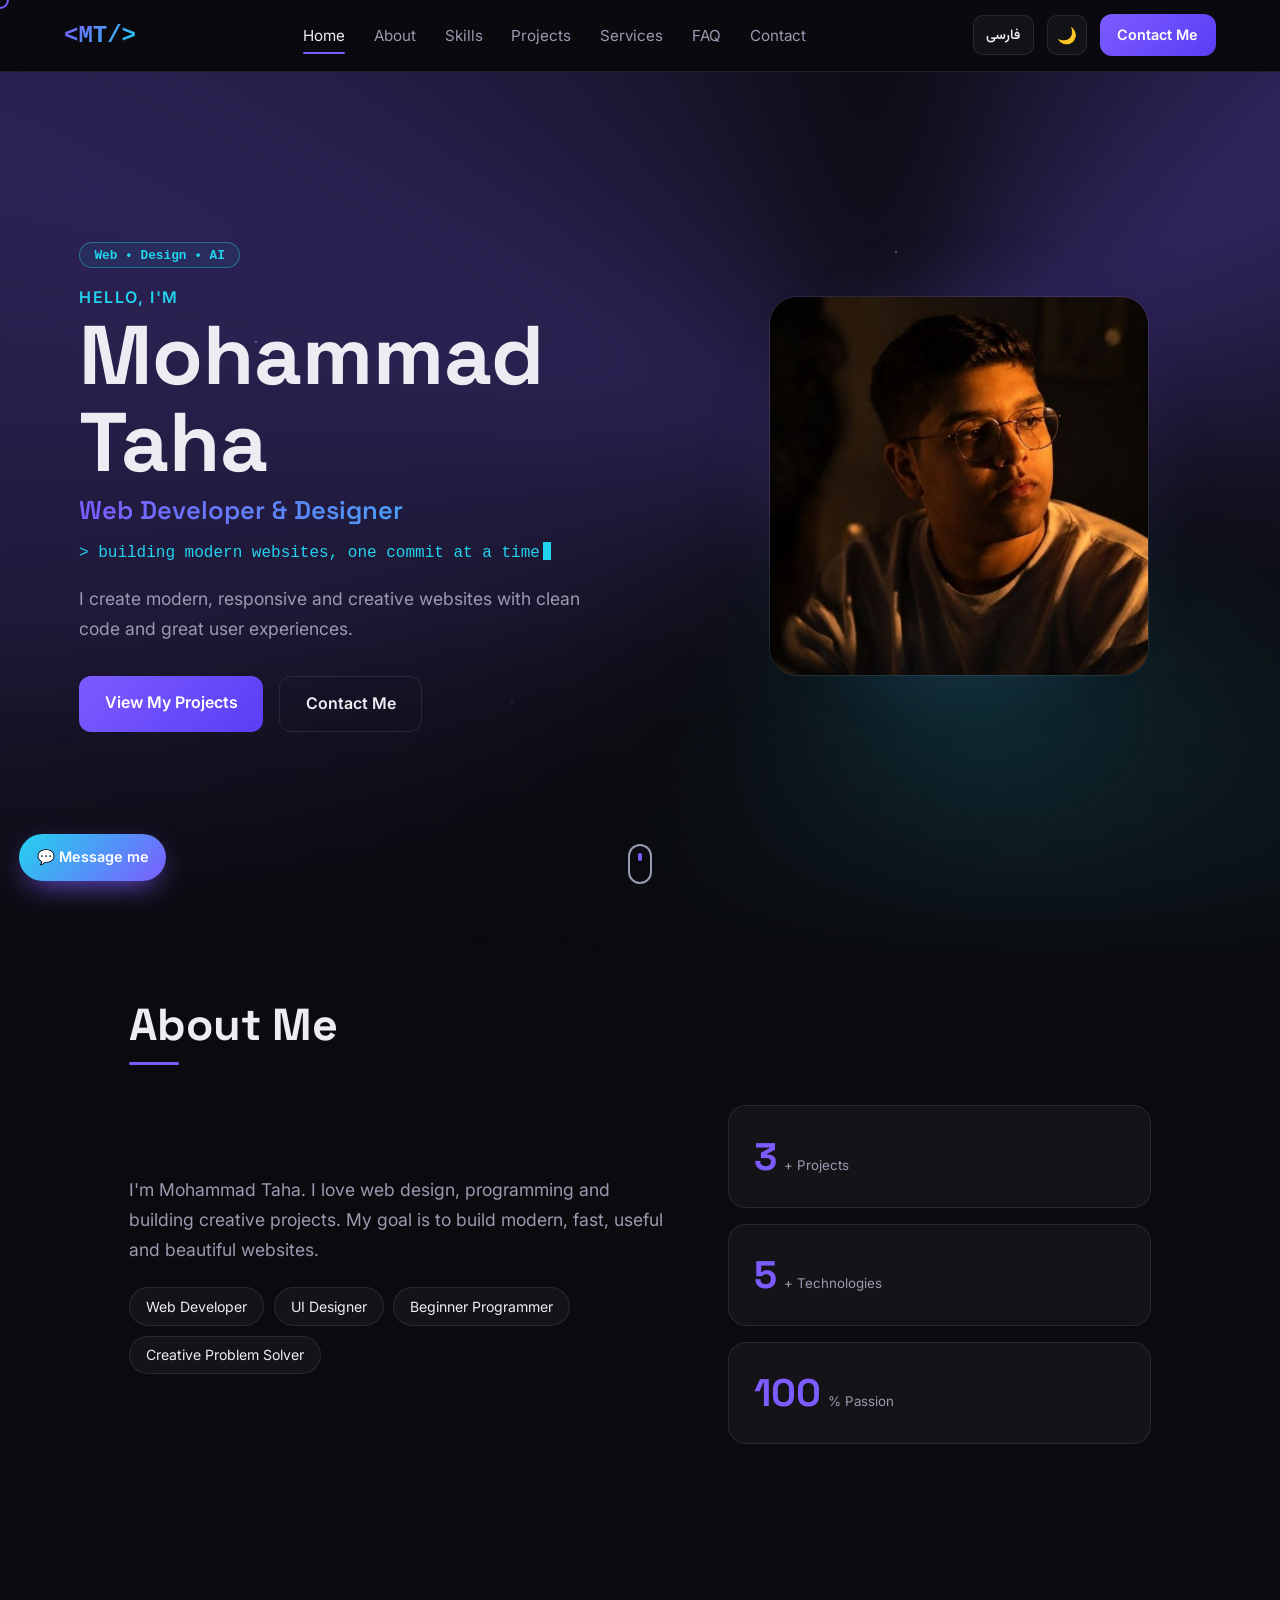
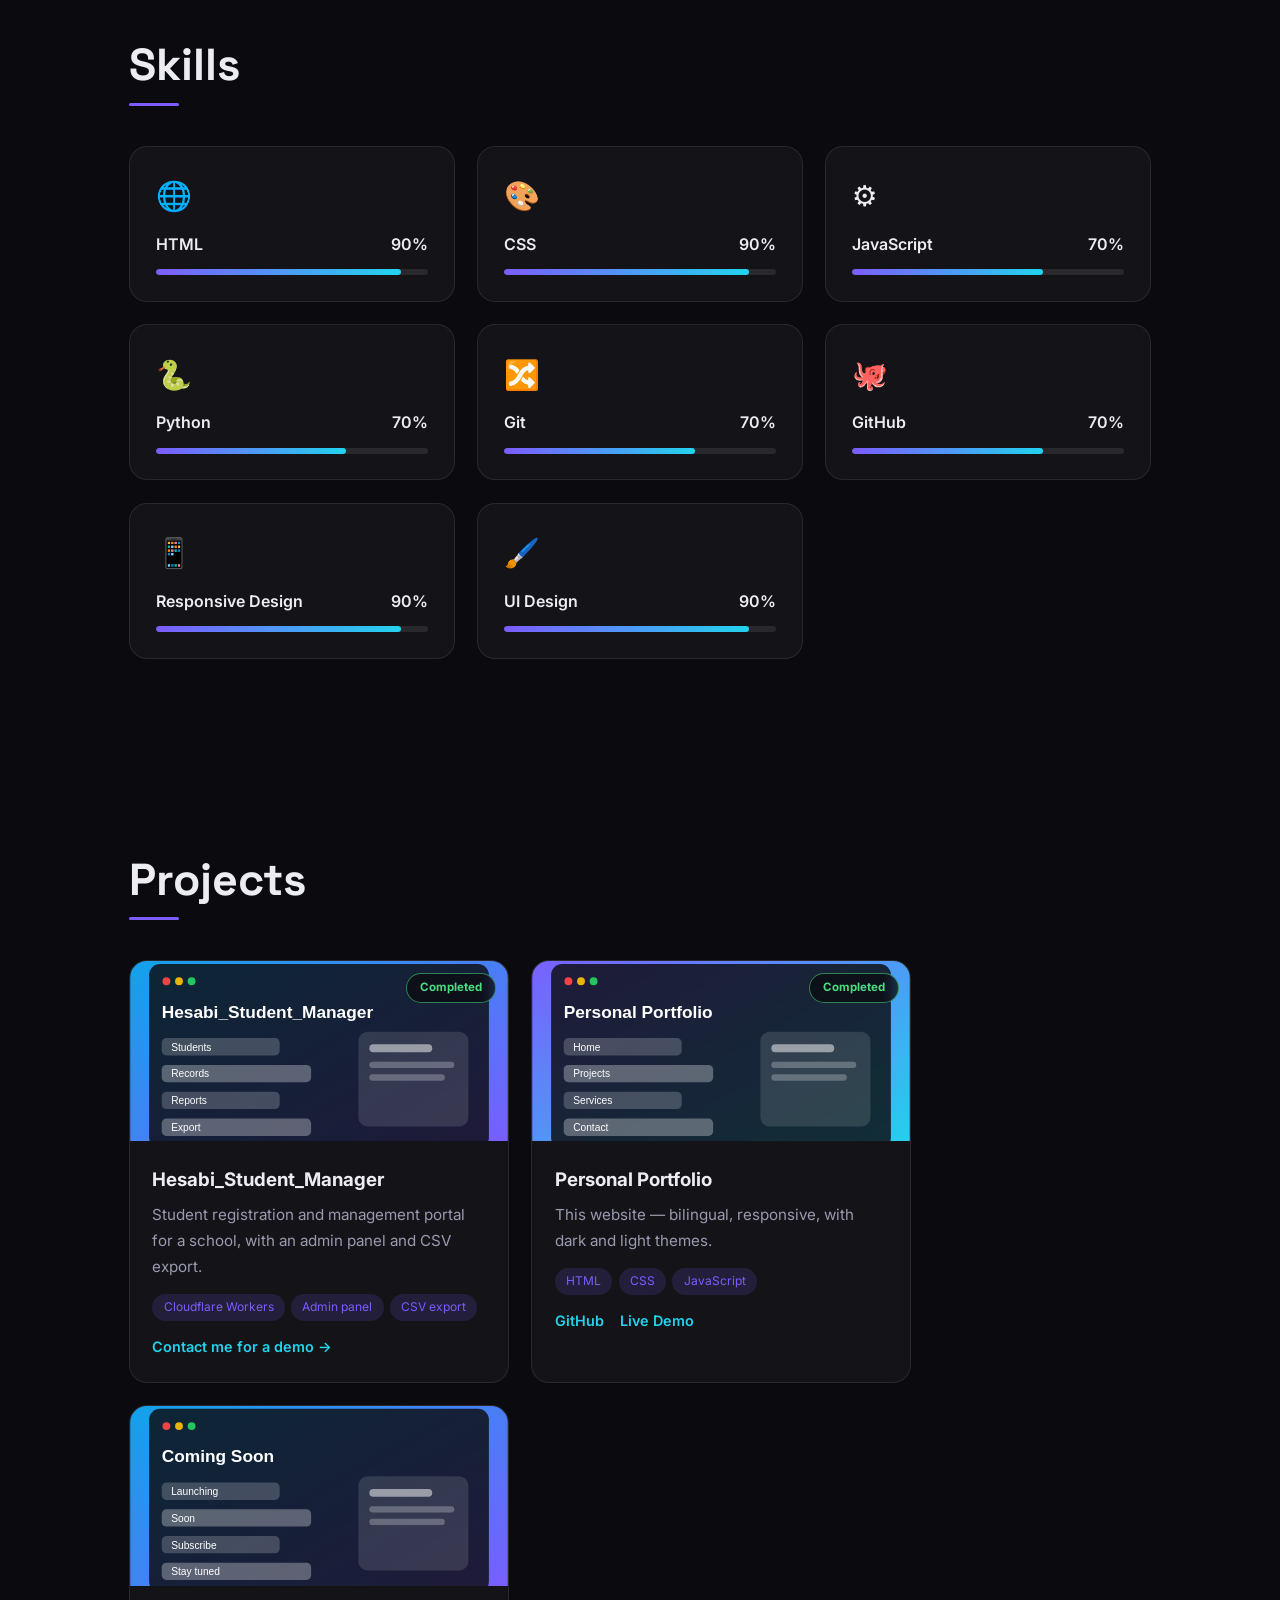
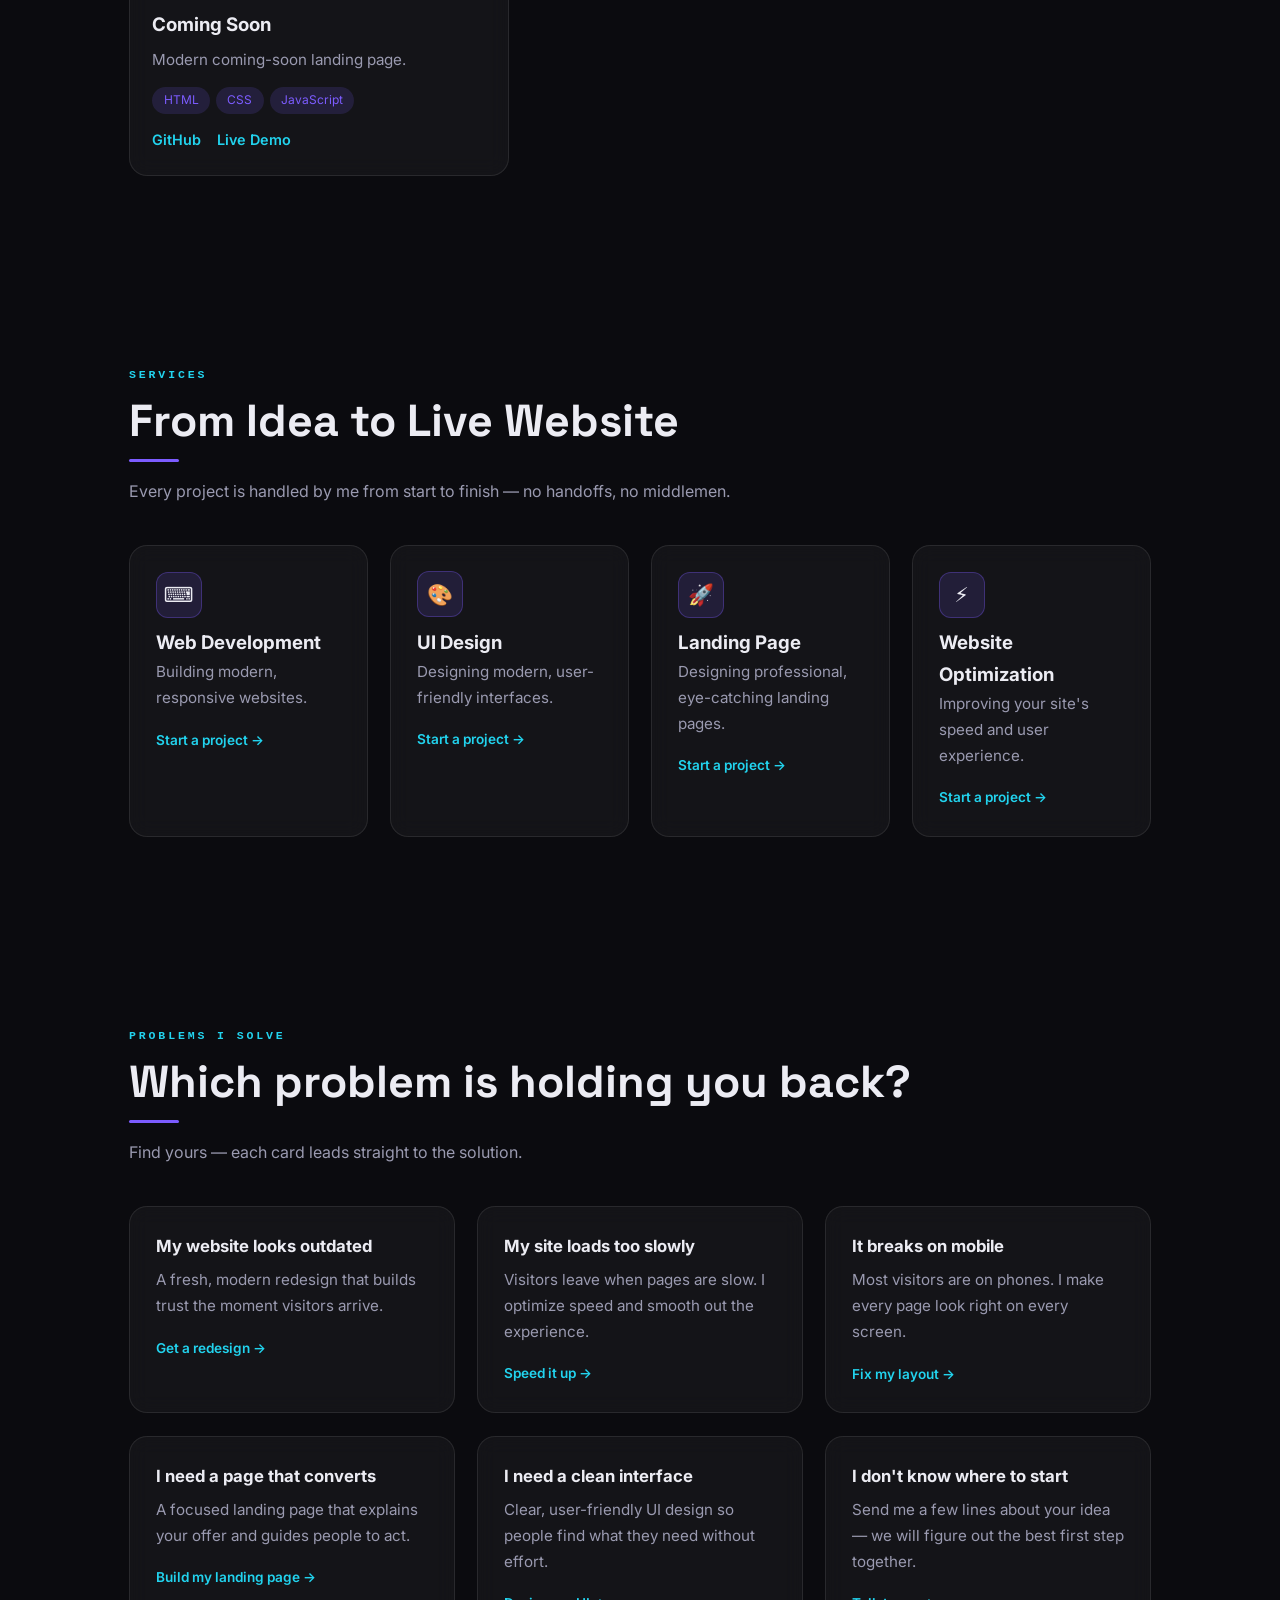
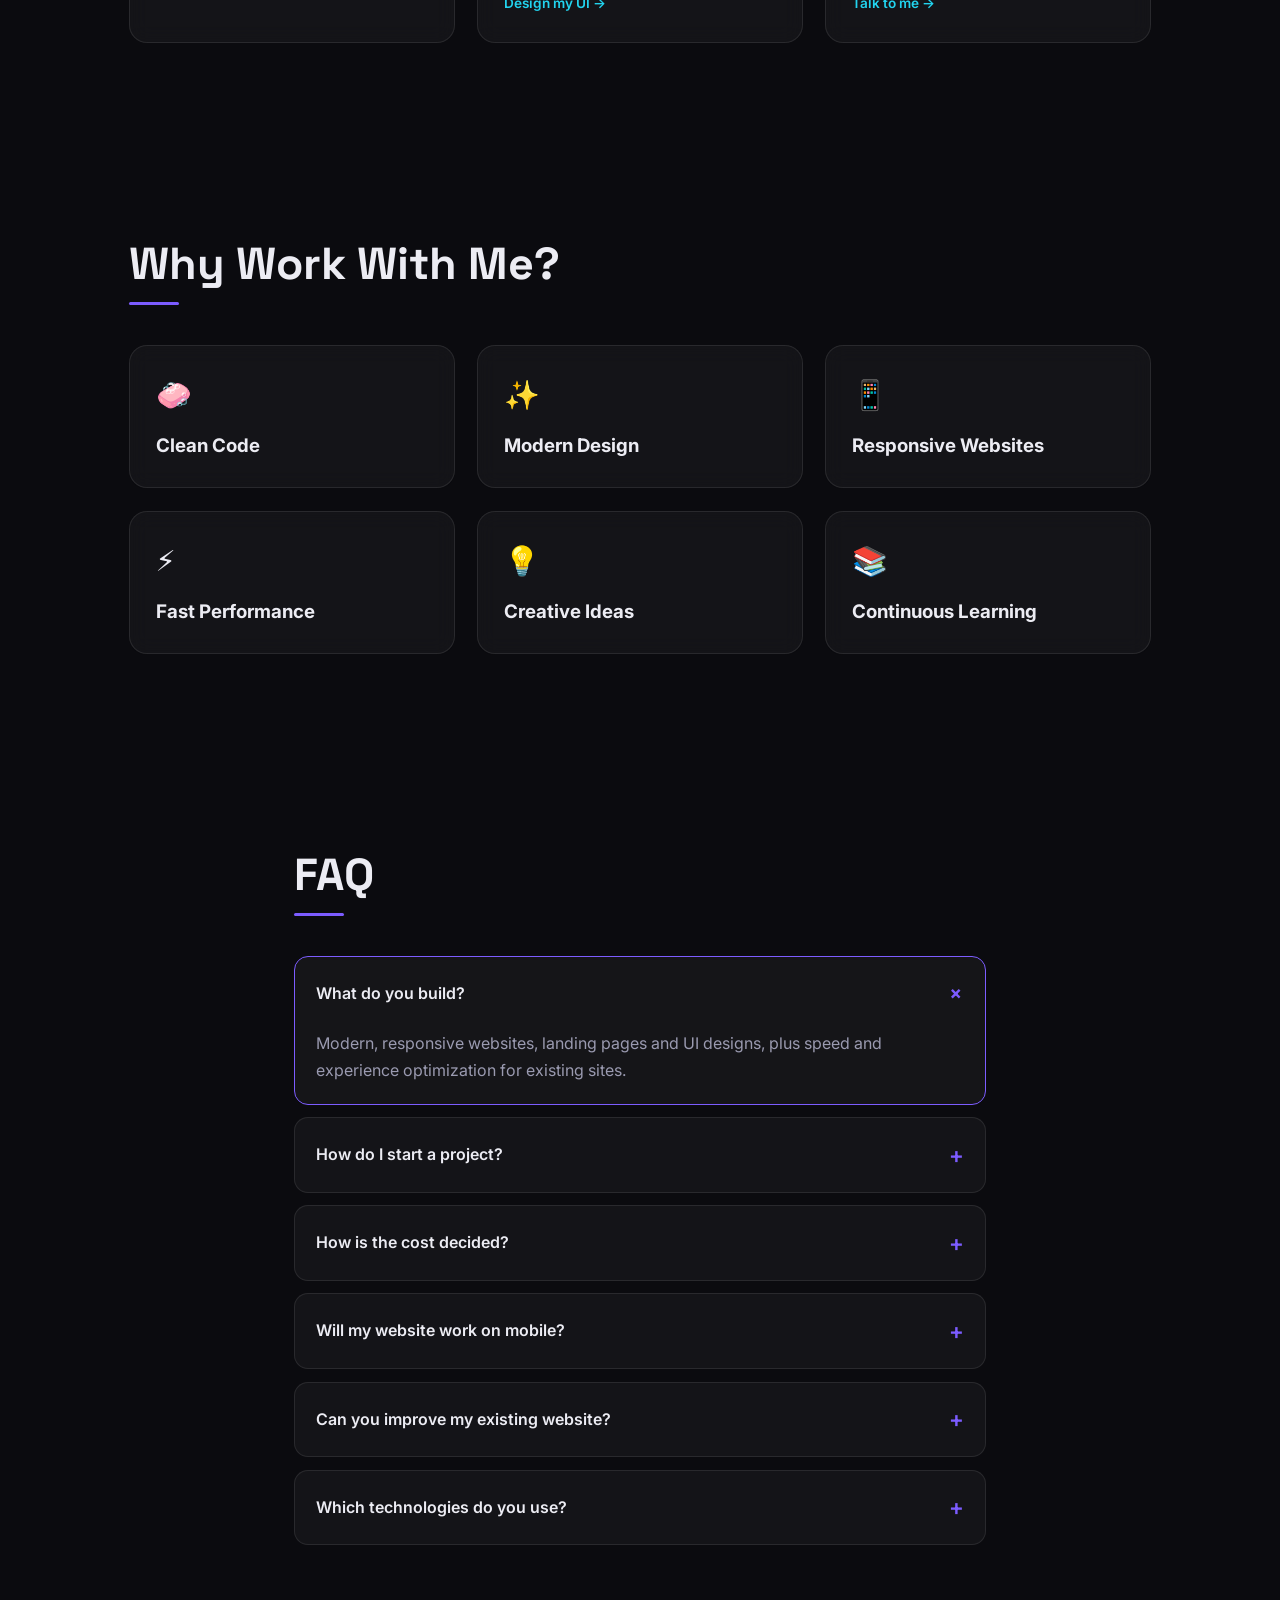
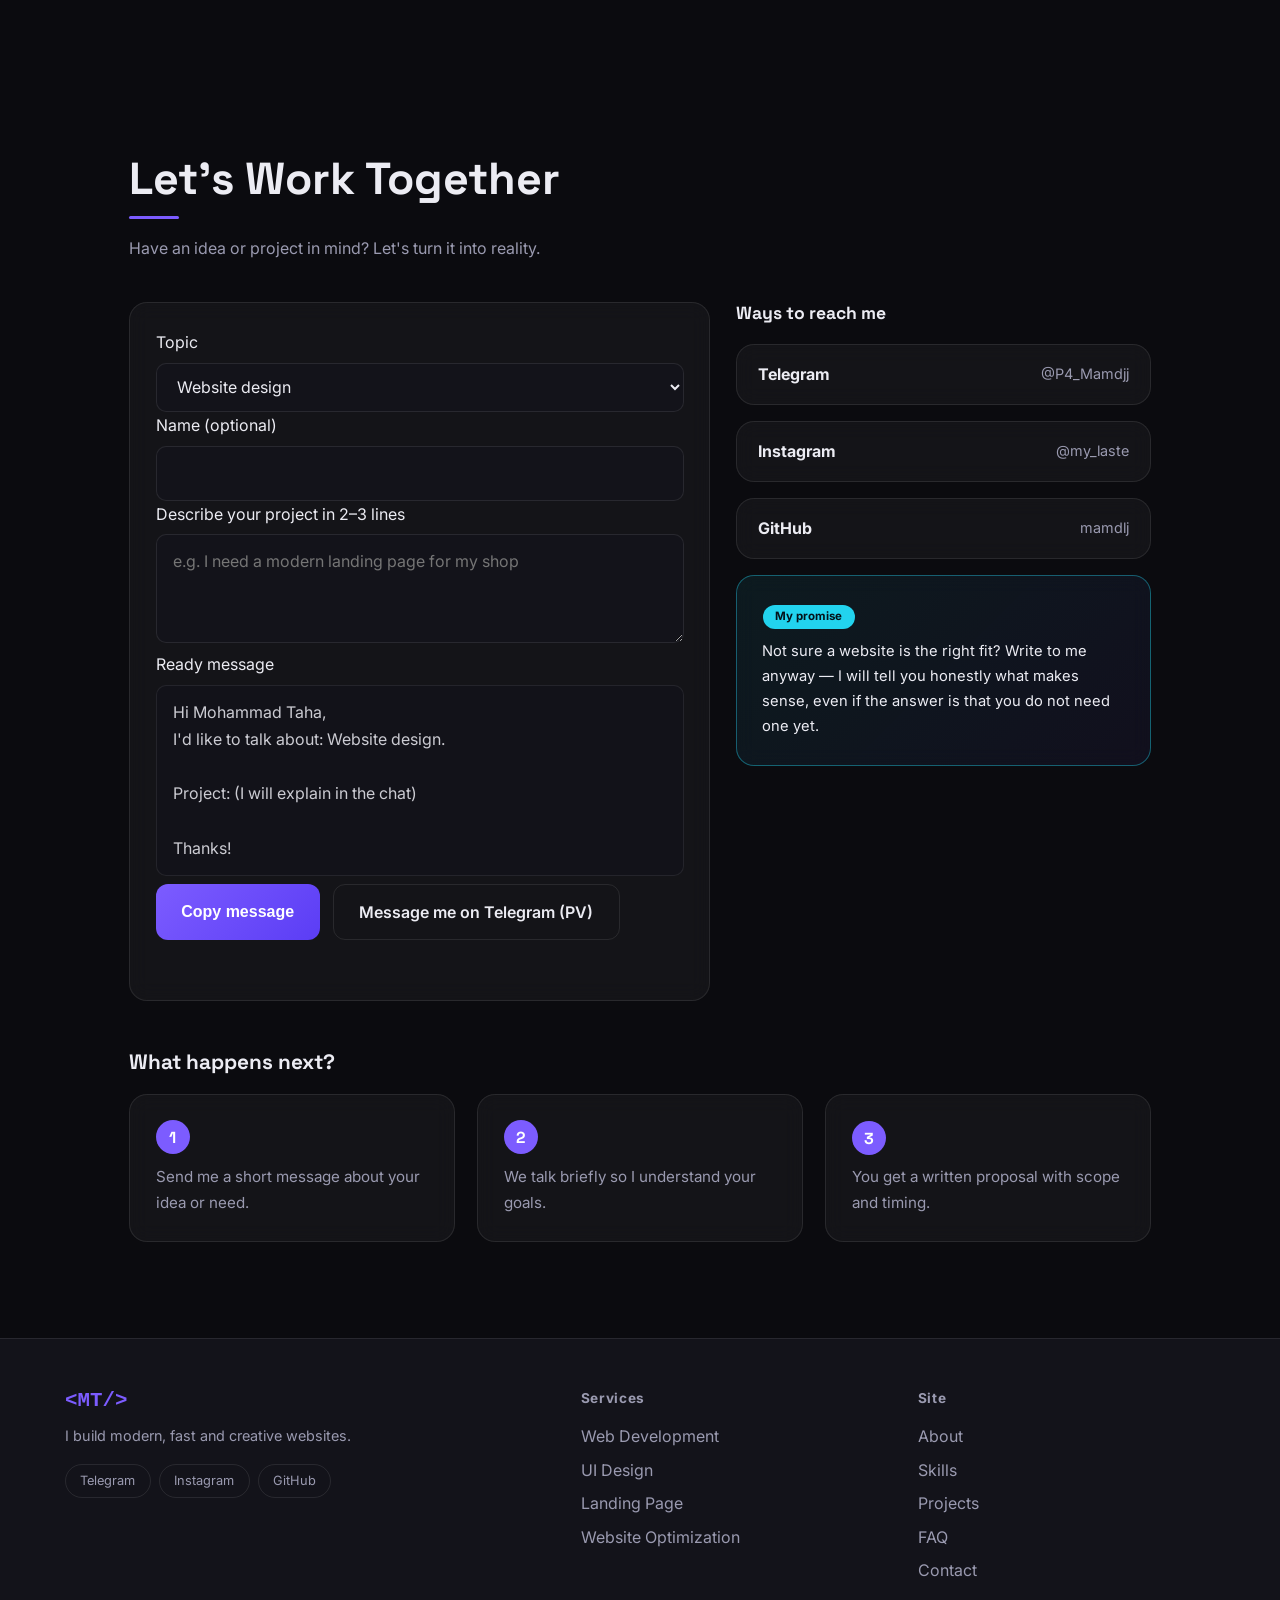
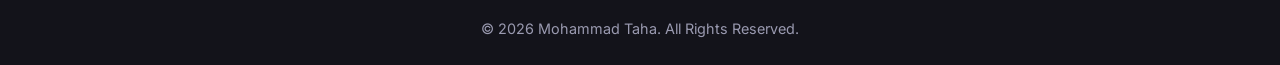
==== index.html @ d70a3066 "Personal Portfolio: Completed" ====
<!DOCTYPE html>
<html lang="en">
<head>
<meta charset="UTF-8">
<meta name="viewport" content="width=device-width, initial-scale=1">
<title>Mohammad Taha — Web Developer & Designer</title>
<meta name="description" content="Mohammad Taha — I build modern, fast and creative websites.">
<meta name="theme-color" content="#0b0b0f">
<meta property="og:type" content="website">
<meta property="og:title" content="Mohammad Taha — Web Developer & Designer">
<meta property="og:description" content="I build modern, fast and creative websites.">
<meta property="og:image" content="https://mamdlj.github.io/mohammad-site/assets/images/profile.jpg">
<link rel="icon" href="data:image/svg+xml,<svg xmlns='http://www.w3.org/2000/svg' viewBox='0 0 100 100'><rect width='100' height='100' rx='24' fill='%230b0b0f'/><text x='50' y='66' font-size='46' font-family='Arial' font-weight='700' text-anchor='middle' fill='%237c5cff'>MT</text></svg>">
<link rel="preconnect" href="https://fonts.googleapis.com">
<link href="https://fonts.googleapis.com/css2?family=Inter:wght@400;500;600;800&family=Space+Grotesk:wght@600;700&family=Vazirmatn:wght@400;500;700;800&display=swap" rel="stylesheet">
<link rel="stylesheet" href="style.css?v=21">
<link rel="canonical" href="https://mamdlj.github.io/mohammad-site/">
<meta name="robots" content="index, follow">
<meta property="og:url" content="https://mamdlj.github.io/mohammad-site/">
<meta name="twitter:card" content="summary">
<script type="application/ld+json">{"@context":"https://schema.org","@type":"Person","name":"Mohammad Taha","jobTitle":"Web Developer & Designer","url":"https://mamdlj.github.io/mohammad-site/","image":"https://mamdlj.github.io/mohammad-site/assets/images/profile.jpg","sameAs":["https://github.com/mamdlj","https://t.me/P4_Mamdjj","https://www.instagram.com/my_laste"]}</script>
<noscript><style>.reveal{opacity:1!important;transform:none!important}#lock{display:none!important}#loader{display:none!important}</style></noscript>
</head>
<body>
<a class="skip" href="#main">Skip to content</a>
<div id="lock" role="dialog" aria-modal="true" aria-label="Grand opening countdown">
  <svg width="0" height="0" style="position:absolute" aria-hidden="true"><defs><linearGradient id="lkgrad" x1="0" y1="0" x2="1" y2="1"><stop offset="0" stop-color="#7c5cff"/><stop offset="1" stop-color="#22d3ee"/></linearGradient></defs></svg>
  <div class="lk-bg" aria-hidden="true"><i></i><i></i><i></i></div>
  <div class="lk-card">
    <div class="lk-logo">&lt;MT/&gt;</div>
    <span class="lk-badge"><i></i>Grand Opening · افتتاحیه</span>
    <h1 class="lk-title" id="lk-title">Something great is coming</h1>
    <p class="lk-sub" id="lk-sub">The website opens automatically when the timer ends.<br><span dir="rtl">وب‌سایت با پایان تایمر به‌صورت خودکار باز می‌شود.</span></p>
    <div class="lk-rings"><div class="ring"><svg viewBox="0 0 100 100" aria-hidden="true"><circle class="bg" cx="50" cy="50" r="44"/><circle class="fg" id="r-h" cx="50" cy="50" r="44"/></svg><div class="num"><b id="lk-h">00</b><small>Hours<br>ساعت</small></div></div><div class="ring"><svg viewBox="0 0 100 100" aria-hidden="true"><circle class="bg" cx="50" cy="50" r="44"/><circle class="fg" id="r-m" cx="50" cy="50" r="44"/></svg><div class="num"><b id="lk-m">00</b><small>Minutes<br>دقیقه</small></div></div><div class="ring"><svg viewBox="0 0 100 100" aria-hidden="true"><circle class="bg" cx="50" cy="50" r="44"/><circle class="fg" id="r-s" cx="50" cy="50" r="44"/></svg><div class="num"><b id="lk-s">00</b><small>Seconds<br>ثانیه</small></div></div></div>
    <div class="lk-bar" aria-hidden="true"><span id="lk-bar"></span></div>
    <p class="lk-date" id="lk-date"></p>
  </div>
  <canvas id="lk-fx" aria-hidden="true"></canvas>
</div>
<div id="loader"><span>MT</span></div>
<div id="progress"></div>
<div class="cursor" aria-hidden="true"></div>

<header class="nav" id="nav">
  <a href="#home" class="logo">&lt;MT/&gt;</a>
  <nav id="menu" aria-label="Main">
    <a href="#home">Home</a><a href="#about">About</a><a href="#skills">Skills</a>
    <a href="#projects">Projects</a><a href="#services">Services</a><a href="#faq">FAQ</a><a href="#contact">Contact</a>
  </nav>
  <div class="nav-right">
    <button id="lang" aria-label="Language">فارسی</button>
    <button id="theme" aria-label="Toggle theme">🌙</button>
    <a href="#contact" class="btn btn-sm">Contact Me</a>
    <button id="burger" aria-label="Menu" aria-controls="menu" aria-expanded="false"><span></span><span></span></button>
  </div>
</header>

<main id="main">
<div class="hero-bg" aria-hidden="true"></div>
<section id="home" class="hero">
  <div class="hero-text">
    <span class="badge reveal">Web • Design • AI</span>
    <p class="eyebrow reveal">Hello, I'm</p>
    <h1 class="reveal">Mohammad Taha</h1>
    <h2 class="reveal">Web Developer &amp; Designer</h2>
    <p class="term reveal">&gt; <span id="typed"></span><i class="caret"></i></p>
    <p class="lead reveal">I create modern, responsive and creative websites with clean code and great user experiences.</p>
    <div class="cta reveal">
      <a href="#projects" class="btn">View My Projects</a>
      <a href="#contact" class="btn btn-ghost">Contact Me</a>
    </div>
  </div>
  <div class="hero-img reveal">
    <div class="glow"></div>
    <img src="assets/images/profile.jpg" alt="Mohammad Taha" width="380" height="380" decoding="async" fetchpriority="high" onerror="this.src='data:image/svg+xml,%3Csvg xmlns=%27http://www.w3.org/2000/svg%27 viewBox=%270 0 400 400%27%3E%3Crect width=%27400%27 height=%27400%27 fill=%27%2316161d%27/%3E%3Ctext x=%27200%27 y=%27240%27 font-size=%27140%27 font-family=%27Arial%27 font-weight=%27700%27 text-anchor=%27middle%27 fill=%27%237c5cff%27%3EMT%3C/text%3E%3C/svg%3E';this.onerror=null">
  </div>
  <a href="#about" class="scroll" aria-label="Scroll down"><i></i></a>
</section>

<section id="about" class="wrap">
  <h2 class="title reveal">About Me</h2>
  <div class="about">
    <div class="reveal">
      <p>I'm Mohammad Taha. I love web design, programming and building creative projects. My goal is to build modern, fast, useful and beautiful websites.</p>
      <div class="chips"><span>Web Developer</span><span>UI Designer</span><span>Beginner Programmer</span><span>Creative Problem Solver</span></div>
    </div>
    <div class="stats reveal">
      <div class="card"><b data-count="3">0</b><small>+ Projects</small></div>
      <div class="card"><b data-count="5">0</b><small>+ Technologies</small></div>
      <div class="card"><b data-count="100">0</b><small>% Passion</small></div>
    </div>
  </div>
</section>

<section id="skills" class="wrap">
  <h2 class="title reveal">Skills</h2>
  <div class="grid skills" id="skillGrid"></div>
</section>

<section id="projects" class="wrap">
  <h2 class="title reveal">Projects</h2>
  <div class="grid projects" id="projectGrid"></div>
</section>

<section id="services" class="wrap">
  <span class="tag reveal">SERVICES</span>
  <h2 class="title reveal">From Idea to Live Website</h2>
  <p class="sub reveal">Every project is handled by me from start to finish — no handoffs, no middlemen.</p>
  <div class="grid four">
    <div class="card reveal"><i>⌨️</i><h3>Web Development</h3><p>Building modern, responsive websites.</p><a class="more" href="#contact" data-topic="0">Start a project →</a></div>
    <div class="card reveal"><i>🎨</i><h3>UI Design</h3><p>Designing modern, user-friendly interfaces.</p><a class="more" href="#contact" data-topic="2">Start a project →</a></div>
    <div class="card reveal"><i>🚀</i><h3>Landing Page</h3><p>Designing professional, eye-catching landing pages.</p><a class="more" href="#contact" data-topic="1">Start a project →</a></div>
    <div class="card reveal"><i>⚡</i><h3>Website Optimization</h3><p>Improving your site's speed and user experience.</p><a class="more" href="#contact" data-topic="3">Start a project →</a></div>
  </div>
</section>

<section id="problems" class="wrap prob">
  <span class="tag reveal">PROBLEMS I SOLVE</span>
  <h2 class="title reveal">Which problem is holding you back?</h2>
  <p class="sub reveal">Find yours — each card leads straight to the solution.</p>
  <div class="grid three">
    <div class="card reveal"><h3>My website looks outdated</h3><p>A fresh, modern redesign that builds trust the moment visitors arrive.</p><a class="more" href="#contact" data-topic="0">Get a redesign →</a></div>
    <div class="card reveal"><h3>My site loads too slowly</h3><p>Visitors leave when pages are slow. I optimize speed and smooth out the experience.</p><a class="more" href="#contact" data-topic="3">Speed it up →</a></div>
    <div class="card reveal"><h3>It breaks on mobile</h3><p>Most visitors are on phones. I make every page look right on every screen.</p><a class="more" href="#contact" data-topic="0">Fix my layout →</a></div>
    <div class="card reveal"><h3>I need a page that converts</h3><p>A focused landing page that explains your offer and guides people to act.</p><a class="more" href="#contact" data-topic="1">Build my landing page →</a></div>
    <div class="card reveal"><h3>I need a clean interface</h3><p>Clear, user-friendly UI design so people find what they need without effort.</p><a class="more" href="#contact" data-topic="2">Design my UI →</a></div>
    <div class="card reveal"><h3>I don't know where to start</h3><p>Send me a few lines about your idea — we will figure out the best first step together.</p><a class="more" href="#contact" data-topic="4">Talk to me →</a></div>
  </div>
</section>

<section id="why" class="wrap">
  <h2 class="title reveal">Why Work With Me?</h2>
  <div class="grid three">
    <div class="card reveal"><i>🧼</i><h3>Clean Code</h3></div>
    <div class="card reveal"><i>✨</i><h3>Modern Design</h3></div>
    <div class="card reveal"><i>📱</i><h3>Responsive Websites</h3></div>
    <div class="card reveal"><i>⚡</i><h3>Fast Performance</h3></div>
    <div class="card reveal"><i>💡</i><h3>Creative Ideas</h3></div>
    <div class="card reveal"><i>📚</i><h3>Continuous Learning</h3></div>
  </div>
</section>

<section id="faq" class="wrap narrow">
  <h2 class="title reveal">FAQ</h2>
  <div class="faq reveal">
    <details open><summary>What do you build?</summary><p>Modern, responsive websites, landing pages and UI designs, plus speed and experience optimization for existing sites.</p></details>
    <details><summary>How do I start a project?</summary><p>Use the message builder below: pick a topic, describe your idea in a few lines and send it to me on Telegram.</p></details>
    <details><summary>How is the cost decided?</summary><p>It depends on the pages, features and design you need. Send me your idea and I'll reply with a clear quote.</p></details>
    <details><summary>Will my website work on mobile?</summary><p>Yes. Every site I build is responsive and tested on phones, tablets and desktops.</p></details>
    <details><summary>Can you improve my existing website?</summary><p>Yes. I can redesign it or optimize its speed and user experience without starting from zero.</p></details>
    <details><summary>Which technologies do you use?</summary><p>HTML, CSS, JavaScript and Python, with Git and GitHub for version control.</p></details>
  </div>
</section>

<section id="contact" class="wrap">
  <h2 class="title reveal">Let's Work Together</h2>
  <p class="sub reveal">Have an idea or project in mind? Let's turn it into reality.</p>
  <div class="contact">
    <div class="card gen reveal">
      <label>Topic
        <select id="topic">
          <option>Website design</option><option>Landing page</option><option>UI design</option>
          <option>Website optimization</option><option>Something else</option>
        </select></label>
      <label>Name (optional)<input id="gname" autocomplete="name"></label>
      <label>Describe your project in 2–3 lines<textarea id="gdesc" rows="3" placeholder="e.g. I need a modern landing page for my shop"></textarea></label>
      <label>Ready message<textarea id="gmsg" rows="6" readonly></textarea></label>
      <div class="row"><button class="btn" id="copy" type="button">Copy message</button><a class="btn btn-ghost" id="tg" href="https://t.me/P4_Mamdjj" target="_blank" rel="noopener">Message me on Telegram (PV)</a></div>
      <p id="status" role="status"></p>
    </div>
    <div class="social reveal">
      <h3>Ways to reach me</h3>
      <a class="card rowl" href="https://t.me/P4_Mamdjj" target="_blank" rel="noopener"><b>Telegram</b><span>@P4_Mamdjj</span></a>
      <a class="card rowl" href="https://www.instagram.com/my_laste" target="_blank" rel="noopener"><b>Instagram</b><span>@my_laste</span></a>
      <a class="card rowl" href="https://github.com/mamdlj" target="_blank" rel="noopener"><b>GitHub</b><span>mamdlj</span></a>
      <div class="card note"><span class="pill">My promise</span><p>Not sure a website is the right fit? Write to me anyway — I will tell you honestly what makes sense, even if the answer is that you do not need one yet.</p></div>
    </div>
  </div>
  <h3 class="sub2 reveal">What happens next?</h3>
  <div class="grid three steps">
    <div class="card reveal"><i>1</i><p>Send me a short message about your idea or need.</p></div>
    <div class="card reveal"><i>2</i><p>We talk briefly so I understand your goals.</p></div>
    <div class="card reveal"><i>3</i><p>You get a written proposal with scope and timing.</p></div>
  </div>
</section>
</main>
<noscript><p style="text-align:center;padding:2rem">Projects: <a href="https://github.com/mamdlj/Coming-soon-">Coming Soon</a> · <a href="https://github.com/mamdlj/mohammad-site">Portfolio</a> · <a href="https://t.me/P4_Mamdjj">Telegram</a></p></noscript>

<footer>
  <div class="foot">
    <div class="f-brand"><b>&lt;MT/&gt;</b><p>I build modern, fast and creative websites.</p>
      <div class="f-chips"><a href="https://t.me/P4_Mamdjj" target="_blank" rel="noopener">Telegram</a><a href="https://www.instagram.com/my_laste" target="_blank" rel="noopener">Instagram</a><a href="https://github.com/mamdlj" target="_blank" rel="noopener">GitHub</a></div></div>
    <nav><h4>Services</h4><a href="#services">Web Development</a><a href="#services">UI Design</a><a href="#services">Landing Page</a><a href="#services">Website Optimization</a></nav>
    <nav><h4>Site</h4><a href="#about">About</a><a href="#skills">Skills</a><a href="#projects">Projects</a><a href="#faq">FAQ</a><a href="#contact">Contact</a></nav>
  </div>
  <p class="copy">© 2026 Mohammad Taha. All Rights Reserved.</p>
</footer>
<a class="chat" href="https://t.me/P4_Mamdjj" target="_blank" rel="noopener">💬 Message me</a>
<button id="top" aria-label="Back to top">↑</button>
<script src="script.js?v=21" defer></script>
</body>
</html>
---- style.css ----
:root{--bg:#0b0b0f;--bg2:#13131a;--card:rgba(255,255,255,.04);--line:rgba(255,255,255,.09);--text:#ececf3;--muted:#9a9ab0;--acc:#7c5cff;--acc2:#22d3ee}
[data-theme=light]{--bg:#f6f6fa;--bg2:#fff;--card:rgba(0,0,0,.035);--line:rgba(0,0,0,.1);--text:#15151c;--muted:#5d5d73}
*{box-sizing:border-box;margin:0;padding:0}
html{scroll-behavior:smooth}
body{font-family:Inter,system-ui,sans-serif;background:var(--bg);color:var(--text);line-height:1.7;overflow-x:hidden;transition:background .3s,color .3s}
a{color:inherit;text-decoration:none}
img{max-width:100%;display:block}
#loader{position:fixed;inset:0;background:var(--bg);display:grid;place-items:center;z-index:999;transition:opacity .5s,visibility .5s}
#loader span{font:700 3rem 'Space Grotesk';color:var(--acc);animation:pulse 1s infinite}
#loader.done{opacity:0;visibility:hidden}
@keyframes pulse{50%{transform:scale(1.15);opacity:.6}}
#progress{position:fixed;top:0;left:0;height:3px;width:0;background:linear-gradient(90deg,var(--acc),var(--acc2));z-index:200}
.cursor{position:fixed;width:18px;height:18px;border:2px solid var(--acc);border-radius:50%;pointer-events:none;z-index:300;transform:translate(-50%,-50%);transition:width .2s,height .2s,background .2s;display:none}
.cursor.big{width:44px;height:44px;background:rgba(124,92,255,.15)}
@media(hover:hover) and (pointer:fine){.cursor{display:block}}
.nav{position:sticky;top:0;z-index:100;display:flex;align-items:center;justify-content:space-between;padding:.9rem 5%;background:color-mix(in srgb,var(--bg) 70%,transparent);backdrop-filter:blur(14px);border-bottom:1px solid var(--line)}
.logo{font:700 1.5rem 'Space Grotesk';background:linear-gradient(135deg,var(--acc),var(--acc2));-webkit-background-clip:text;color:transparent}
#menu{display:flex;gap:1.8rem}
#menu a{color:var(--muted);font-size:.95rem;position:relative;transition:color .2s}
#menu a:hover,#menu a.active{color:var(--text)}
#menu a.active::after{content:"";position:absolute;left:0;right:0;bottom:-6px;height:2px;background:var(--acc);border-radius:2px}
.nav-right{display:flex;gap:.8rem;align-items:center}
#theme,#burger{background:var(--card);border:1px solid var(--line);color:var(--text);border-radius:10px;width:40px;height:40px;cursor:pointer;font-size:1rem}
#burger{display:none;flex-direction:column;justify-content:center;align-items:center;gap:5px}
#burger span{width:18px;height:2px;background:var(--text)}
.btn{display:inline-block;padding:.85rem 1.6rem;border-radius:12px;background:linear-gradient(135deg,var(--acc),#5b3df5);color:#fff;font-weight:600;border:0;cursor:pointer;font-size:1rem;transition:transform .2s,box-shadow .2s}
.btn:hover{transform:translateY(-3px);box-shadow:0 10px 30px -8px var(--acc)}
.btn-sm{padding:.55rem 1.1rem;font-size:.9rem}
.btn-ghost{background:transparent;border:1px solid var(--line);color:var(--text)}
.hero{min-height:92vh;display:grid;grid-template-columns:1.1fr .9fr;align-items:center;gap:3rem;padding:4rem 5%;position:relative;max-width:1250px;margin:auto}
.eyebrow{color:var(--acc2);font-weight:600;letter-spacing:.1em;text-transform:uppercase}
h1{font:700 clamp(2.8rem,7vw,5.2rem)/1.05 'Space Grotesk'}
.hero h2{font:600 1.6rem 'Space Grotesk';background:linear-gradient(90deg,var(--acc),var(--acc2),var(--acc));background-size:200%;-webkit-background-clip:text;color:transparent;animation:grad 5s linear infinite;margin:.5rem 0 1rem}
@keyframes grad{to{background-position:200%}}
.lead{color:var(--muted);max-width:520px;font-size:1.1rem}
.cta{display:flex;gap:1rem;margin-top:2rem;flex-wrap:wrap}
.hero-img{position:relative;justify-self:center;width:min(380px,80%);animation:float 6s ease-in-out infinite}
.hero-img img{border-radius:28px;border:1px solid var(--line);position:relative;aspect-ratio:1;object-fit:cover;width:100%}
.glow{position:absolute;inset:-10%;background:radial-gradient(circle,rgba(124,92,255,.35),transparent 65%);filter:blur(40px)}
@keyframes float{50%{transform:translateY(-14px)}}
.scroll{position:absolute;bottom:1rem;left:50%;width:24px;height:40px;border:2px solid var(--muted);border-radius:14px;transform:translateX(-50%)}
.scroll i{position:absolute;left:50%;top:7px;width:4px;height:8px;margin-left:-2px;background:var(--acc);border-radius:2px;animation:wheel 1.6s infinite}
@keyframes wheel{to{transform:translateY(14px);opacity:0}}
.wrap{max-width:1150px;margin:auto;padding:6rem 5%}
.title{font:700 clamp(1.9rem,4vw,2.8rem) 'Space Grotesk';margin-bottom:2.5rem}
.title::after{content:"";display:block;width:50px;height:3px;background:var(--acc);margin-top:.6rem;border-radius:2px}
.sub{color:var(--muted);margin:-1.5rem 0 2.5rem}
.card{background:var(--card);border:1px solid var(--line);border-radius:18px;padding:1.6rem;backdrop-filter:blur(10px);transition:transform .3s,border-color .3s}
.card:hover{transform:translateY(-6px);border-color:var(--acc)}
.about{display:grid;grid-template-columns:1.3fr 1fr;gap:3rem;align-items:center}
.about p{color:var(--muted);font-size:1.1rem;direction:rtl;text-align:right}
.chips{display:flex;flex-wrap:wrap;gap:.6rem;margin-top:1.4rem}
.chips span{padding:.4rem 1rem;border:1px solid var(--line);border-radius:99px;font-size:.88rem;background:var(--card)}
.stats{display:grid;gap:1rem}
.stats .card{display:flex;align-items:baseline;gap:.4rem}
.stats b{font:700 2.4rem 'Space Grotesk';color:var(--acc)}
.stats small{color:var(--muted)}
.grid{display:grid;gap:1.4rem}
.skills{grid-template-columns:repeat(auto-fit,minmax(240px,1fr))}
.four{grid-template-columns:repeat(auto-fit,minmax(230px,1fr))}
.three{grid-template-columns:repeat(auto-fit,minmax(260px,1fr))}
.card i{font-style:normal;font-size:1.8rem;display:block;margin-bottom:.6rem}
.card p{color:var(--muted);font-size:.95rem}
.skill .row{display:flex;justify-content:space-between;font-weight:600;margin-bottom:.7rem}
.bar{height:6px;background:var(--line);border-radius:6px;overflow:hidden}
.bar span{display:block;height:100%;width:0;background:linear-gradient(90deg,var(--acc),var(--acc2));border-radius:6px;transition:width 1.4s cubic-bezier(.2,.8,.2,1)}
.projects{grid-template-columns:repeat(auto-fit,minmax(300px,380px))}
.proj{padding:0;overflow:hidden}
.thumb{height:180px;overflow:hidden;position:relative}
.thumb div{height:100%;display:grid;place-items:center;font-size:3.4rem;transition:transform .6s}
.proj:hover .thumb div{transform:scale(1.12)}
.proj .body{padding:1.4rem}
.proj h3{margin-bottom:.4rem}
.tags{display:flex;flex-wrap:wrap;gap:.4rem;margin:.9rem 0}
.tags span{font-size:.75rem;padding:.2rem .7rem;border-radius:99px;background:rgba(124,92,255,.15);color:var(--acc)}
.links{display:flex;gap:1rem;font-weight:600;font-size:.9rem}
.links a{color:var(--acc2)}
.links a:hover{text-decoration:underline}
.contact{display:grid;grid-template-columns:1.4fr 1fr;gap:1.6rem}
form label{display:block;font-size:.9rem;color:var(--muted);margin-bottom:1rem}
input,textarea{width:100%;margin-top:.4rem;padding:.8rem 1rem;background:var(--bg2);border:1px solid var(--line);border-radius:10px;color:var(--text);font:inherit;outline:0;transition:border .2s}
input:focus,textarea:focus{border-color:var(--acc)}
input.bad,textarea.bad{border-color:#ef4444}
#status{min-height:1.5rem;font-size:.9rem;margin-bottom:.6rem;color:var(--acc2)}
.social{display:grid;gap:1rem;align-content:start}
footer{border-top:1px solid var(--line);padding:3rem 5% 1.5rem;background:var(--bg2)}
.foot{max-width:1150px;margin:auto;display:flex;justify-content:space-between;flex-wrap:wrap;gap:2rem}
.foot p,.copy{color:var(--muted);font-size:.9rem}
.foot nav{display:flex;flex-direction:column;gap:.4rem;color:var(--muted)}
.foot nav a:hover{color:var(--acc)}
.copy{text-align:center;margin-top:2rem}
#top{position:fixed;right:1.4rem;bottom:1.4rem;width:46px;height:46px;border-radius:50%;border:1px solid var(--line);background:var(--acc);color:#fff;cursor:pointer;opacity:0;pointer-events:none;transition:.3s;z-index:90}
#top.show{opacity:1;pointer-events:auto}
.reveal{opacity:0;transform:translateY(30px);transition:opacity .8s,transform .8s}
.reveal.in{opacity:1;transform:none}
@media(max-width:860px){
 #menu{position:fixed;top:64px;left:0;right:0;flex-direction:column;gap:0;background:var(--bg2);border-bottom:1px solid var(--line);max-height:0;overflow:hidden;transition:max-height .4s}
 #menu.open{max-height:360px}
 #menu a{padding:1rem 5%}
 #burger{display:flex}.nav-right .btn{display:none}
 .hero,.about,.contact{grid-template-columns:1fr}
 .hero{text-align:center}.hero-text .lead{margin:auto}.cta{justify-content:center}.hero-img{order:-1;width:60%}
}
@media(min-width:1600px){html{font-size:18px}}
@media(prefers-reduced-motion:reduce){*{animation:none!important;transition:none!important}}

.thumb img{width:100%;height:100%;object-fit:cover;transition:transform .6s}.proj:hover .thumb img{transform:scale(1.12)}

main{position:relative}
.hero-bg{position:absolute;top:0;left:0;right:0;height:100vh;z-index:-1;overflow:hidden;pointer-events:none;mask-image:linear-gradient(#000 60%,transparent)}
.hero-bg::before{content:"";position:absolute;inset:-30%;background:conic-gradient(from 0deg at 62% 45%,transparent,rgba(124,92,255,.35),transparent 30%,rgba(34,211,238,.25),transparent 60%,rgba(124,92,255,.3),transparent);filter:blur(60px);animation:spin 40s linear infinite}
.hero-bg::after{content:"";position:absolute;inset:0;background-image:radial-gradient(1.5px 1.5px at 20% 30%,#fff,transparent),radial-gradient(1.5px 1.5px at 70% 20%,#fff,transparent),radial-gradient(1px 1px at 40% 70%,#fff,transparent),radial-gradient(1px 1px at 85% 60%,#fff,transparent),radial-gradient(1px 1px at 10% 80%,#fff,transparent);opacity:.5}
[data-theme=light] .hero-bg{opacity:.35}
@keyframes spin{to{transform:rotate(360deg)}}
.badge{display:inline-block;margin-bottom:1rem;padding:.3rem .9rem;border:1px solid rgba(34,211,238,.4);border-radius:99px;font:600 .8rem 'Courier New',monospace;color:var(--acc2);background:rgba(34,211,238,.07)}
.term{font:500 1rem 'Courier New',monospace;color:var(--acc2);margin-bottom:1rem;min-height:1.6em}
.caret{display:inline-block;width:8px;height:1.1em;background:var(--acc2);margin-left:3px;vertical-align:-3px;animation:blink 1s steps(1) infinite}
@keyframes blink{50%{opacity:0}}
.logo{font-family:'Courier New',monospace;font-weight:700}
.narrow{max-width:820px}
.faq details{background:var(--card);border:1px solid var(--line);border-radius:14px;margin-bottom:.8rem;transition:border-color .3s}
.faq details[open]{border-color:var(--acc)}
.faq summary{cursor:pointer;list-style:none;padding:1.1rem 1.3rem;font-weight:600;display:flex;justify-content:space-between;align-items:center}
.faq summary::-webkit-details-marker{display:none}
.faq summary::after{content:"+";color:var(--acc);font-size:1.4rem;transition:transform .3s}
.faq details[open] summary::after{transform:rotate(45deg)}
.faq details p{padding:0 1.3rem 1.2rem;color:var(--muted)}
.gen select{width:100%;margin-top:.4rem;padding:.8rem 1rem;background:var(--bg2);border:1px solid var(--line);border-radius:10px;color:var(--text);font:inherit}
.gen textarea[readonly]{opacity:.85;resize:none}
.row{display:flex;gap:.8rem;flex-wrap:wrap}
.sub2{margin:3rem 0 1.2rem;font:700 1.3rem 'Space Grotesk'}
.steps .card i{width:34px;height:34px;display:grid;place-items:center;border-radius:50%;background:var(--acc);color:#fff;font:700 1rem 'Space Grotesk'}
.chat{position:fixed;left:1.2rem;bottom:1.2rem;z-index:90;padding:.7rem 1.1rem;border-radius:99px;background:linear-gradient(135deg,var(--acc2),var(--acc));color:#fff;font-weight:600;font-size:.9rem;box-shadow:0 10px 30px -10px var(--acc);transition:transform .2s}
.chat:hover{transform:translateY(-3px)}

.about p{direction:inherit;text-align:start}
#lang{width:auto;padding:0 .8rem;font:600 .85rem Vazirmatn,Inter,sans-serif}
.thumb{position:relative}
.status{position:absolute;top:12px;right:12px;padding:.25rem .8rem;border-radius:99px;background:rgba(11,11,15,.75);border:1px solid rgba(250,204,21,.5);color:#facc15;font-size:.72rem;font-weight:700;backdrop-filter:blur(6px)}
html[dir=rtl] .status{right:auto;left:12px}
html[dir=rtl] body,html[dir=rtl] input,html[dir=rtl] textarea,html[dir=rtl] select,html[dir=rtl] button{font-family:Vazirmatn,Inter,system-ui,sans-serif}
html[dir=rtl] :is(h1,h2,h3,.title,.sub2,.stats b,.card b,.hero h2){font-family:Vazirmatn,sans-serif}
html[dir=rtl] h1{line-height:1.3}
html[dir=rtl] .eyebrow{letter-spacing:0;text-transform:none}
html[dir=rtl] .term{font-family:Vazirmatn,monospace}
html[dir=rtl] .chat{left:auto;right:1.2rem}
html[dir=rtl] #top{right:auto;left:1.4rem}
html[dir=rtl] .scroll{left:50%}

.launch{position:relative;z-index:101;display:flex;justify-content:center;align-items:center;gap:.6rem;flex-wrap:wrap;padding:.6rem 3rem;background:linear-gradient(90deg,#5b3df5,var(--acc) 50%,var(--acc2));color:#fff;font-size:.9rem;font-weight:600;text-align:center}
.launch b{font:700 1rem 'Courier New',monospace;font-variant-numeric:tabular-nums;background:rgba(0,0,0,.28);padding:.1rem .7rem;border-radius:8px}
.launch.done{background:linear-gradient(90deg,#16a34a,var(--acc2))}
.launch.done b{display:none}
.launch.hide{display:none}
#lclose{position:absolute;right:14px;top:50%;transform:translateY(-50%);background:transparent;border:0;color:#fff;font-size:1.4rem;cursor:pointer;line-height:1}
html[dir=rtl] #lclose{right:auto;left:14px}

.tag{display:block;font:600 .72rem 'Courier New',monospace;letter-spacing:.25em;color:var(--acc2);margin-bottom:.7rem}
html[dir=rtl] .tag{letter-spacing:0;font-family:Vazirmatn,monospace}
#services .card i{width:46px;height:46px;display:grid;place-items:center;font-size:1.3rem;border-radius:12px;background:rgba(124,92,255,.14);border:1px solid rgba(124,92,255,.32)}
.more{display:inline-block;margin-top:1.1rem;color:var(--acc2);font-weight:600;font-size:.85rem;transition:transform .25s}
.card:hover .more{transform:translateX(5px)}
html[dir=rtl] .card:hover .more{transform:translateX(-5px)}
.prob .card h3{font-size:1.05rem;margin-bottom:.4rem}

.social h3{font:700 1.1rem 'Space Grotesk';margin-bottom:.2rem}
html[dir=rtl] .social h3{font-family:Vazirmatn,sans-serif}
.rowl{display:flex;justify-content:space-between;align-items:center;gap:1rem;padding:1rem 1.3rem}
.rowl span{color:var(--muted);font-size:.9rem;direction:ltr}
.note{border-color:rgba(34,211,238,.4);background:linear-gradient(135deg,rgba(34,211,238,.08),rgba(124,92,255,.06))}
.pill{display:inline-block;margin-bottom:.6rem;padding:.15rem .8rem;border-radius:99px;background:var(--acc2);color:#04121a;font-size:.72rem;font-weight:700}
.note p{color:var(--text);font-size:.92rem}
.foot{display:grid!important;grid-template-columns:1.6fr 1fr 1fr;gap:2.5rem}
.f-brand b{font:700 1.3rem 'Courier New',monospace;color:var(--acc)}
.f-brand p{margin:.6rem 0 1rem;max-width:320px}
.f-chips{display:flex;flex-wrap:wrap;gap:.5rem}
.f-chips a{padding:.3rem .9rem;border:1px solid var(--line);border-radius:99px;font-size:.8rem;color:var(--muted);transition:.25s}
.f-chips a:hover{color:var(--text);border-color:var(--acc)}
.foot h4{font-size:.85rem;margin-bottom:.4rem;letter-spacing:.05em}
@media(max-width:700px){.foot{grid-template-columns:1fr}}

.skip{position:fixed;top:-60px;left:12px;z-index:1000;padding:.6rem 1rem;border-radius:10px;background:var(--acc);color:#fff;font-weight:600;transition:top .2s}
.skip:focus{top:12px}
:focus-visible{outline:2px solid var(--acc2);outline-offset:3px;border-radius:6px}
section[id]{scroll-margin-top:72px}

.status.done{border-color:rgba(74,222,128,.55);color:#4ade80}

/* ---- mobile & RTL fixes ---- */
#lang{background:var(--card);border:1px solid var(--line);color:var(--text);border-radius:10px;height:40px;cursor:pointer}
.logo{direction:ltr;unicode-bidi:isolate}
@media(pointer:coarse){.cursor{display:none!important}}
@media(max-width:1100px){
 #menu{position:absolute;top:100%;left:0;right:0;flex-direction:column;gap:0;background:var(--bg2);border-bottom:1px solid var(--line);max-height:0;overflow:hidden;transition:max-height .4s}
 #menu.open{max-height:420px}
 #menu a{padding:1rem 5%}
 #burger{display:flex}
 .nav-right .btn{display:none}
}
@media(max-width:600px){
 .wrap{padding:3.5rem 5%}
 .title{margin-bottom:1.6rem}
 .hero{padding:2rem 5% 3rem;min-height:auto;gap:1.5rem}
 .scroll{display:none}
 .chat{padding:.5rem .9rem;font-size:.8rem;bottom:.8rem;left:.8rem}
 html[dir=rtl] .chat{left:auto;right:.8rem}
 #top{width:40px;height:40px;bottom:.8rem}
 .skills{grid-template-columns:1fr 1fr;gap:.8rem}
 .skill{padding:1rem}
 .skill .row{font-size:.85rem;gap:.4rem}
 .skills .card i{font-size:1.4rem;margin-bottom:.4rem}
 .stats{grid-template-columns:repeat(3,1fr)}
 .stats .card{flex-direction:column;align-items:center;text-align:center;padding:1rem .4rem;gap:0}
 .stats b{font-size:1.8rem}
 .launch{padding:.5rem 2.8rem;font-size:.8rem}
 .row .btn{flex:1;text-align:center}
}
@media(max-width:600px){
 .chat{width:46px;height:46px;padding:0;font-size:0;display:grid;place-items:center;border-radius:50%}
 .chat::before{content:"💬";font-size:1.25rem}
}

/* ---- release lock ---- */
html.locked,html.locked body{overflow:hidden;height:100%}
#lock{position:fixed;inset:0;z-index:900;display:grid;place-items:center;padding:20px;background:#05060a;color:#f4f6ff;overflow:auto;font-family:Inter,Vazirmatn,system-ui,sans-serif;transition:opacity .9s,transform .9s,visibility .9s}
#lock.opening{opacity:0;visibility:hidden;transform:scale(1.05)}
.lk-bg{position:fixed;inset:0;overflow:hidden;z-index:-1}
.lk-bg i{position:absolute;width:55vmax;height:55vmax;border-radius:50%;filter:blur(110px);opacity:.3;animation:lkdrift 16s ease-in-out infinite alternate}
.lk-bg i:nth-child(1){background:#5b3df5;top:-22vmax;left:-14vmax}
.lk-bg i:nth-child(2){background:#06b6d4;bottom:-26vmax;right:-12vmax;opacity:.2;animation-delay:-5s}
.lk-bg i:nth-child(3){background:#c04cff;top:35%;left:48%;width:28vmax;height:28vmax;opacity:.14;animation-delay:-9s}
@keyframes lkdrift{to{transform:translate(7vmax,5vmax) scale(1.15)}}
.lk-card{position:relative;width:min(740px,100%);text-align:center;padding:clamp(28px,5vw,58px) clamp(18px,4vw,52px);border-radius:32px;border:1px solid rgba(255,255,255,.1);background:linear-gradient(180deg,rgba(255,255,255,.06),rgba(255,255,255,.02));backdrop-filter:blur(24px);-webkit-backdrop-filter:blur(24px);box-shadow:0 40px 120px -20px rgba(0,0,0,.7),inset 0 1px rgba(255,255,255,.08);animation:lkrise .9s cubic-bezier(.2,.8,.2,1) both}
@keyframes lkrise{from{opacity:0;transform:translateY(26px) scale(.97)}}
.lk-logo{font:700 1.5rem 'Courier New',monospace;color:#8f85ff;margin-bottom:16px;direction:ltr}
.lk-badge{display:inline-flex;align-items:center;gap:10px;padding:7px 16px;border:1px solid rgba(255,255,255,.12);border-radius:99px;font-size:.75rem;font-weight:600;letter-spacing:.1em;text-transform:uppercase;color:#b9c0d4;background:rgba(255,255,255,.03)}
.lk-badge i{width:8px;height:8px;border-radius:50%;background:#4ade80;animation:lkping 2s infinite}
@keyframes lkping{0%{box-shadow:0 0 0 0 rgba(74,222,128,.6)}70%,100%{box-shadow:0 0 0 10px transparent}}
.lk-title{margin:22px 0 12px;font:700 clamp(2rem,7vw,3.5rem)/1.1 'Space Grotesk',Inter,sans-serif;letter-spacing:-.03em;background:linear-gradient(90deg,#8f85ff,#4ddcff,#8f85ff);background-size:200%;-webkit-background-clip:text;background-clip:text;color:transparent;animation:lkshine 4s linear infinite}
@keyframes lkshine{to{background-position:200%}}
.lk-sub{color:#8d95aa;line-height:1.8;font-size:.95rem;max-width:480px;margin:0 auto}
.lk-rings{display:flex;justify-content:center;gap:clamp(8px,3vw,28px);margin:32px 0 26px}
.ring{position:relative;width:clamp(86px,25vw,150px);aspect-ratio:1}
.ring svg{width:100%;height:100%;transform:rotate(-90deg)}
.ring circle{fill:none;stroke-width:6;stroke-linecap:round}
.ring .bg{stroke:rgba(255,255,255,.08)}
.ring .fg{stroke:url(#lkgrad);stroke-dasharray:276.46;stroke-dashoffset:276.46;transition:stroke-dashoffset .3s linear;filter:drop-shadow(0 0 6px rgba(124,92,255,.65))}
.ring .num{position:absolute;inset:0;display:grid;place-content:center;text-align:center}
.ring b{font:700 clamp(1.5rem,6.5vw,2.8rem)/1 'Space Grotesk',Inter,sans-serif;font-variant-numeric:tabular-nums}
.ring small{margin-top:6px;font-size:.62rem;line-height:1.4;color:#8d95aa;letter-spacing:.08em;text-transform:uppercase}
.lk-bar{height:5px;border-radius:5px;background:rgba(255,255,255,.07);overflow:hidden;max-width:420px;margin:0 auto}
.lk-bar span{display:block;height:100%;width:0;border-radius:5px;background:linear-gradient(90deg,#7c5cff,#22d3ee);transition:width 1s linear}
.lk-date{margin-top:16px;font-size:.78rem;color:#6b7390}
#lk-fx{position:fixed;inset:0;pointer-events:none}
#lock.live .lk-title{animation:none;-webkit-text-fill-color:#4ade80}
@media(prefers-reduced-motion:reduce){.lk-bg i,.lk-title,.lk-badge i{animation:none}}
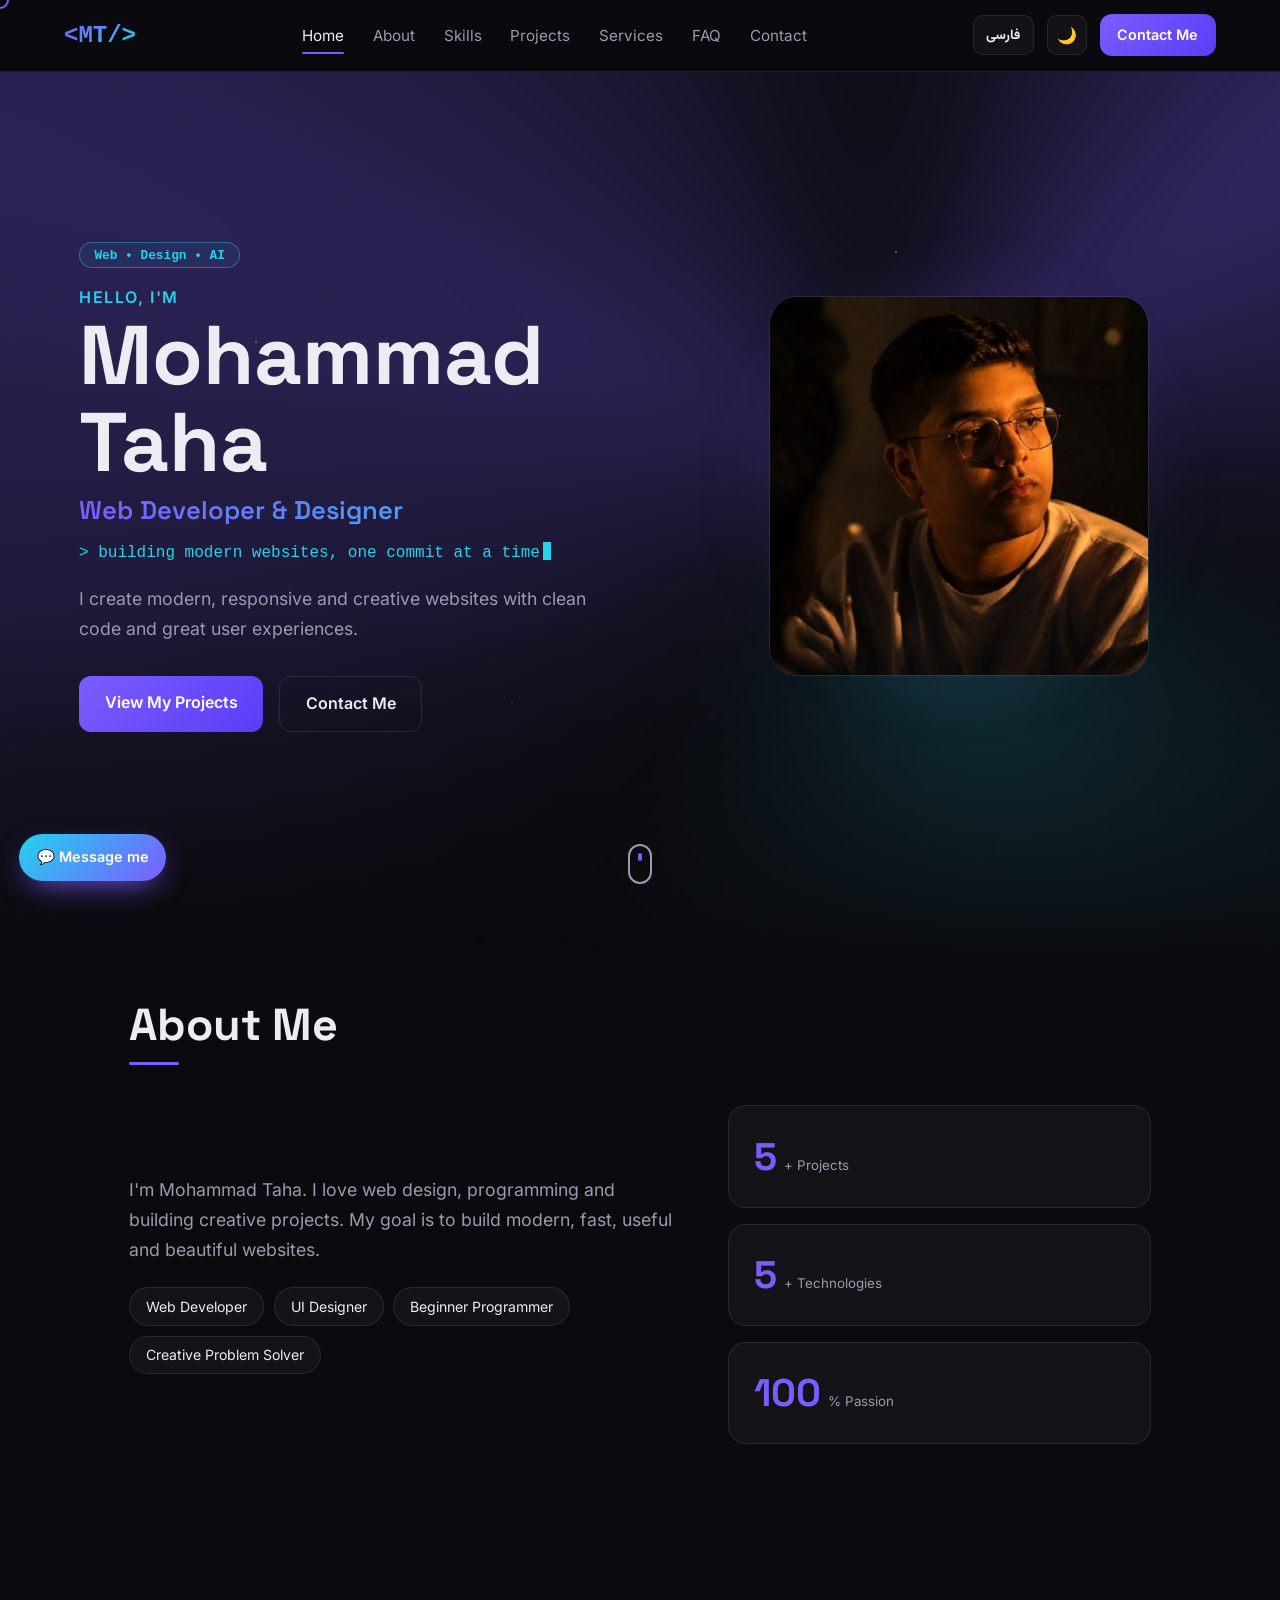
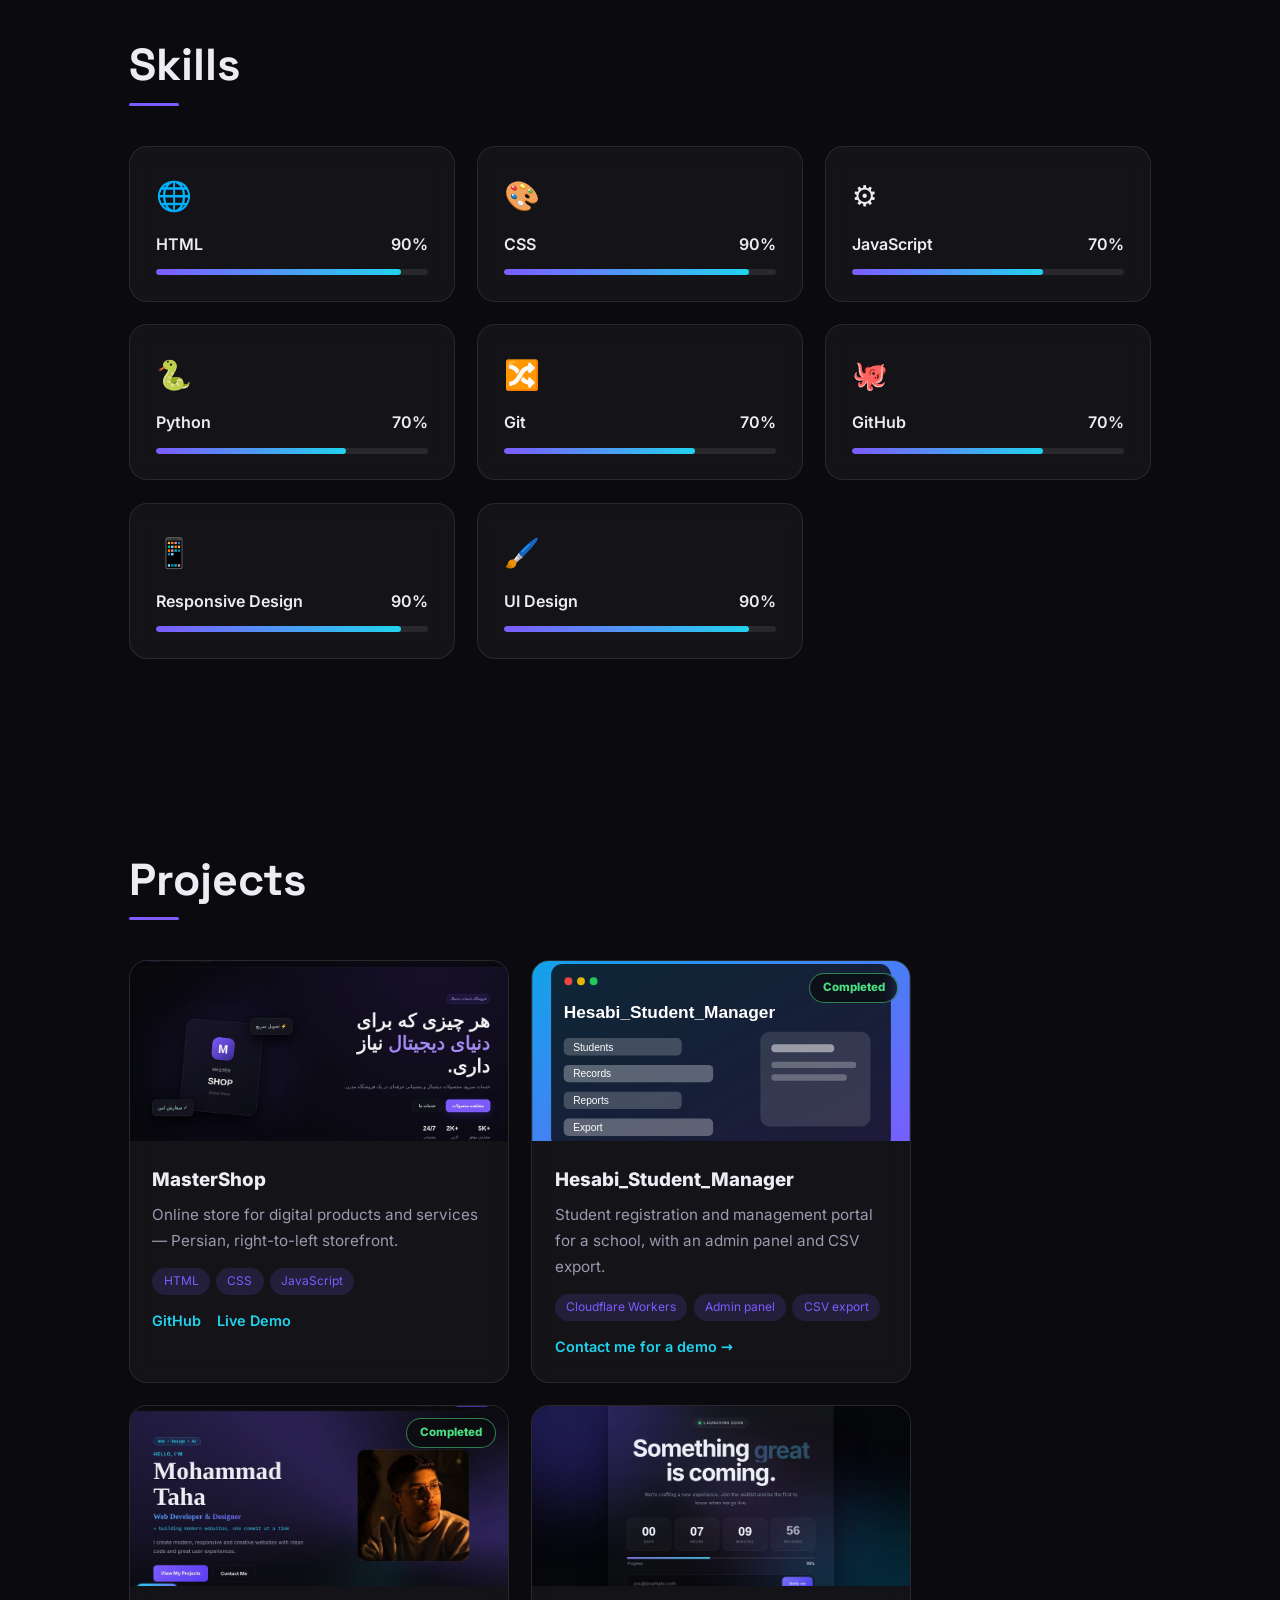
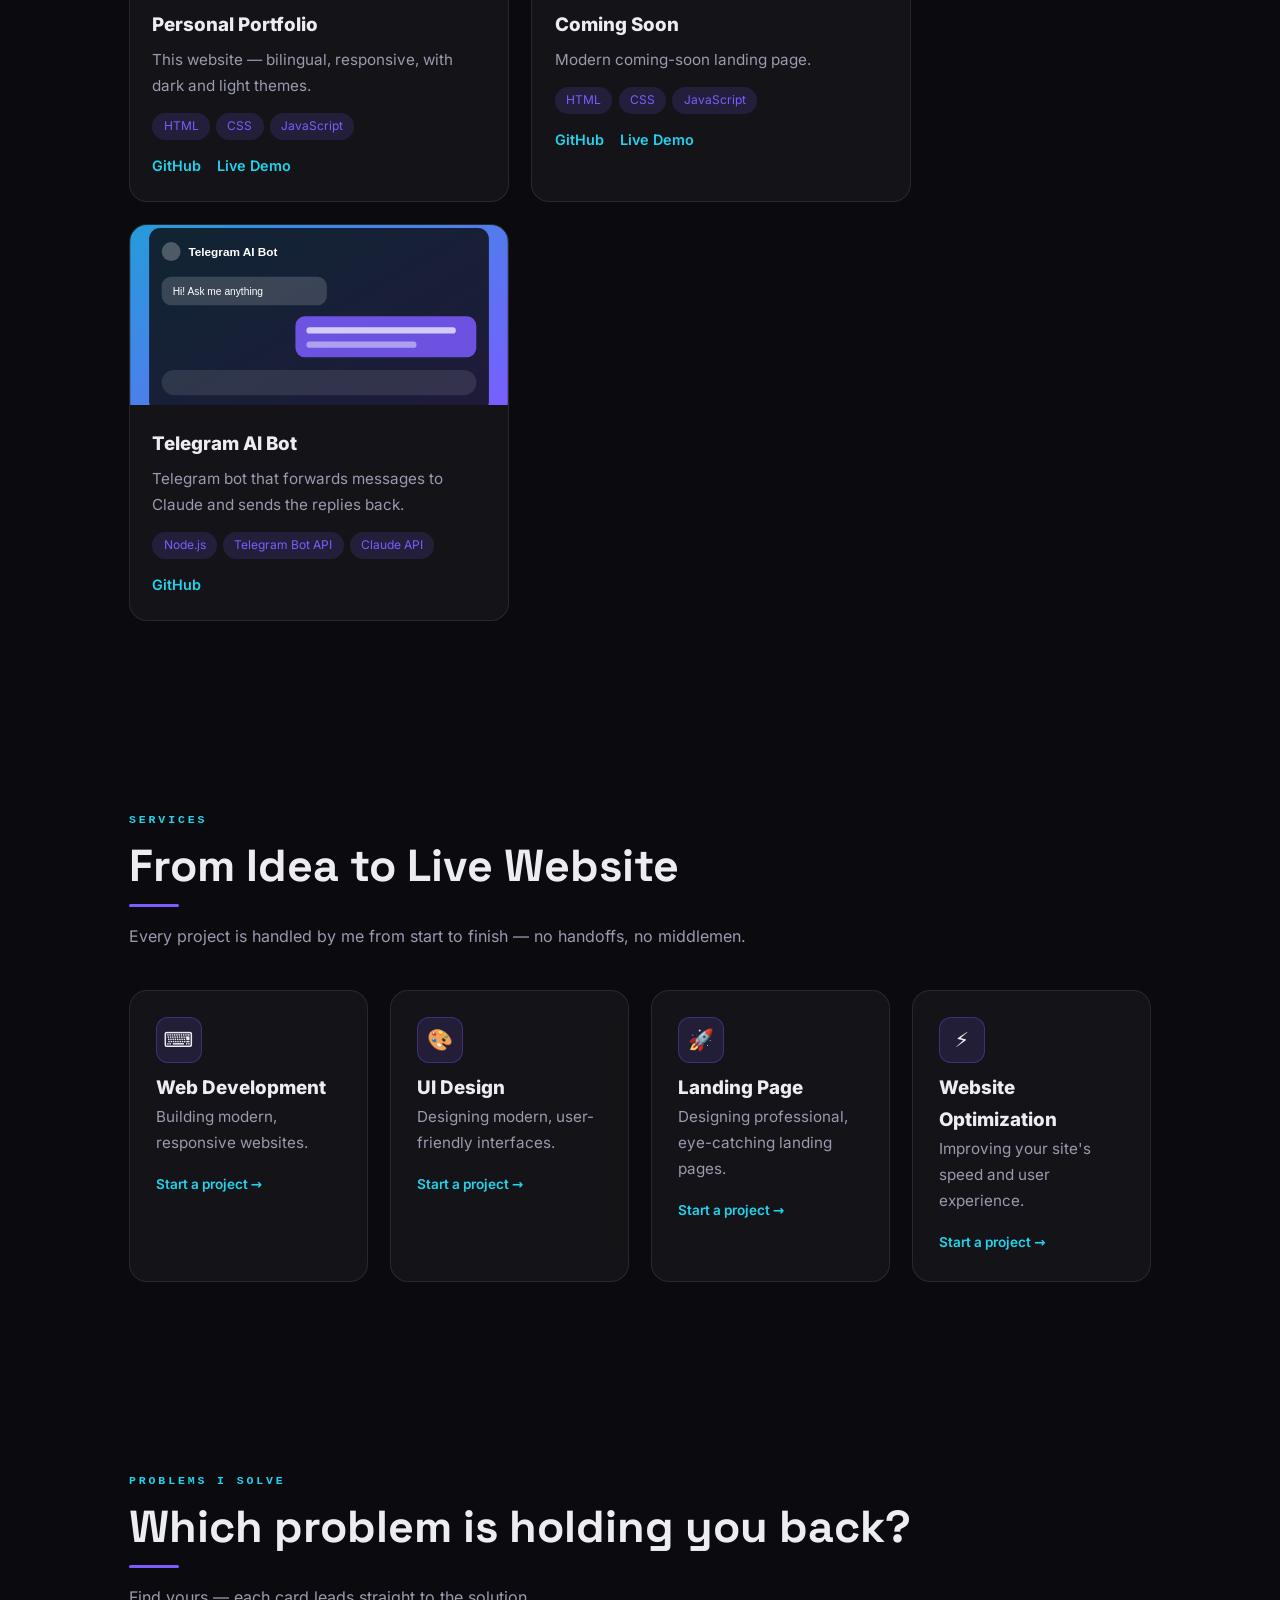
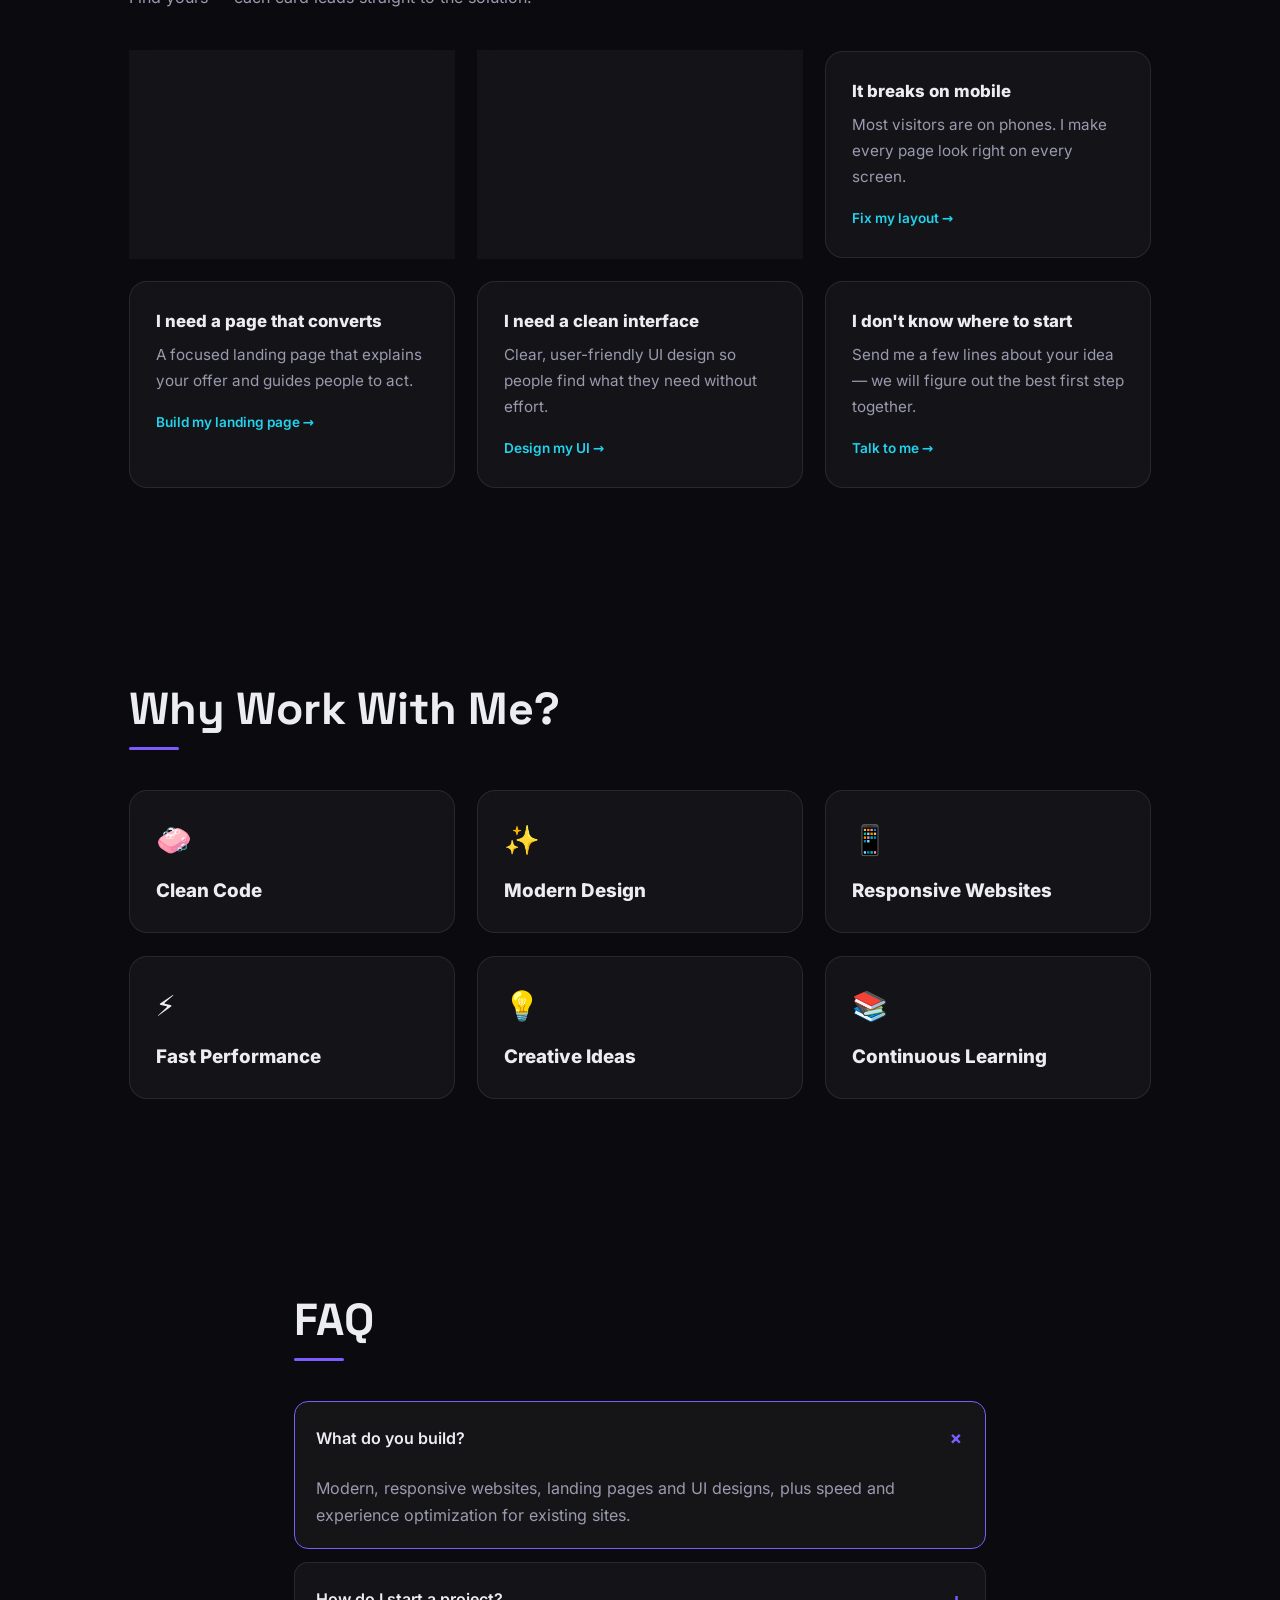
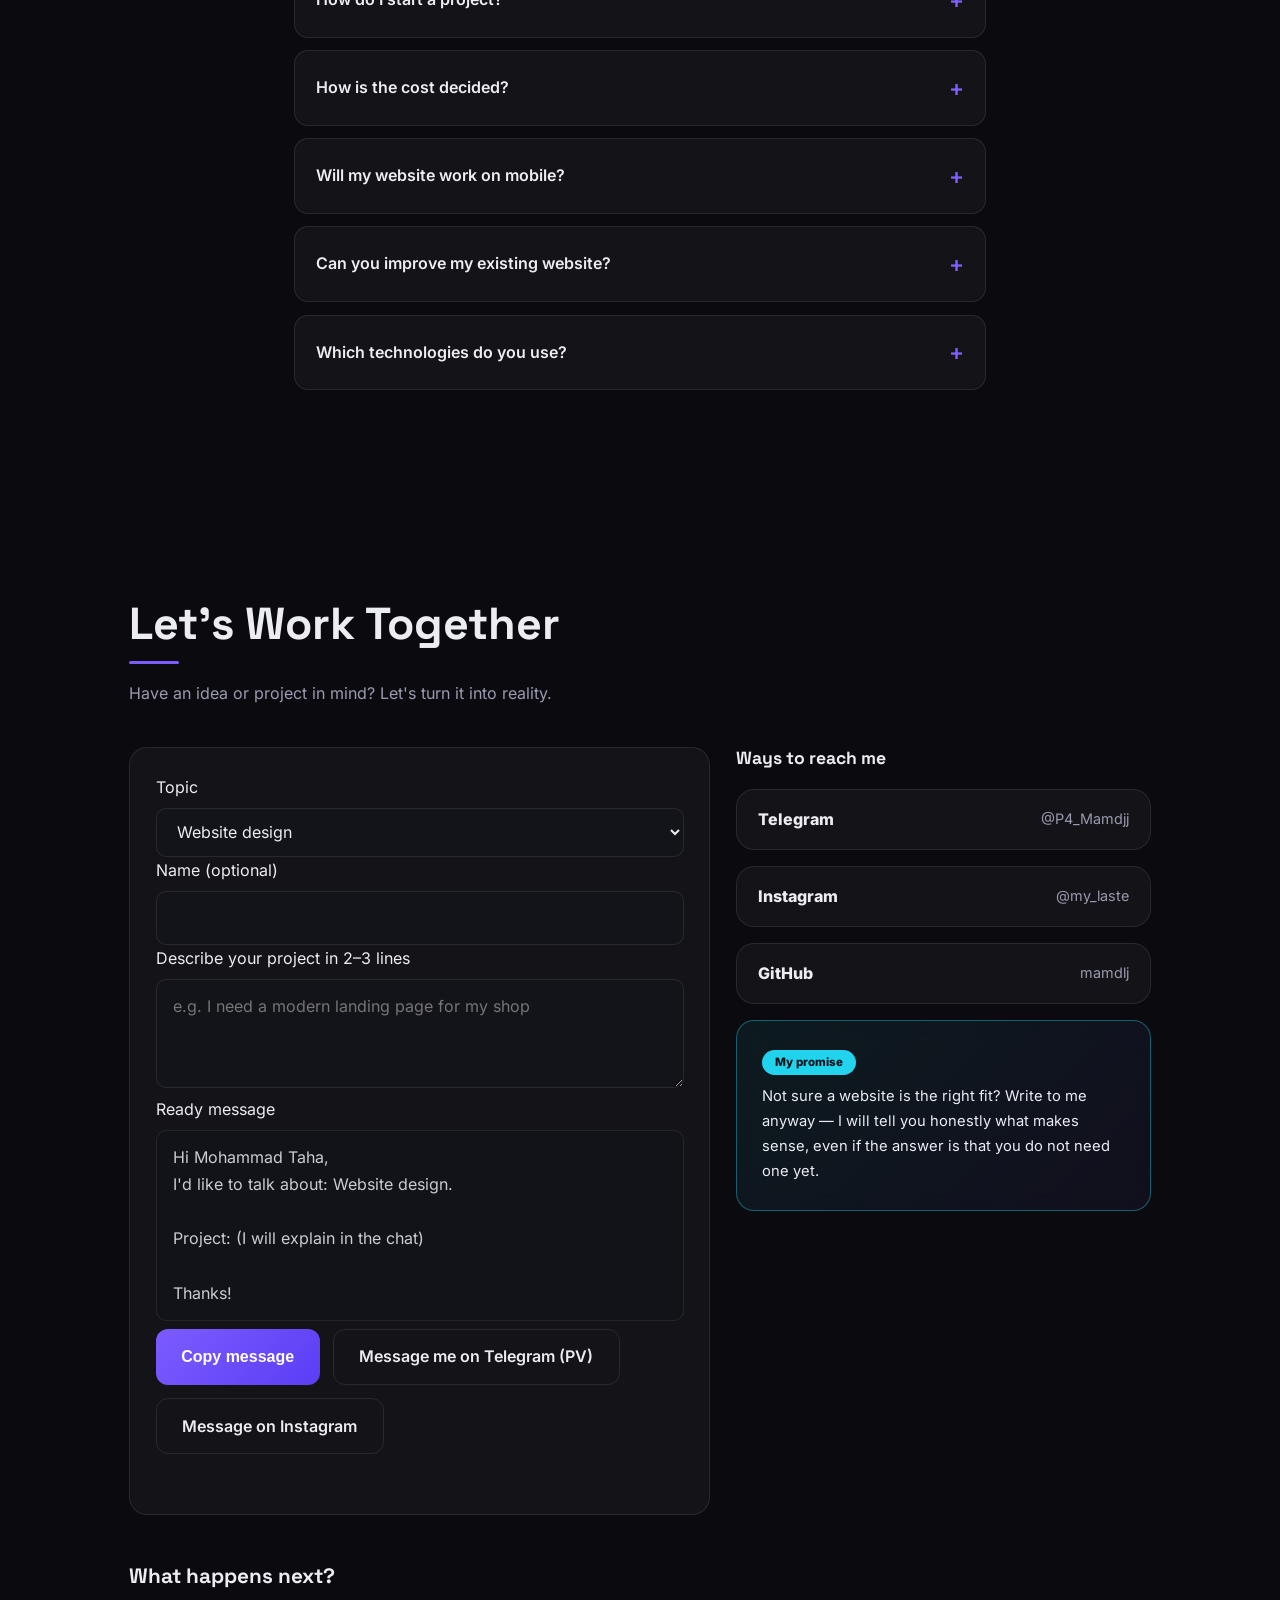
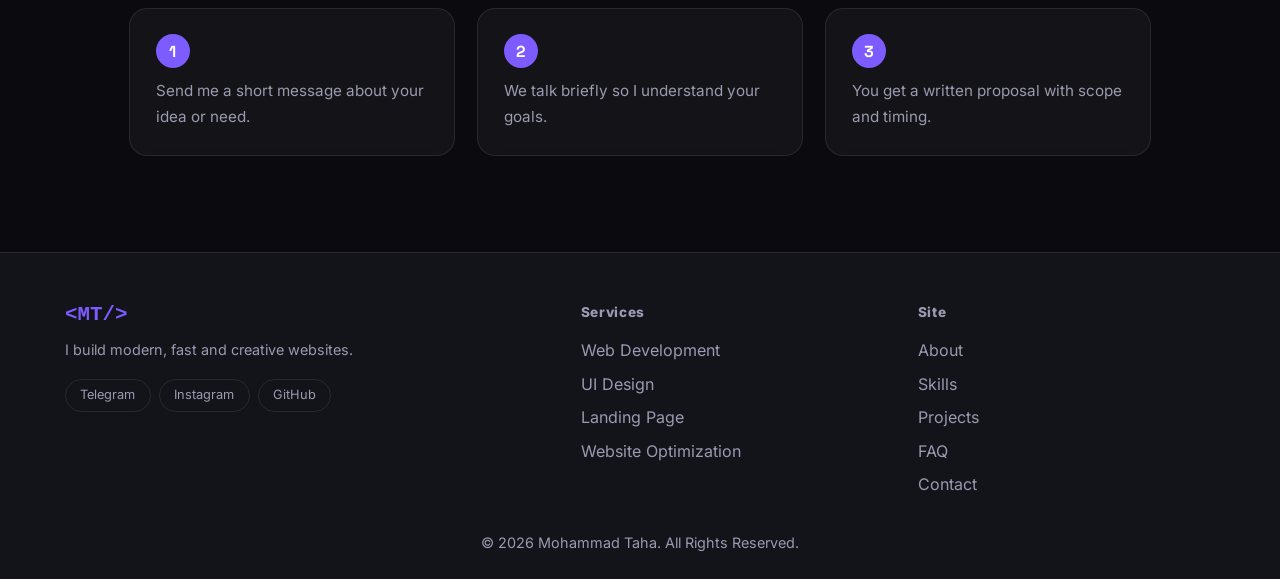
==== commit bca2a2cb: "Real project screenshots, MasterShop + Telegram AI Bot, self-hosted fonts, Instagram DM + email hook" ====
--- a/index.html
+++ b/index.html
@@ -11,9 +11,8 @@
 <meta property="og:description" content="I build modern, fast and creative websites.">
 <meta property="og:image" content="https://mamdlj.github.io/mohammad-site/assets/images/profile.jpg">
 <link rel="icon" href="data:image/svg+xml,<svg xmlns='http://www.w3.org/2000/svg' viewBox='0 0 100 100'><rect width='100' height='100' rx='24' fill='%230b0b0f'/><text x='50' y='66' font-size='46' font-family='Arial' font-weight='700' text-anchor='middle' fill='%237c5cff'>MT</text></svg>">
-<link rel="preconnect" href="https://fonts.googleapis.com">
-<link href="https://fonts.googleapis.com/css2?family=Inter:wght@400;500;600;800&family=Space+Grotesk:wght@600;700&family=Vazirmatn:wght@400;500;700;800&display=swap" rel="stylesheet">
-<link rel="stylesheet" href="style.css?v=21">
+<link rel="preload" href="assets/fonts/inter-latin-400-normal.woff2" as="font" type="font/woff2" crossorigin>
+<link rel="stylesheet" href="style.css?v=22">
 <link rel="canonical" href="https://mamdlj.github.io/mohammad-site/">
 <meta name="robots" content="index, follow">
 <meta property="og:url" content="https://mamdlj.github.io/mohammad-site/">
@@ -85,7 +84,7 @@
       <div class="chips"><span>Web Developer</span><span>UI Designer</span><span>Beginner Programmer</span><span>Creative Problem Solver</span></div>
     </div>
     <div class="stats reveal">
-      <div class="card"><b data-count="3">0</b><small>+ Projects</small></div>
+      <div class="card"><b data-count="5">0</b><small>+ Projects</small></div>
       <div class="card"><b data-count="5">0</b><small>+ Technologies</small></div>
       <div class="card"><b data-count="100">0</b><small>% Passion</small></div>
     </div>
@@ -165,7 +164,7 @@
       <label>Name (optional)<input id="gname" autocomplete="name"></label>
       <label>Describe your project in 2–3 lines<textarea id="gdesc" rows="3" placeholder="e.g. I need a modern landing page for my shop"></textarea></label>
       <label>Ready message<textarea id="gmsg" rows="6" readonly></textarea></label>
-      <div class="row"><button class="btn" id="copy" type="button">Copy message</button><a class="btn btn-ghost" id="tg" href="https://t.me/P4_Mamdjj" target="_blank" rel="noopener">Message me on Telegram (PV)</a></div>
+      <div class="row"><button class="btn" id="copy" type="button">Copy message</button><a class="btn btn-ghost" id="tg" href="https://t.me/P4_Mamdjj" target="_blank" rel="noopener">Message me on Telegram (PV)</a><a class="btn btn-ghost" id="ig" href="https://ig.me/m/my_laste" target="_blank" rel="noopener">Message on Instagram</a></div>
       <p id="status" role="status"></p>
     </div>
     <div class="social reveal">
@@ -197,6 +196,6 @@
 </footer>
 <a class="chat" href="https://t.me/P4_Mamdjj" target="_blank" rel="noopener">💬 Message me</a>
 <button id="top" aria-label="Back to top">↑</button>
-<script src="script.js?v=21" defer></script>
+<script src="script.js?v=22" defer></script>
 </body>
 </html>
--- a/style.css
+++ b/style.css
@@ -1,3 +1,117 @@
+/* Self-hosted fonts (Inter, Space Grotesk, Vazirmatn) */
+@font-face {
+  font-family: 'Inter';
+  font-style: normal;
+  font-display: swap;
+  font-weight: 400;
+  src: url(assets/fonts/inter-latin-400-normal.woff2) format("woff2");
+  unicode-range: U+0000-00FF,U+0131,U+0152-0153,U+02BB-02BC,U+02C6,U+02DA,U+02DC,U+0304,U+0308,U+0329,U+2000-206F,U+20AC,U+2122,U+2191,U+2193,U+2212,U+2215,U+FEFF,U+FFFD;
+}
+@font-face {
+  font-family: 'Inter';
+  font-style: normal;
+  font-display: swap;
+  font-weight: 500;
+  src: url(assets/fonts/inter-latin-500-normal.woff2) format("woff2");
+  unicode-range: U+0000-00FF,U+0131,U+0152-0153,U+02BB-02BC,U+02C6,U+02DA,U+02DC,U+0304,U+0308,U+0329,U+2000-206F,U+20AC,U+2122,U+2191,U+2193,U+2212,U+2215,U+FEFF,U+FFFD;
+}
+@font-face {
+  font-family: 'Inter';
+  font-style: normal;
+  font-display: swap;
+  font-weight: 600;
+  src: url(assets/fonts/inter-latin-600-normal.woff2) format("woff2");
+  unicode-range: U+0000-00FF,U+0131,U+0152-0153,U+02BB-02BC,U+02C6,U+02DA,U+02DC,U+0304,U+0308,U+0329,U+2000-206F,U+20AC,U+2122,U+2191,U+2193,U+2212,U+2215,U+FEFF,U+FFFD;
+}
+@font-face {
+  font-family: 'Inter';
+  font-style: normal;
+  font-display: swap;
+  font-weight: 800;
+  src: url(assets/fonts/inter-latin-800-normal.woff2) format("woff2");
+  unicode-range: U+0000-00FF,U+0131,U+0152-0153,U+02BB-02BC,U+02C6,U+02DA,U+02DC,U+0304,U+0308,U+0329,U+2000-206F,U+20AC,U+2122,U+2191,U+2193,U+2212,U+2215,U+FEFF,U+FFFD;
+}
+@font-face {
+  font-family: 'Space Grotesk';
+  font-style: normal;
+  font-display: swap;
+  font-weight: 600;
+  src: url(assets/fonts/space-grotesk-latin-600-normal.woff2) format("woff2");
+  unicode-range: U+0000-00FF,U+0131,U+0152-0153,U+02BB-02BC,U+02C6,U+02DA,U+02DC,U+0304,U+0308,U+0329,U+2000-206F,U+20AC,U+2122,U+2191,U+2193,U+2212,U+2215,U+FEFF,U+FFFD;
+}
+@font-face {
+  font-family: 'Space Grotesk';
+  font-style: normal;
+  font-display: swap;
+  font-weight: 700;
+  src: url(assets/fonts/space-grotesk-latin-700-normal.woff2) format("woff2");
+  unicode-range: U+0000-00FF,U+0131,U+0152-0153,U+02BB-02BC,U+02C6,U+02DA,U+02DC,U+0304,U+0308,U+0329,U+2000-206F,U+20AC,U+2122,U+2191,U+2193,U+2212,U+2215,U+FEFF,U+FFFD;
+}
+@font-face {
+  font-family: 'Vazirmatn';
+  font-style: normal;
+  font-display: swap;
+  font-weight: 400;
+  src: url(assets/fonts/vazirmatn-arabic-400-normal.woff2) format("woff2");
+  unicode-range: U+0600-06FF,U+0750-077F,U+0870-088E,U+0890-0891,U+0897-08E1,U+08E3-08FF,U+200C-200E,U+2010-2011,U+204F,U+2E41,U+FB50-FDFF,U+FE70-FE74,U+FE76-FEFC,U+102E0-102FB,U+10E60-10E7E,U+10EC2-10EC4,U+10EFC-10EFF,U+1EE00-1EE03,U+1EE05-1EE1F,U+1EE21-1EE22,U+1EE24,U+1EE27,U+1EE29-1EE32,U+1EE34-1EE37,U+1EE39,U+1EE3B,U+1EE42,U+1EE47,U+1EE49,U+1EE4B,U+1EE4D-1EE4F,U+1EE51-1EE52,U+1EE54,U+1EE57,U+1EE59,U+1EE5B,U+1EE5D,U+1EE5F,U+1EE61-1EE62,U+1EE64,U+1EE67-1EE6A,U+1EE6C-1EE72,U+1EE74-1EE77,U+1EE79-1EE7C,U+1EE7E,U+1EE80-1EE89,U+1EE8B-1EE9B,U+1EEA1-1EEA3,U+1EEA5-1EEA9,U+1EEAB-1EEBB,U+1EEF0-1EEF1;
+}
+@font-face {
+  font-family: 'Vazirmatn';
+  font-style: normal;
+  font-display: swap;
+  font-weight: 400;
+  src: url(assets/fonts/vazirmatn-latin-400-normal.woff2) format("woff2");
+  unicode-range: U+0000-00FF,U+0131,U+0152-0153,U+02BB-02BC,U+02C6,U+02DA,U+02DC,U+0304,U+0308,U+0329,U+2000-206F,U+20AC,U+2122,U+2191,U+2193,U+2212,U+2215,U+FEFF,U+FFFD;
+}
+@font-face {
+  font-family: 'Vazirmatn';
+  font-style: normal;
+  font-display: swap;
+  font-weight: 500;
+  src: url(assets/fonts/vazirmatn-arabic-500-normal.woff2) format("woff2");
+  unicode-range: U+0600-06FF,U+0750-077F,U+0870-088E,U+0890-0891,U+0897-08E1,U+08E3-08FF,U+200C-200E,U+2010-2011,U+204F,U+2E41,U+FB50-FDFF,U+FE70-FE74,U+FE76-FEFC,U+102E0-102FB,U+10E60-10E7E,U+10EC2-10EC4,U+10EFC-10EFF,U+1EE00-1EE03,U+1EE05-1EE1F,U+1EE21-1EE22,U+1EE24,U+1EE27,U+1EE29-1EE32,U+1EE34-1EE37,U+1EE39,U+1EE3B,U+1EE42,U+1EE47,U+1EE49,U+1EE4B,U+1EE4D-1EE4F,U+1EE51-1EE52,U+1EE54,U+1EE57,U+1EE59,U+1EE5B,U+1EE5D,U+1EE5F,U+1EE61-1EE62,U+1EE64,U+1EE67-1EE6A,U+1EE6C-1EE72,U+1EE74-1EE77,U+1EE79-1EE7C,U+1EE7E,U+1EE80-1EE89,U+1EE8B-1EE9B,U+1EEA1-1EEA3,U+1EEA5-1EEA9,U+1EEAB-1EEBB,U+1EEF0-1EEF1;
+}
+@font-face {
+  font-family: 'Vazirmatn';
+  font-style: normal;
+  font-display: swap;
+  font-weight: 500;
+  src: url(assets/fonts/vazirmatn-latin-500-normal.woff2) format("woff2");
+  unicode-range: U+0000-00FF,U+0131,U+0152-0153,U+02BB-02BC,U+02C6,U+02DA,U+02DC,U+0304,U+0308,U+0329,U+2000-206F,U+20AC,U+2122,U+2191,U+2193,U+2212,U+2215,U+FEFF,U+FFFD;
+}
+@font-face {
+  font-family: 'Vazirmatn';
+  font-style: normal;
+  font-display: swap;
+  font-weight: 700;
+  src: url(assets/fonts/vazirmatn-arabic-700-normal.woff2) format("woff2");
+  unicode-range: U+0600-06FF,U+0750-077F,U+0870-088E,U+0890-0891,U+0897-08E1,U+08E3-08FF,U+200C-200E,U+2010-2011,U+204F,U+2E41,U+FB50-FDFF,U+FE70-FE74,U+FE76-FEFC,U+102E0-102FB,U+10E60-10E7E,U+10EC2-10EC4,U+10EFC-10EFF,U+1EE00-1EE03,U+1EE05-1EE1F,U+1EE21-1EE22,U+1EE24,U+1EE27,U+1EE29-1EE32,U+1EE34-1EE37,U+1EE39,U+1EE3B,U+1EE42,U+1EE47,U+1EE49,U+1EE4B,U+1EE4D-1EE4F,U+1EE51-1EE52,U+1EE54,U+1EE57,U+1EE59,U+1EE5B,U+1EE5D,U+1EE5F,U+1EE61-1EE62,U+1EE64,U+1EE67-1EE6A,U+1EE6C-1EE72,U+1EE74-1EE77,U+1EE79-1EE7C,U+1EE7E,U+1EE80-1EE89,U+1EE8B-1EE9B,U+1EEA1-1EEA3,U+1EEA5-1EEA9,U+1EEAB-1EEBB,U+1EEF0-1EEF1;
+}
+@font-face {
+  font-family: 'Vazirmatn';
+  font-style: normal;
+  font-display: swap;
+  font-weight: 700;
+  src: url(assets/fonts/vazirmatn-latin-700-normal.woff2) format("woff2");
+  unicode-range: U+0000-00FF,U+0131,U+0152-0153,U+02BB-02BC,U+02C6,U+02DA,U+02DC,U+0304,U+0308,U+0329,U+2000-206F,U+20AC,U+2122,U+2191,U+2193,U+2212,U+2215,U+FEFF,U+FFFD;
+}
+@font-face {
+  font-family: 'Vazirmatn';
+  font-style: normal;
+  font-display: swap;
+  font-weight: 800;
+  src: url(assets/fonts/vazirmatn-arabic-800-normal.woff2) format("woff2");
+  unicode-range: U+0600-06FF,U+0750-077F,U+0870-088E,U+0890-0891,U+0897-08E1,U+08E3-08FF,U+200C-200E,U+2010-2011,U+204F,U+2E41,U+FB50-FDFF,U+FE70-FE74,U+FE76-FEFC,U+102E0-102FB,U+10E60-10E7E,U+10EC2-10EC4,U+10EFC-10EFF,U+1EE00-1EE03,U+1EE05-1EE1F,U+1EE21-1EE22,U+1EE24,U+1EE27,U+1EE29-1EE32,U+1EE34-1EE37,U+1EE39,U+1EE3B,U+1EE42,U+1EE47,U+1EE49,U+1EE4B,U+1EE4D-1EE4F,U+1EE51-1EE52,U+1EE54,U+1EE57,U+1EE59,U+1EE5B,U+1EE5D,U+1EE5F,U+1EE61-1EE62,U+1EE64,U+1EE67-1EE6A,U+1EE6C-1EE72,U+1EE74-1EE77,U+1EE79-1EE7C,U+1EE7E,U+1EE80-1EE89,U+1EE8B-1EE9B,U+1EEA1-1EEA3,U+1EEA5-1EEA9,U+1EEAB-1EEBB,U+1EEF0-1EEF1;
+}
+@font-face {
+  font-family: 'Vazirmatn';
+  font-style: normal;
+  font-display: swap;
+  font-weight: 800;
+  src: url(assets/fonts/vazirmatn-latin-800-normal.woff2) format("woff2");
+  unicode-range: U+0000-00FF,U+0131,U+0152-0153,U+02BB-02BC,U+02C6,U+02DA,U+02DC,U+0304,U+0308,U+0329,U+2000-206F,U+20AC,U+2122,U+2191,U+2193,U+2212,U+2215,U+FEFF,U+FFFD;
+}
+
 :root{--bg:#0b0b0f;--bg2:#13131a;--card:rgba(255,255,255,.04);--line:rgba(255,255,255,.09);--text:#ececf3;--muted:#9a9ab0;--acc:#7c5cff;--acc2:#22d3ee}
 [data-theme=light]{--bg:#f6f6fa;--bg2:#fff;--card:rgba(0,0,0,.035);--line:rgba(0,0,0,.1);--text:#15151c;--muted:#5d5d73}
 *{box-sizing:border-box;margin:0;padding:0}
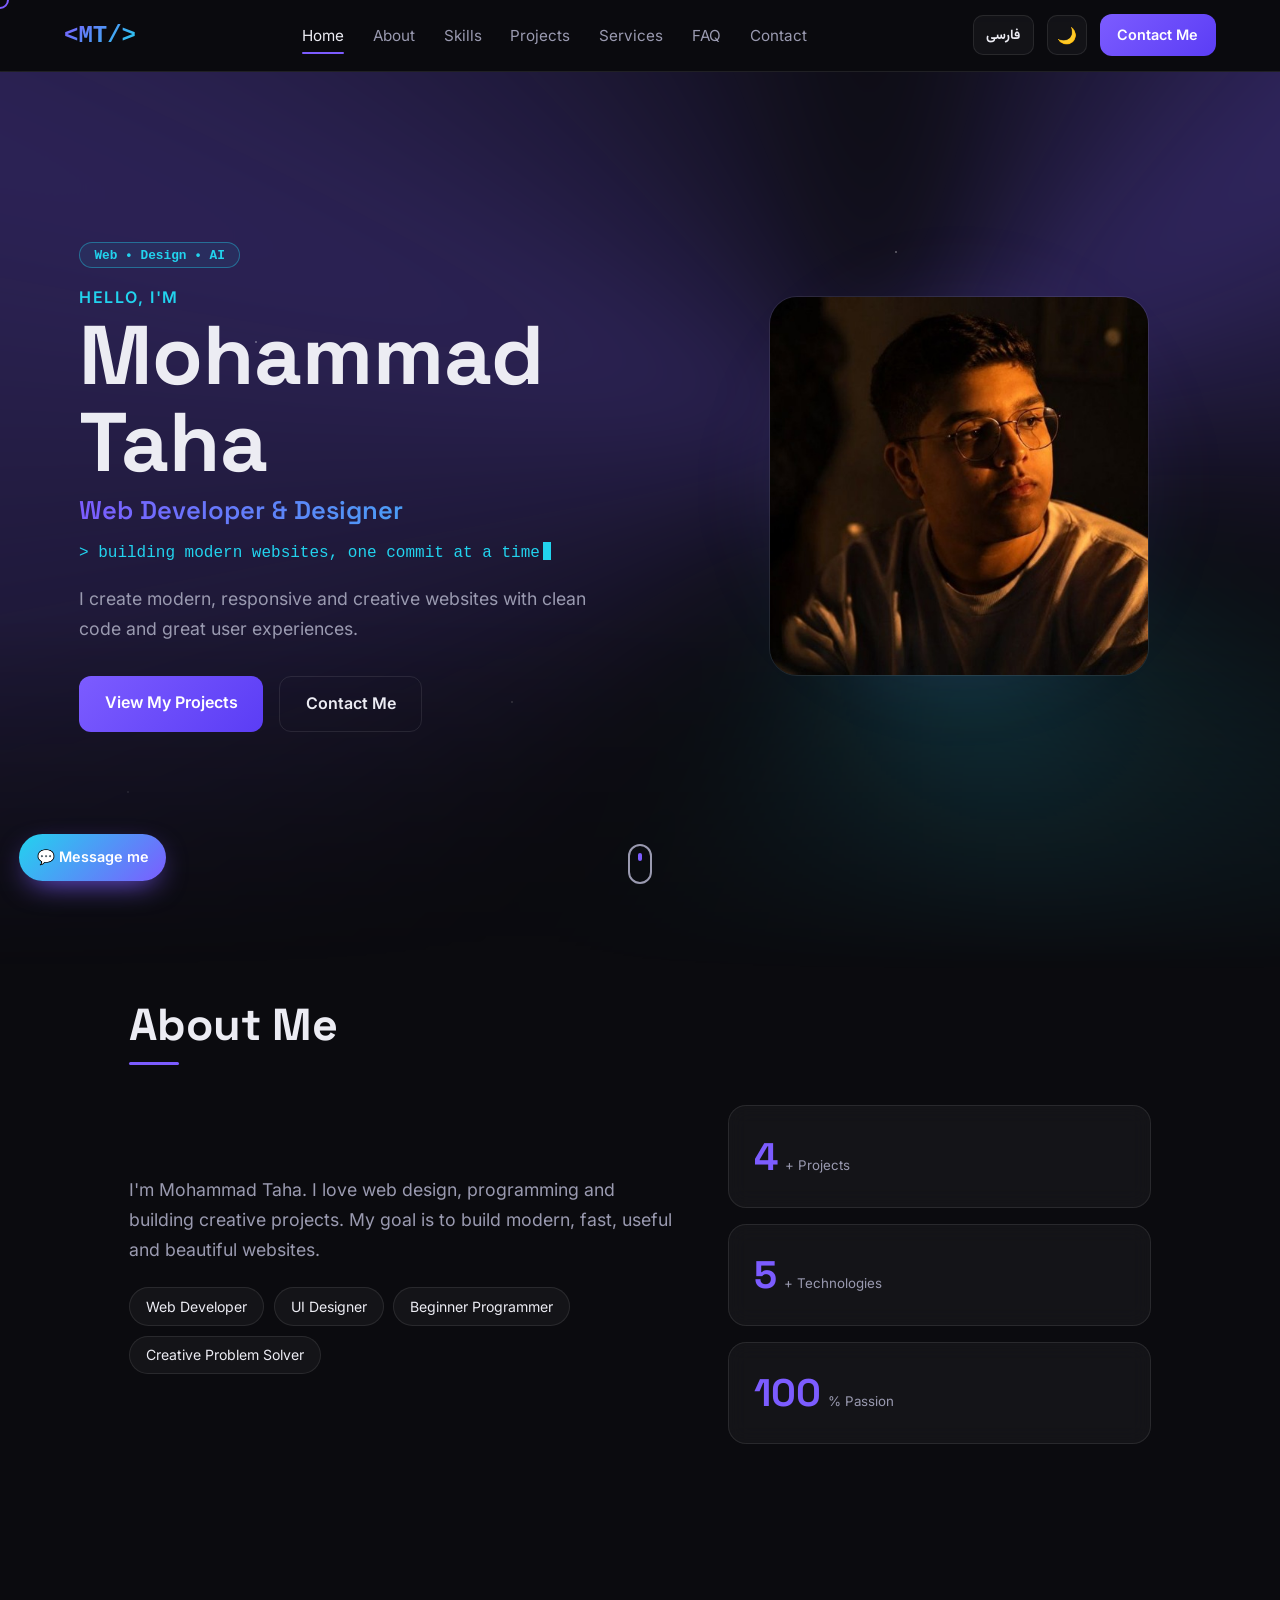
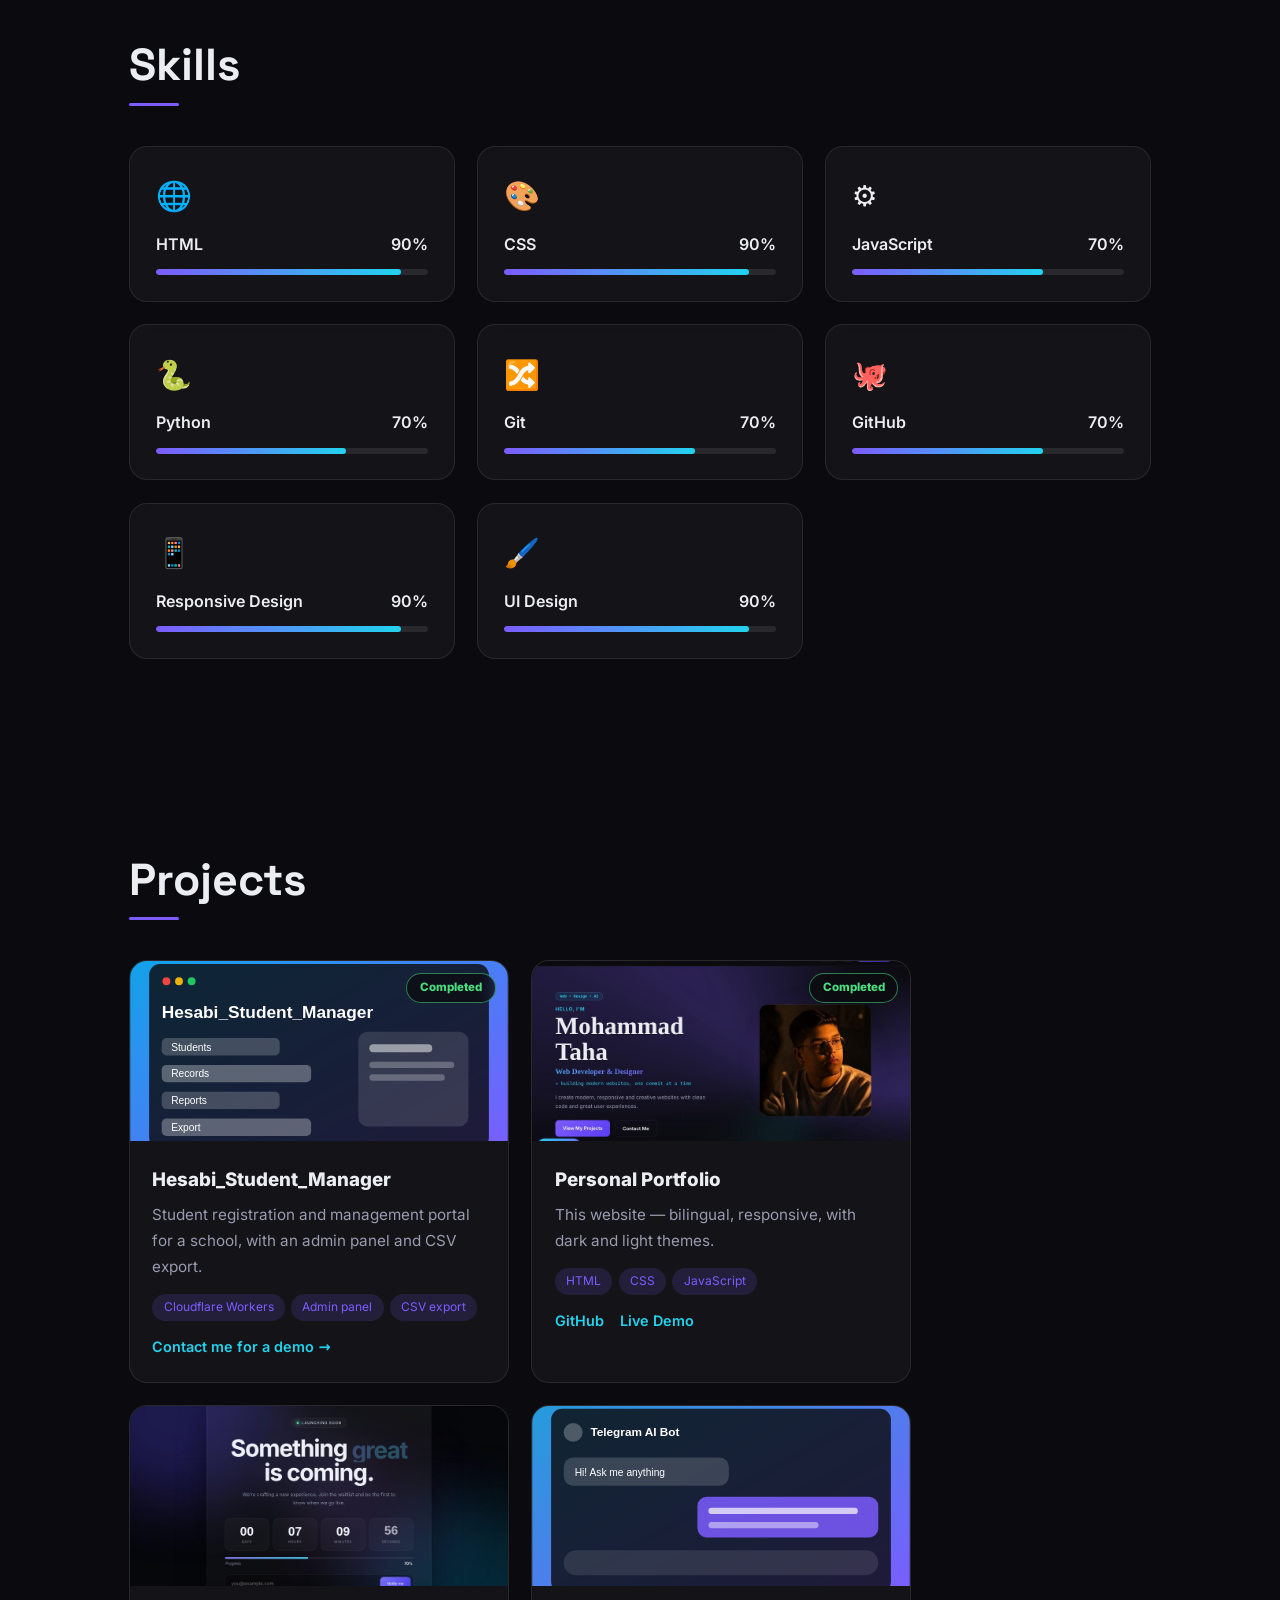
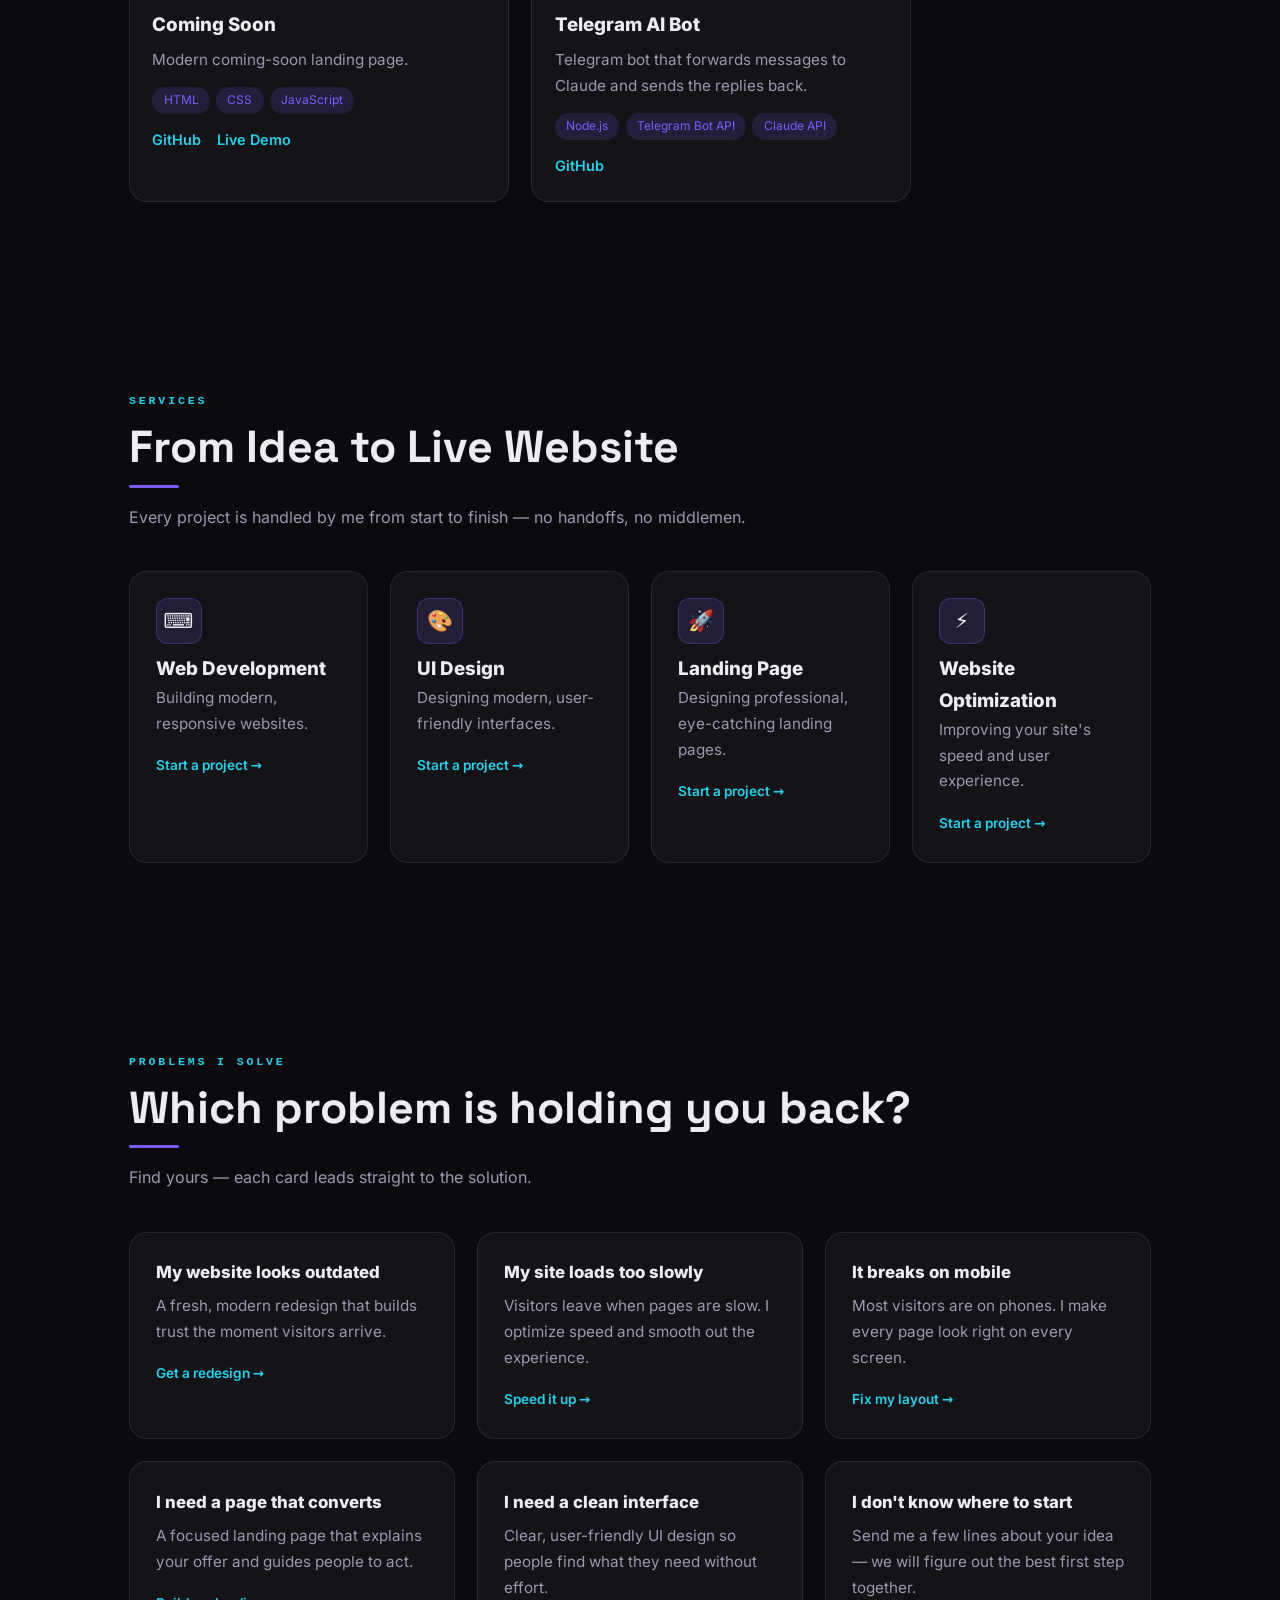
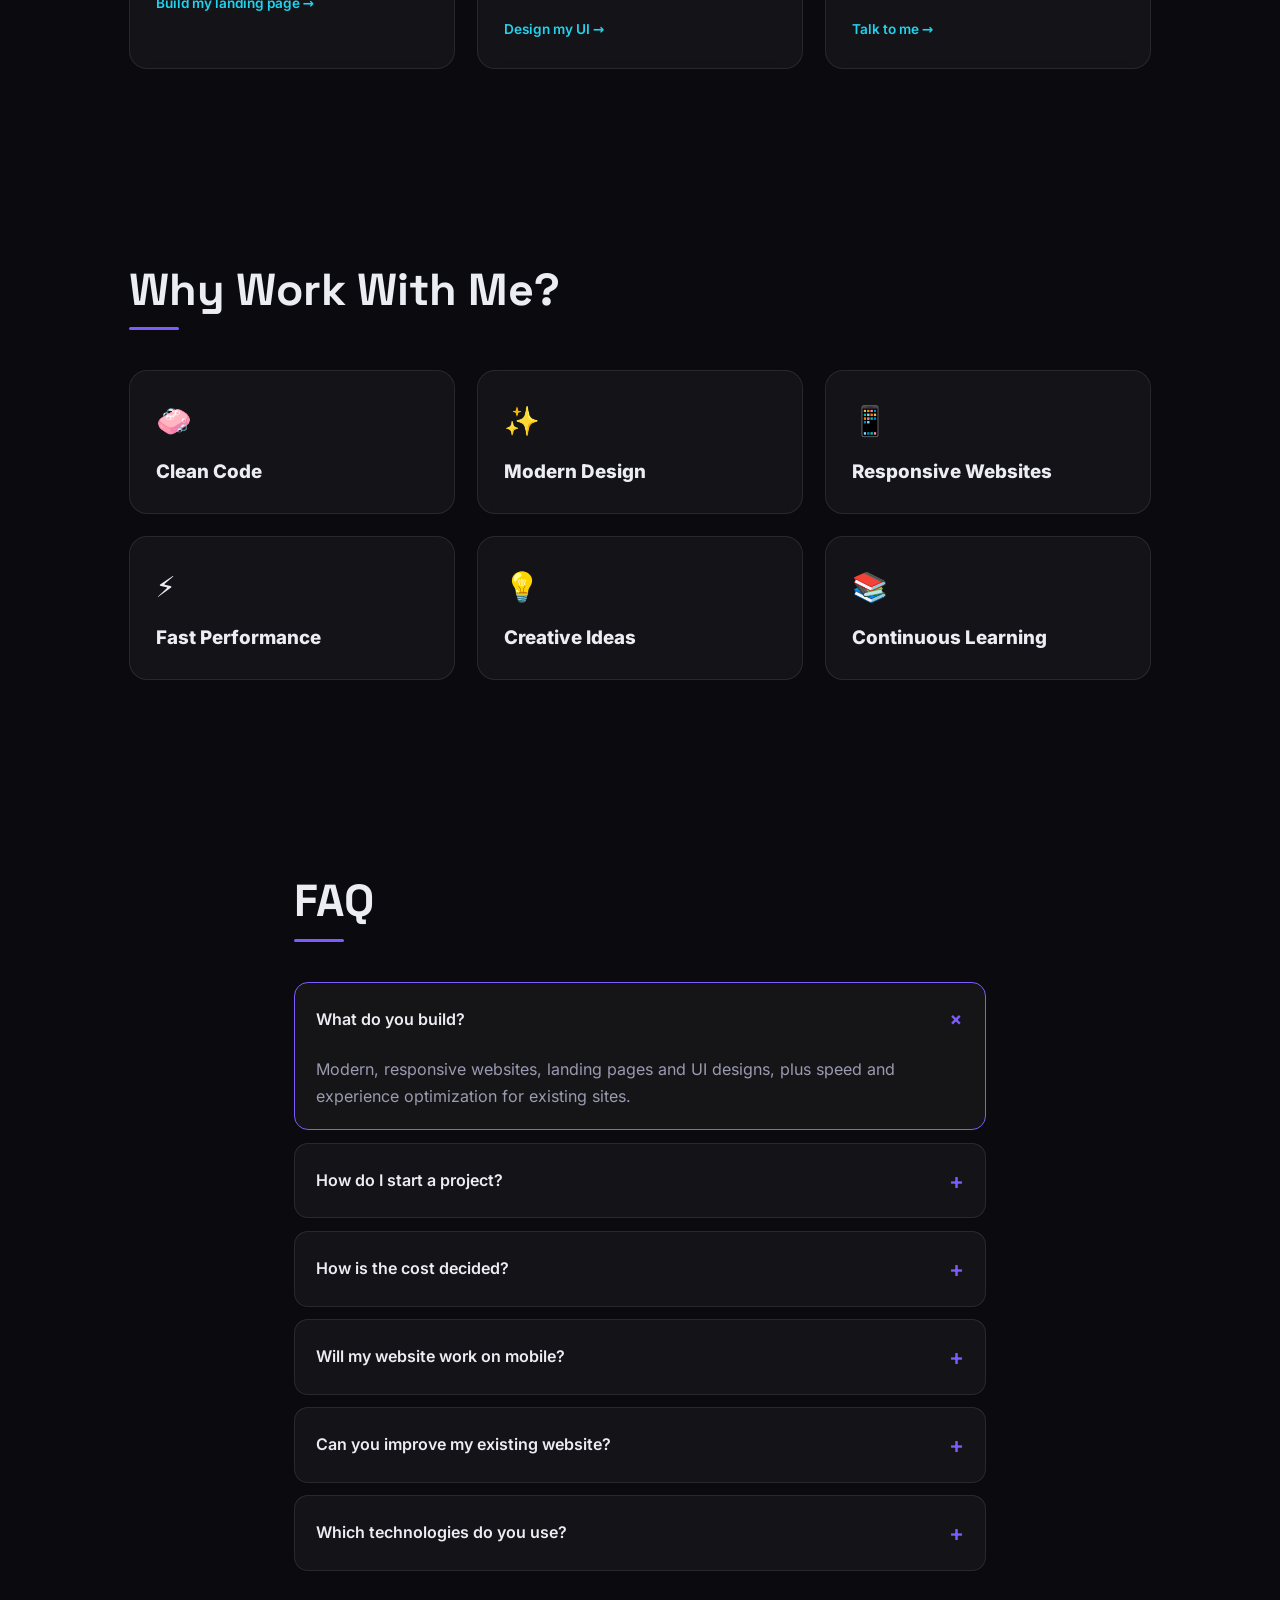
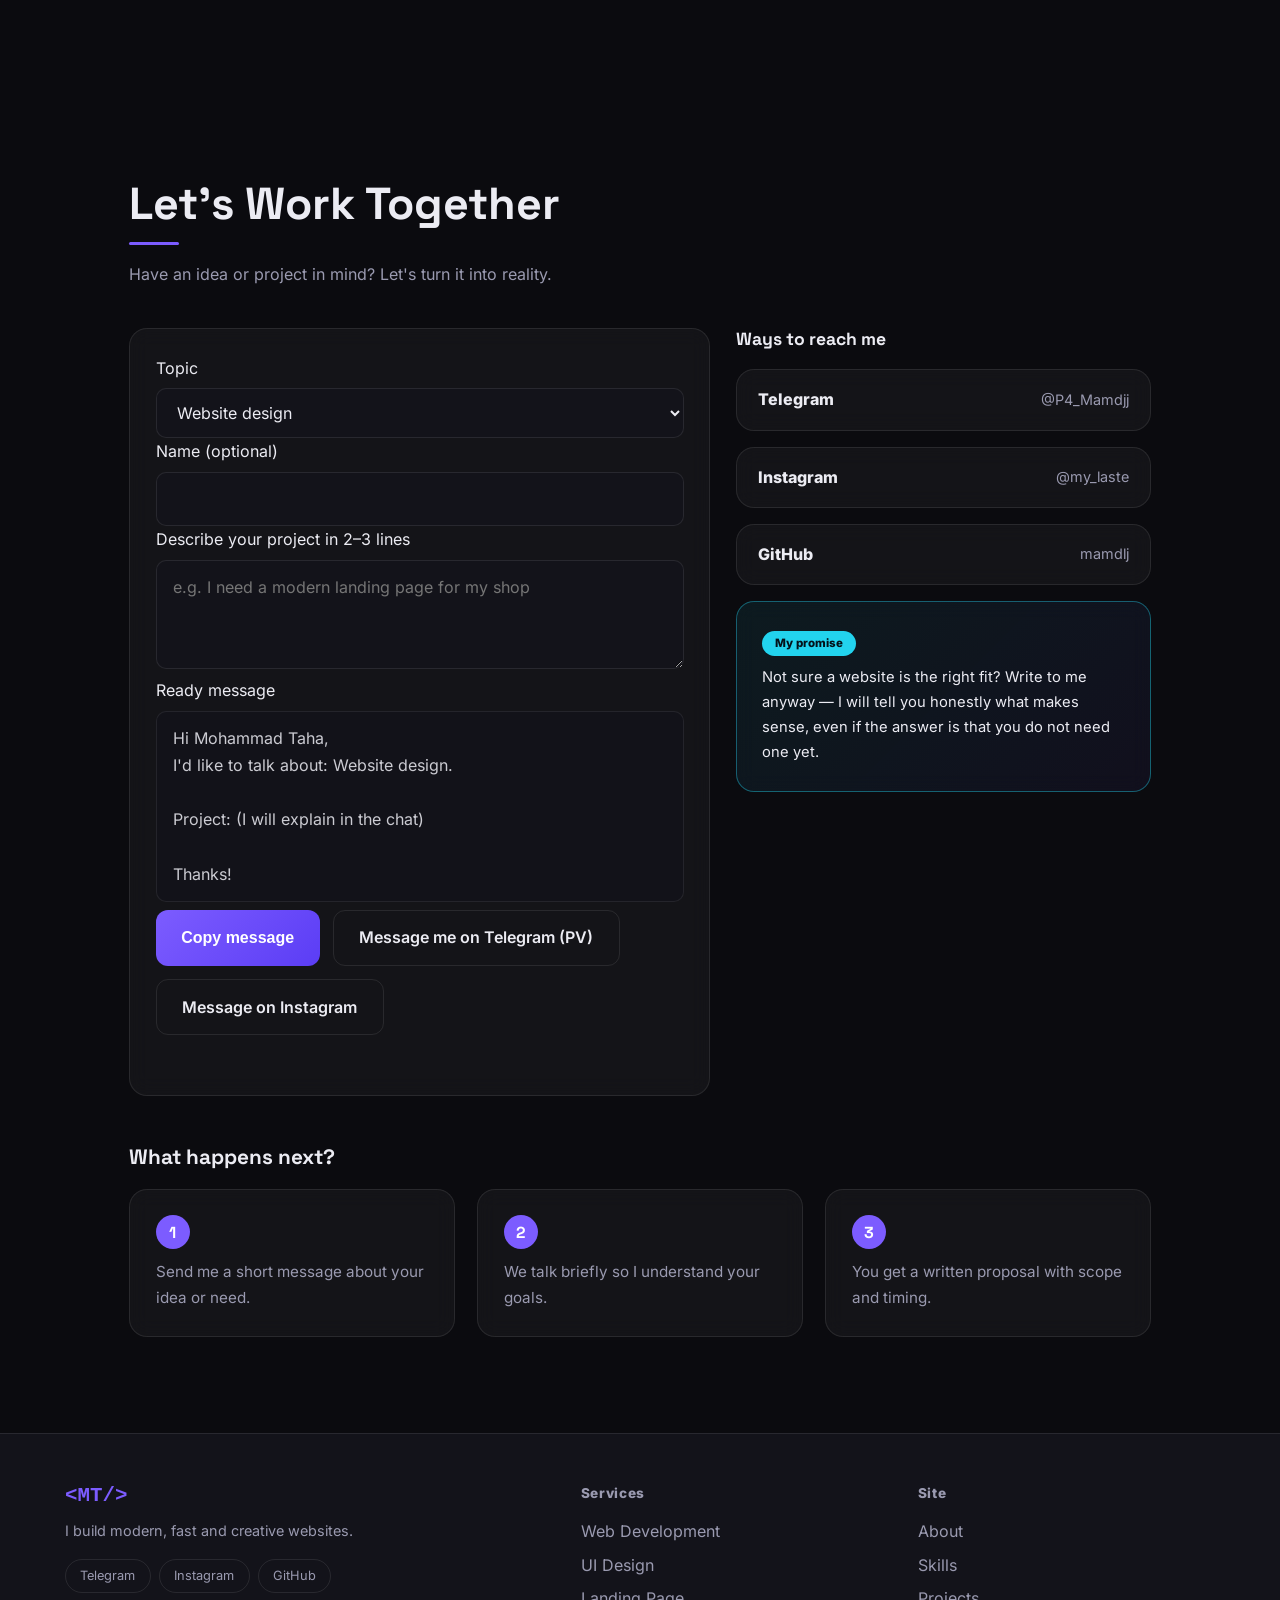
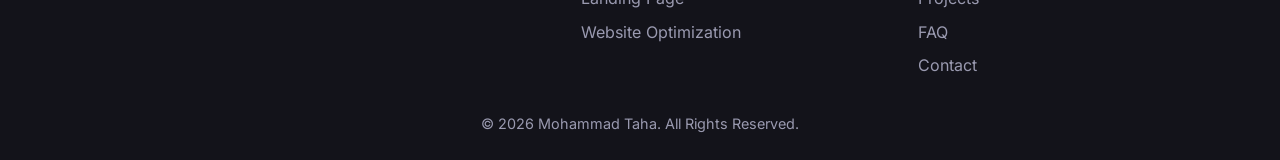
==== commit a4c7393d: "Remove MasterShop project" ====
--- a/index.html
+++ b/index.html
@@ -12,7 +12,7 @@
 <meta property="og:image" content="https://mamdlj.github.io/mohammad-site/assets/images/profile.jpg">
 <link rel="icon" href="data:image/svg+xml,<svg xmlns='http://www.w3.org/2000/svg' viewBox='0 0 100 100'><rect width='100' height='100' rx='24' fill='%230b0b0f'/><text x='50' y='66' font-size='46' font-family='Arial' font-weight='700' text-anchor='middle' fill='%237c5cff'>MT</text></svg>">
 <link rel="preload" href="assets/fonts/inter-latin-400-normal.woff2" as="font" type="font/woff2" crossorigin>
-<link rel="stylesheet" href="style.css?v=22">
+<link rel="stylesheet" href="style.css?v=23">
 <link rel="canonical" href="https://mamdlj.github.io/mohammad-site/">
 <meta name="robots" content="index, follow">
 <meta property="og:url" content="https://mamdlj.github.io/mohammad-site/">
@@ -84,7 +84,7 @@
       <div class="chips"><span>Web Developer</span><span>UI Designer</span><span>Beginner Programmer</span><span>Creative Problem Solver</span></div>
     </div>
     <div class="stats reveal">
-      <div class="card"><b data-count="5">0</b><small>+ Projects</small></div>
+      <div class="card"><b data-count="4">0</b><small>+ Projects</small></div>
       <div class="card"><b data-count="5">0</b><small>+ Technologies</small></div>
       <div class="card"><b data-count="100">0</b><small>% Passion</small></div>
     </div>
@@ -196,6 +196,6 @@
 </footer>
 <a class="chat" href="https://t.me/P4_Mamdjj" target="_blank" rel="noopener">💬 Message me</a>
 <button id="top" aria-label="Back to top">↑</button>
-<script src="script.js?v=22" defer></script>
+<script src="script.js?v=23" defer></script>
 </body>
 </html>
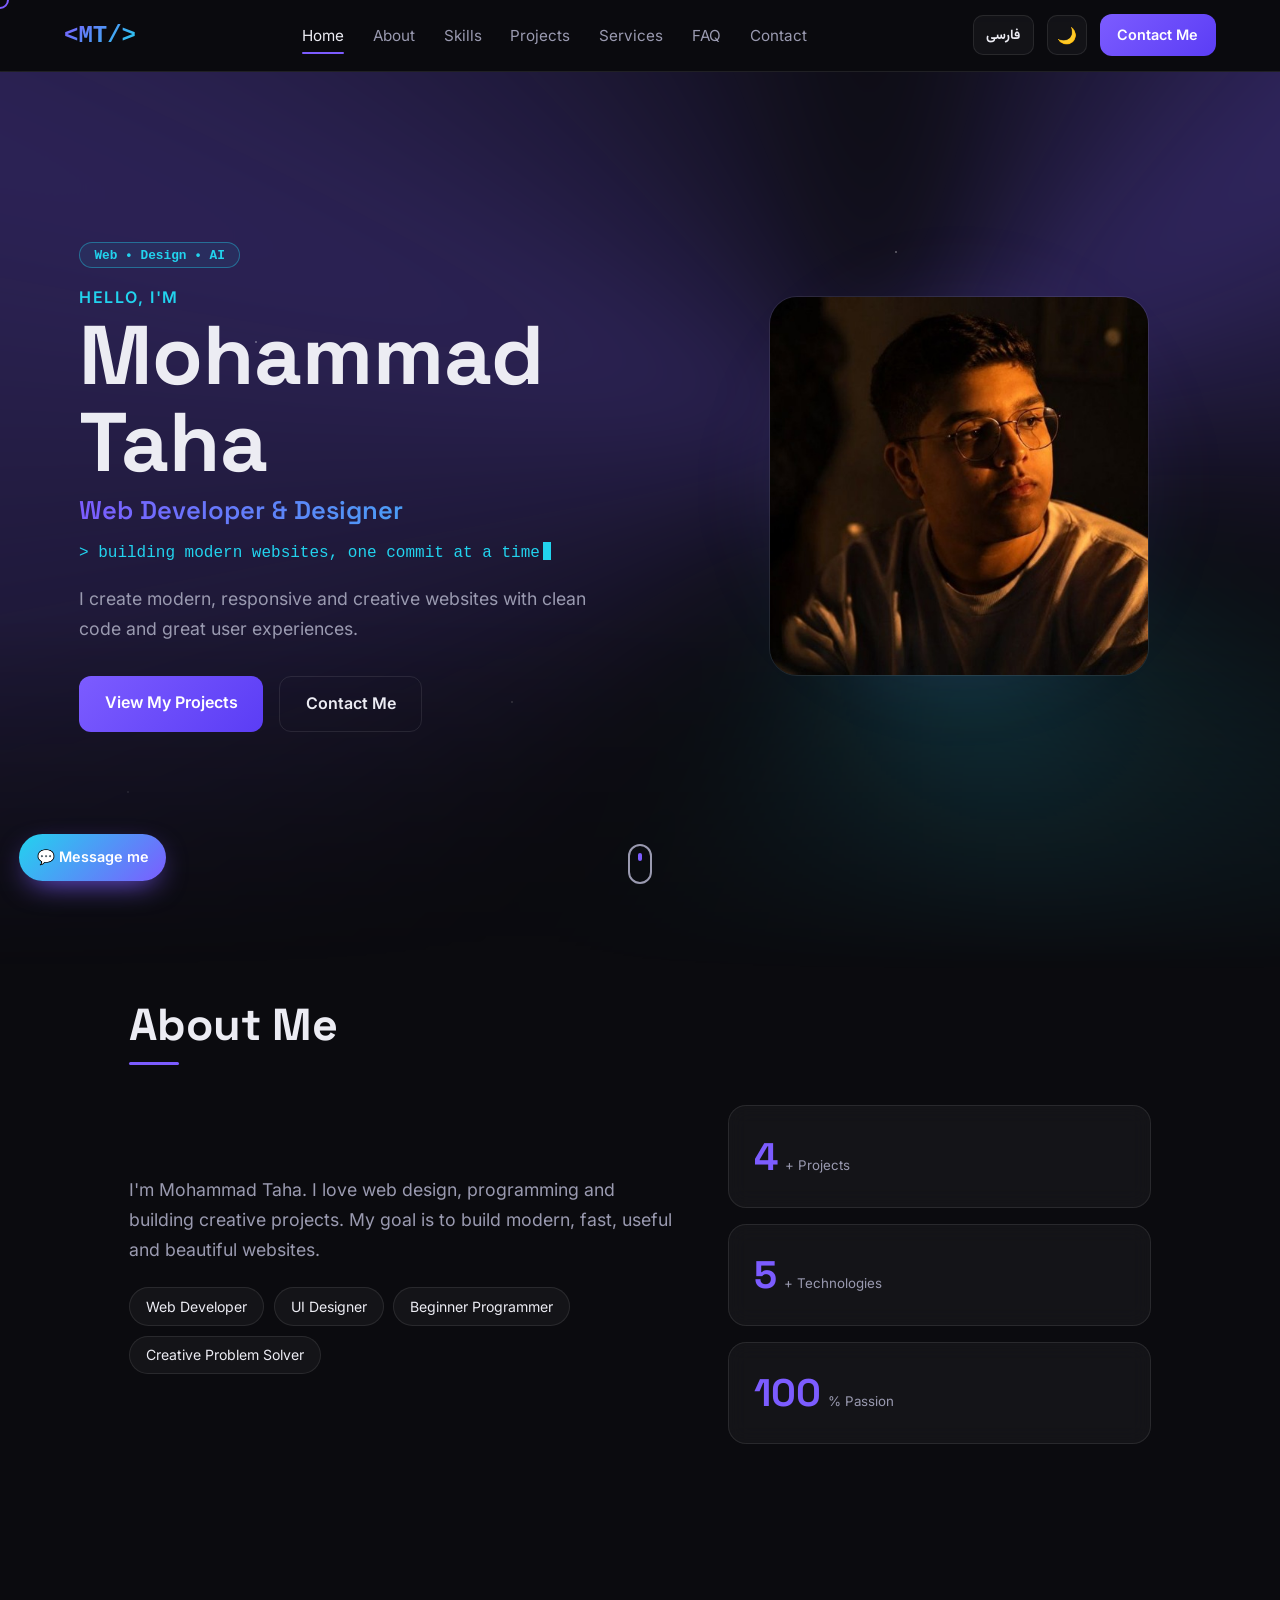
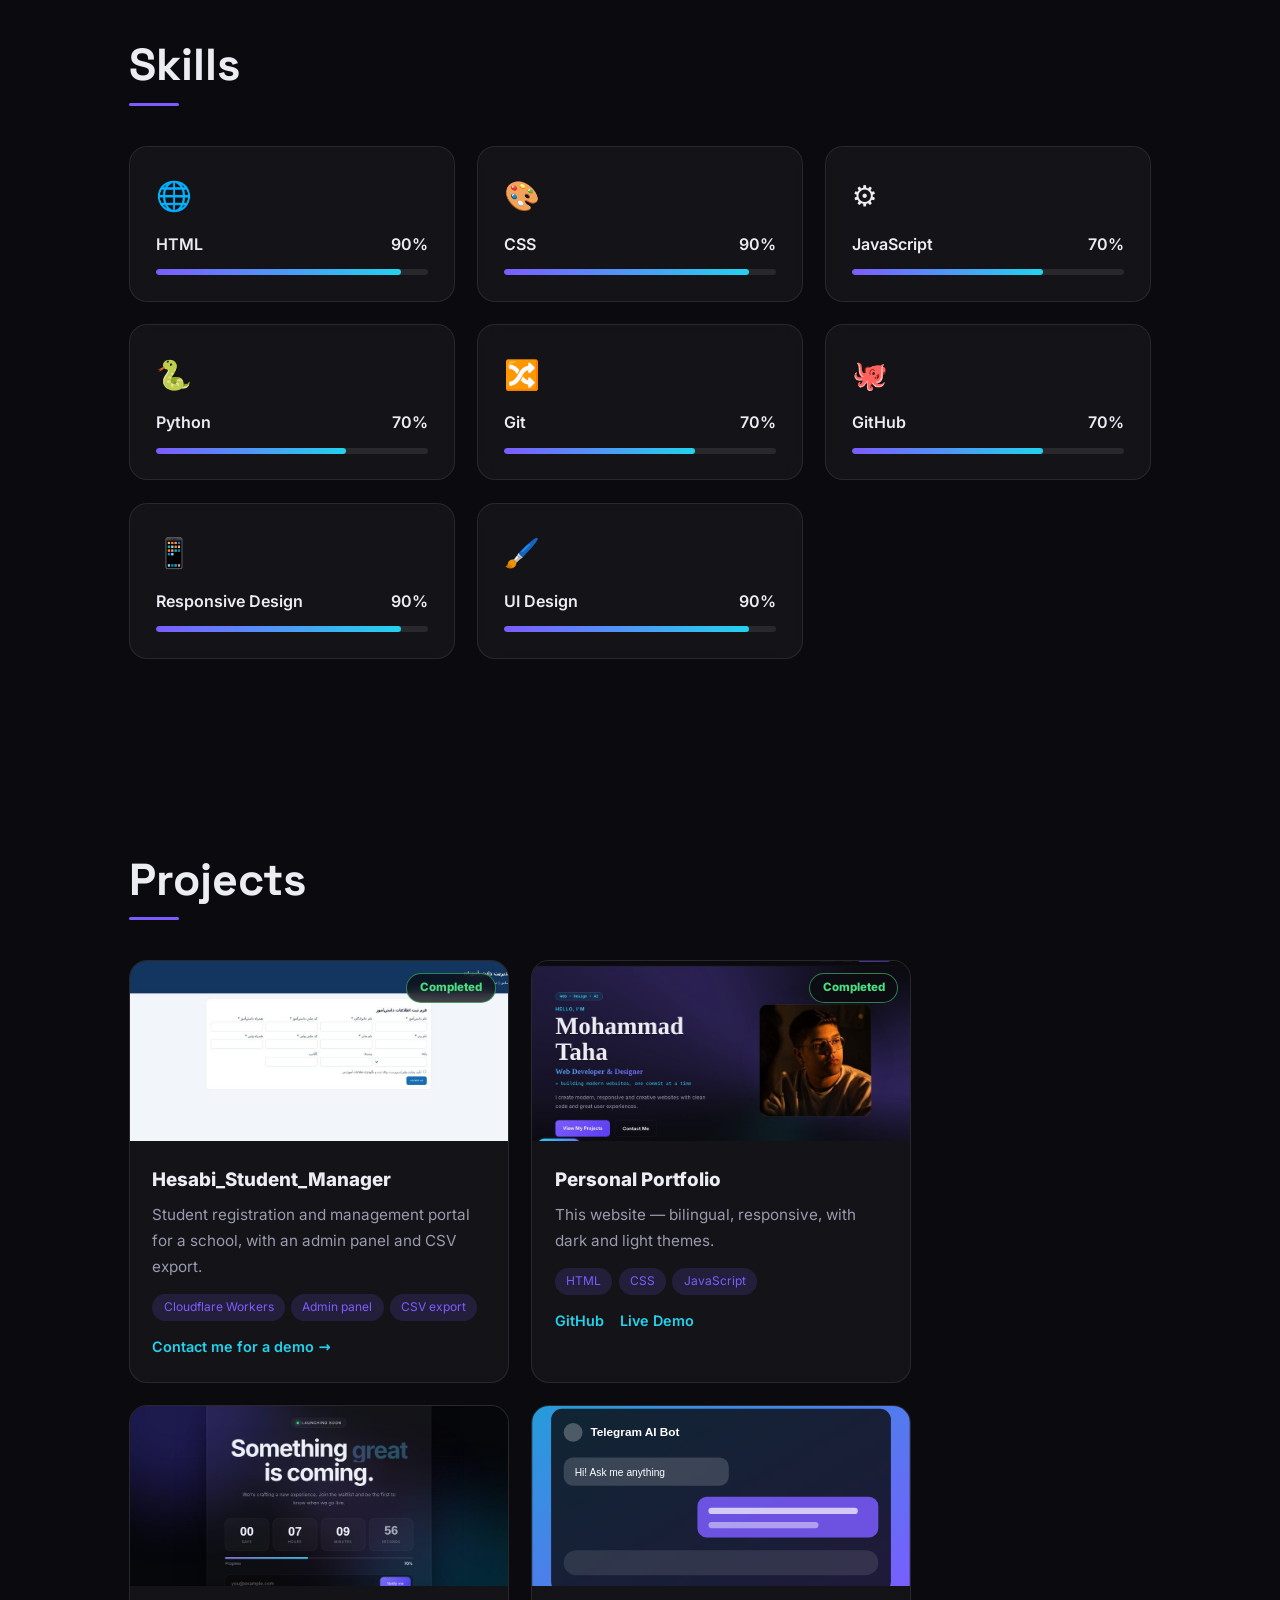
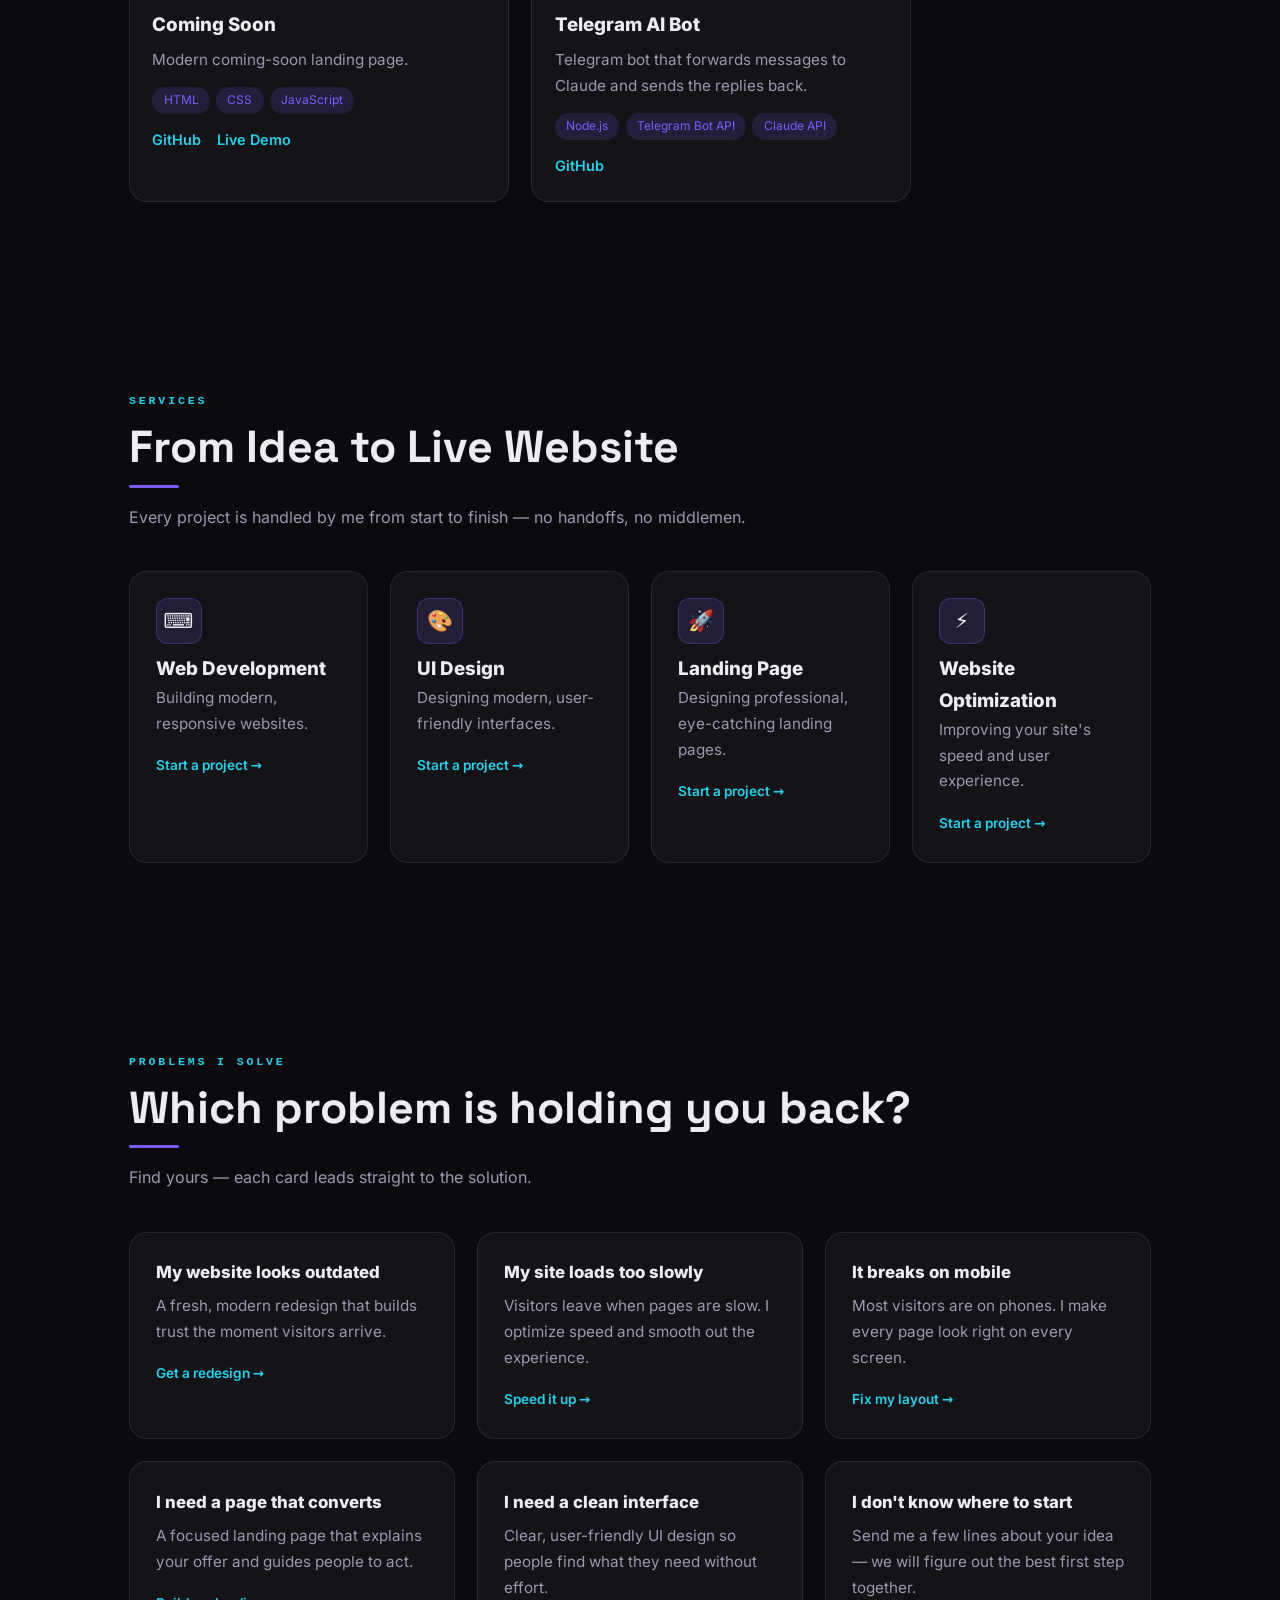
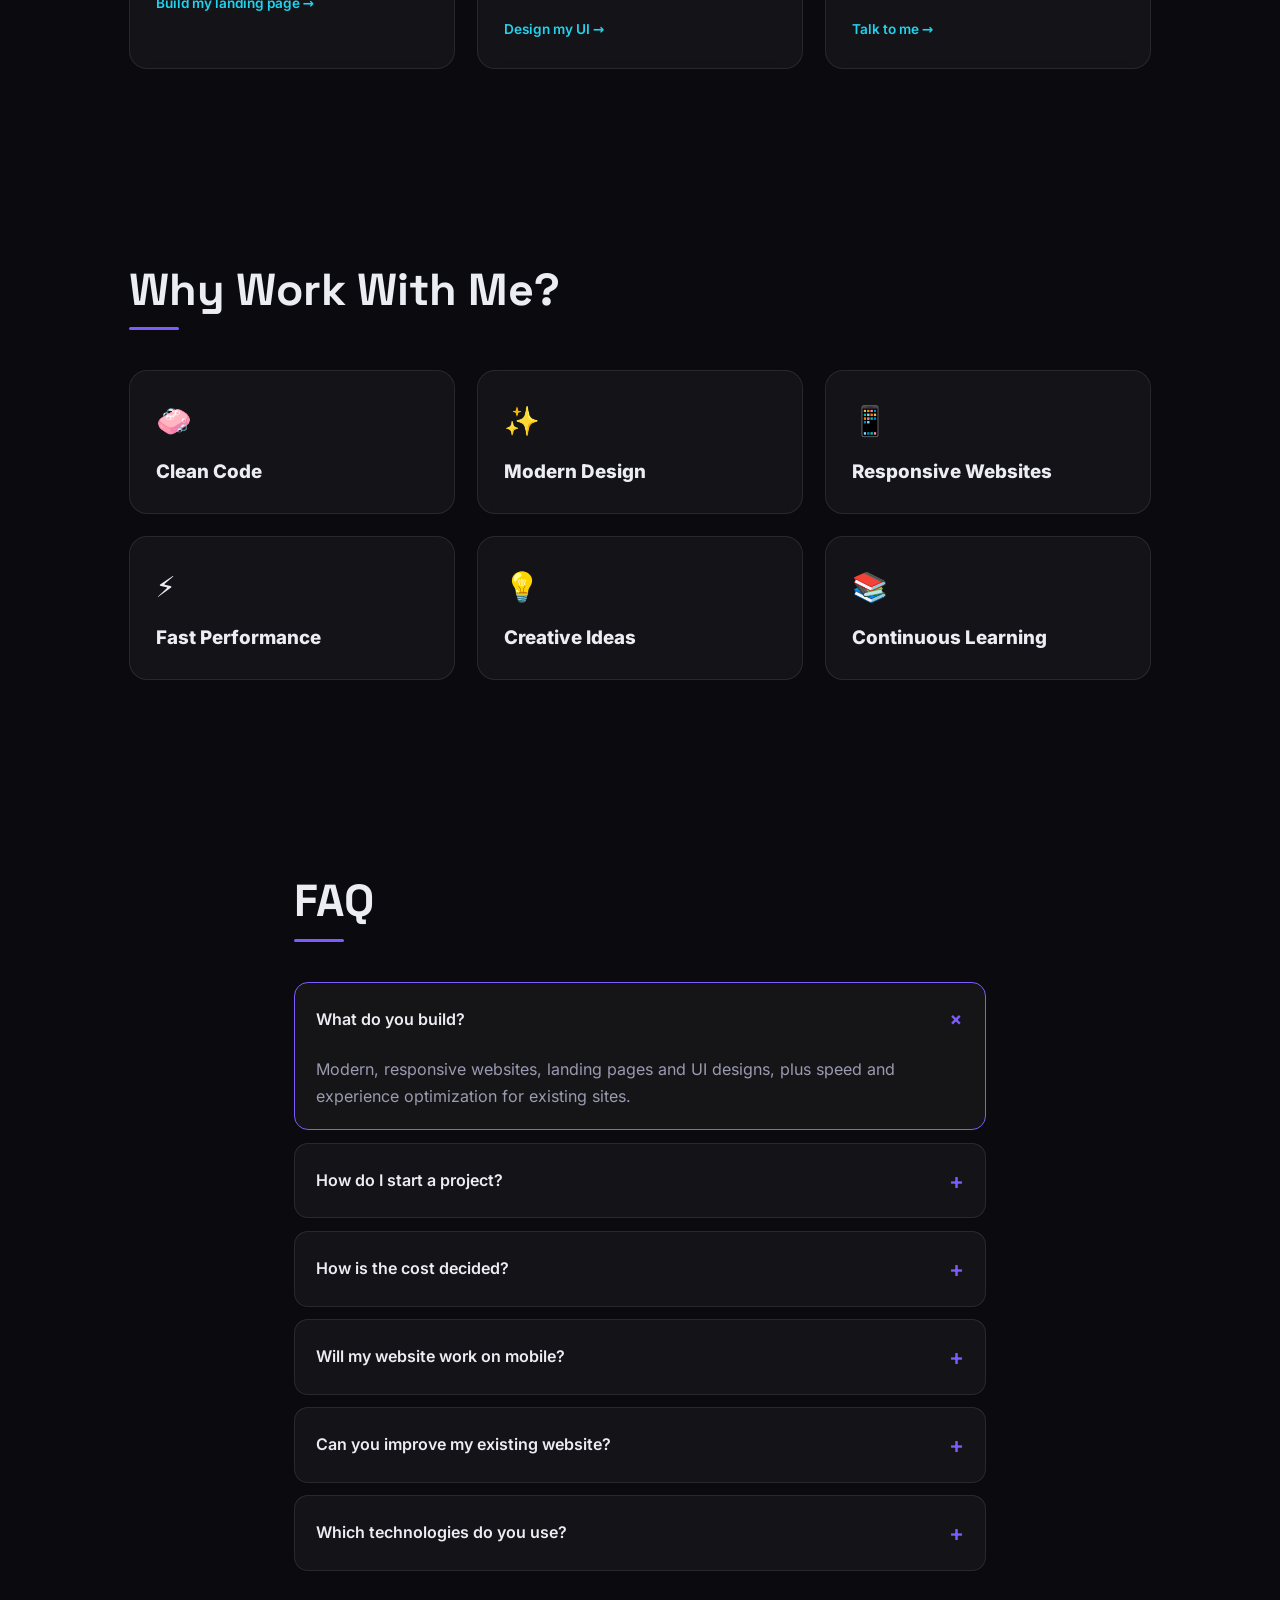
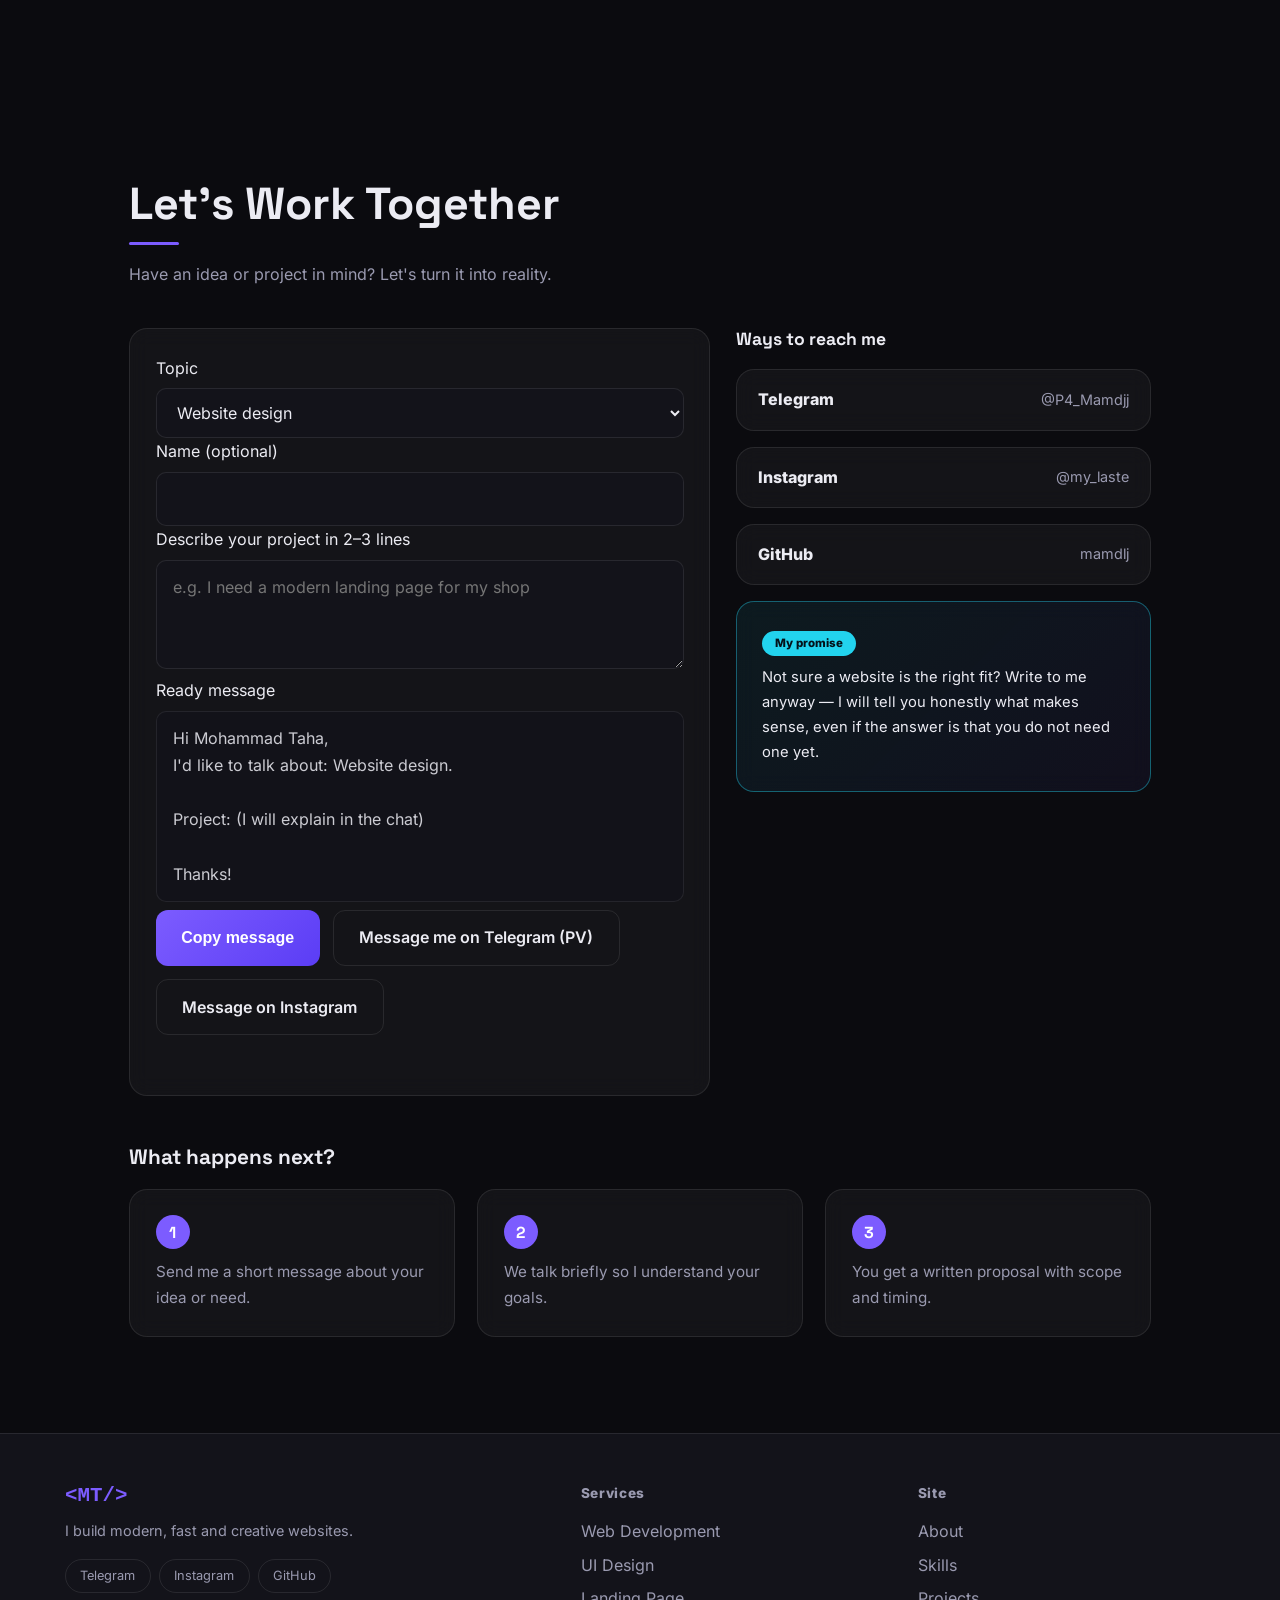
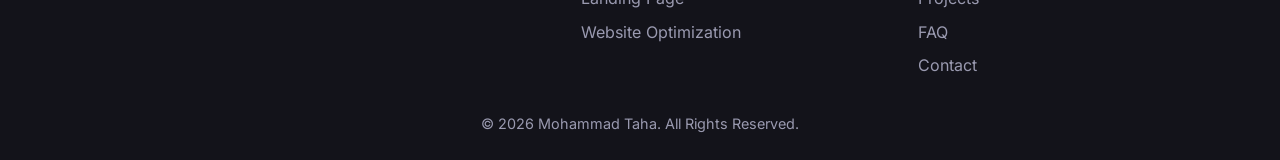
==== commit b6e78a0c: "Hesabi: real screenshot" ====
--- a/index.html
+++ b/index.html
@@ -12,7 +12,7 @@
 <meta property="og:image" content="https://mamdlj.github.io/mohammad-site/assets/images/profile.jpg">
 <link rel="icon" href="data:image/svg+xml,<svg xmlns='http://www.w3.org/2000/svg' viewBox='0 0 100 100'><rect width='100' height='100' rx='24' fill='%230b0b0f'/><text x='50' y='66' font-size='46' font-family='Arial' font-weight='700' text-anchor='middle' fill='%237c5cff'>MT</text></svg>">
 <link rel="preload" href="assets/fonts/inter-latin-400-normal.woff2" as="font" type="font/woff2" crossorigin>
-<link rel="stylesheet" href="style.css?v=23">
+<link rel="stylesheet" href="style.css?v=24">
 <link rel="canonical" href="https://mamdlj.github.io/mohammad-site/">
 <meta name="robots" content="index, follow">
 <meta property="og:url" content="https://mamdlj.github.io/mohammad-site/">
@@ -196,6 +196,6 @@
 </footer>
 <a class="chat" href="https://t.me/P4_Mamdjj" target="_blank" rel="noopener">💬 Message me</a>
 <button id="top" aria-label="Back to top">↑</button>
-<script src="script.js?v=23" defer></script>
+<script src="script.js?v=24" defer></script>
 </body>
 </html>
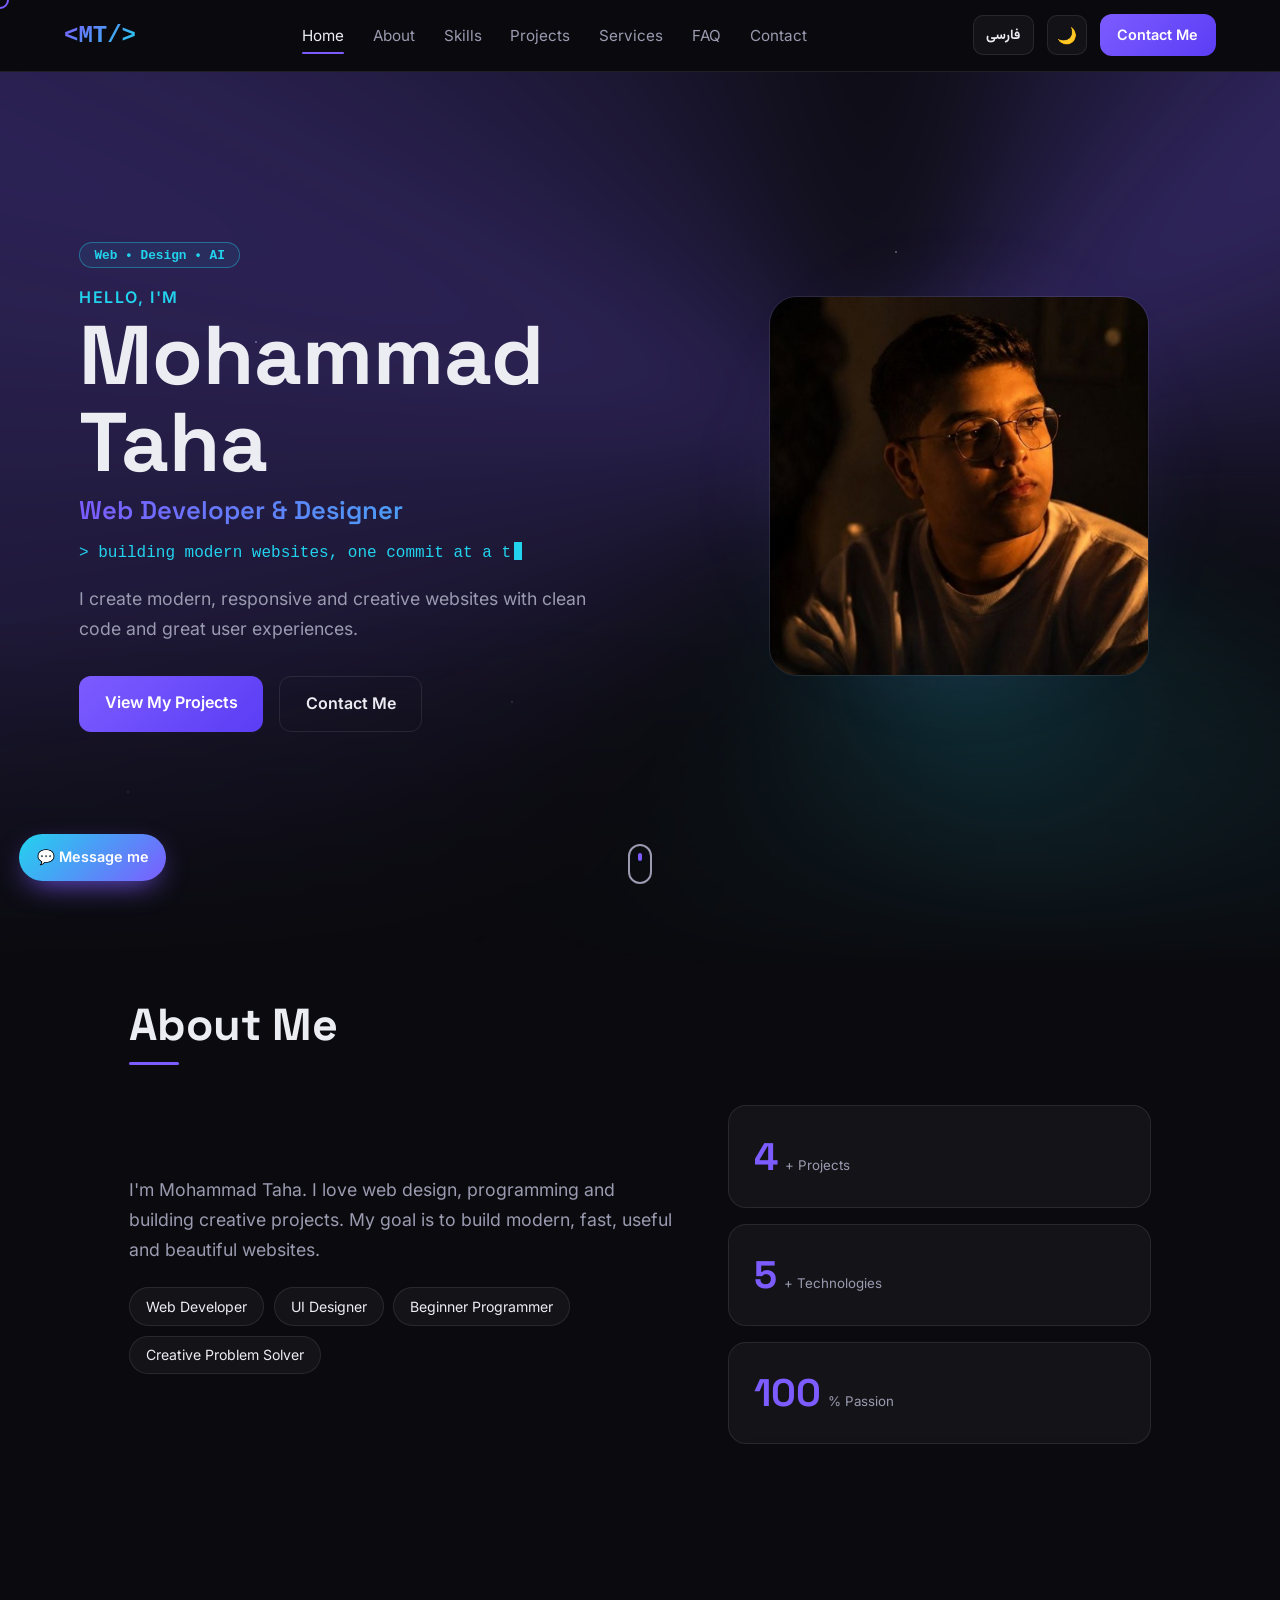
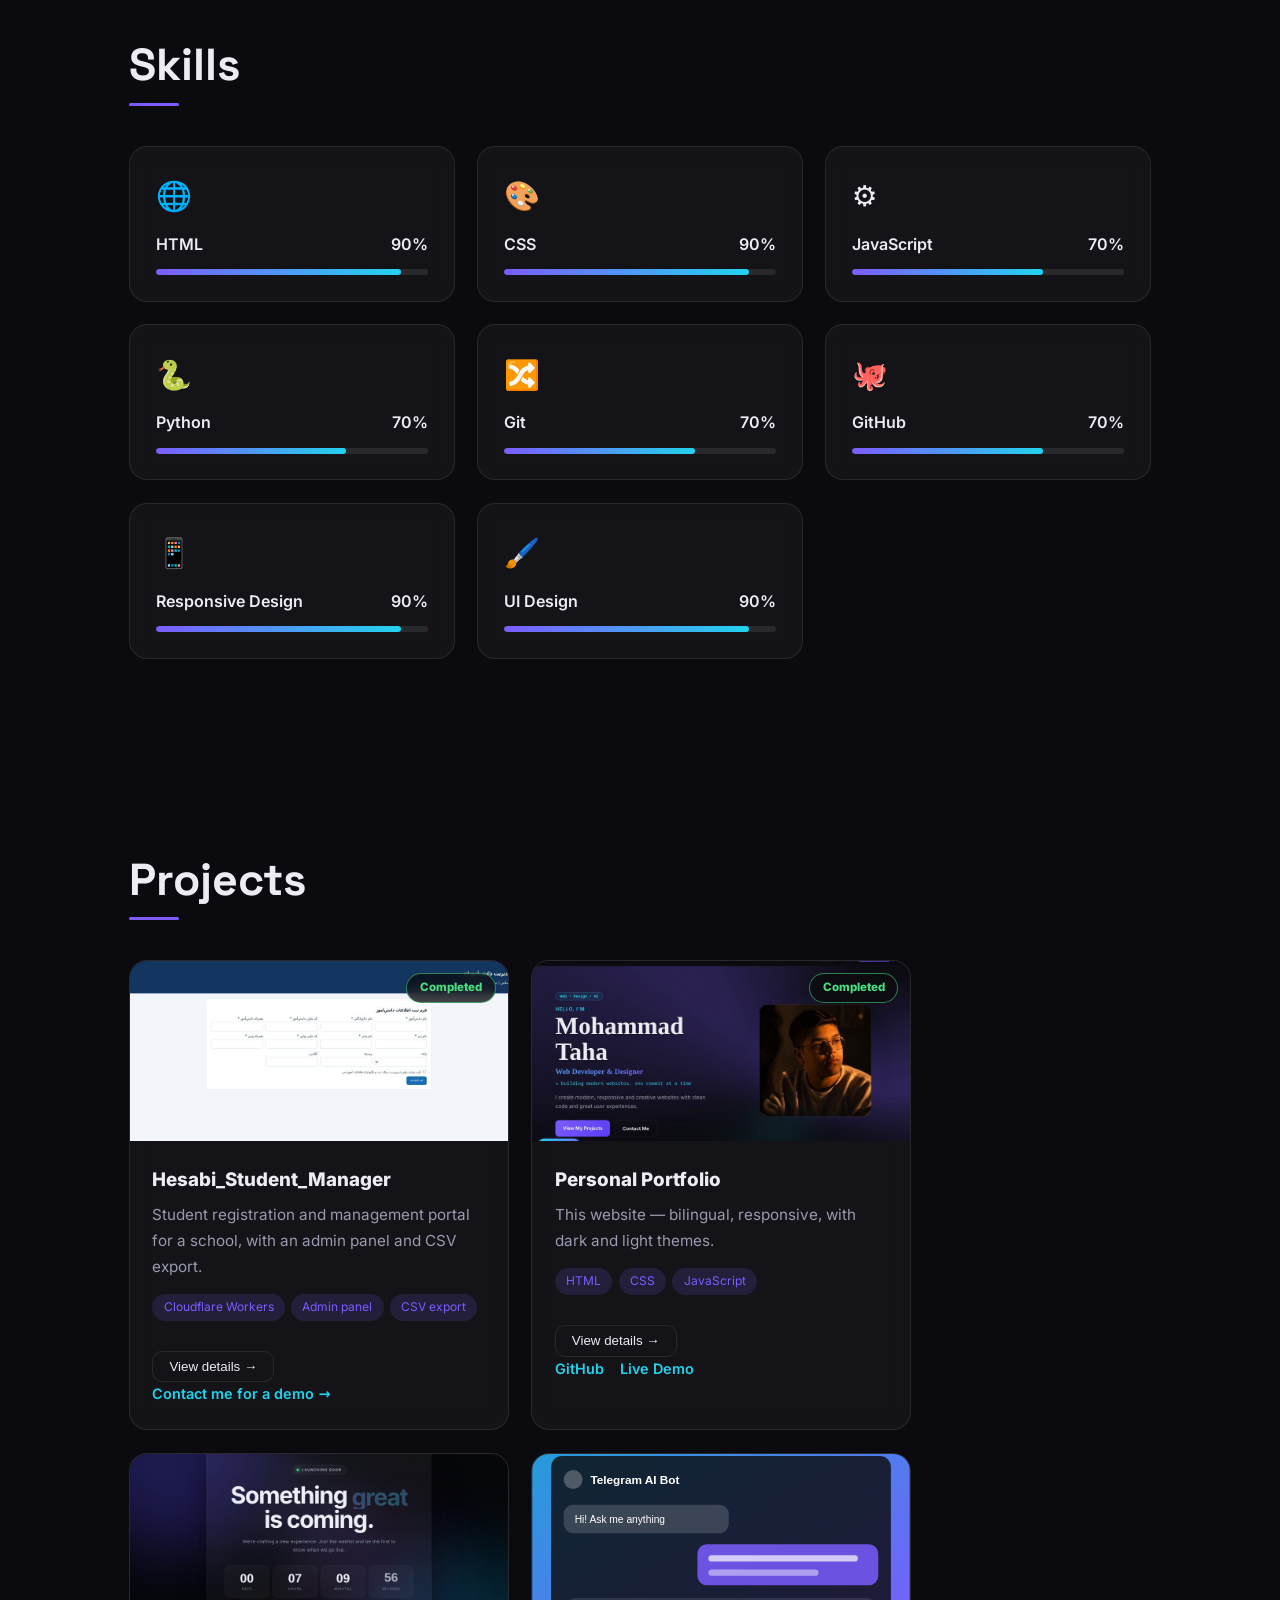
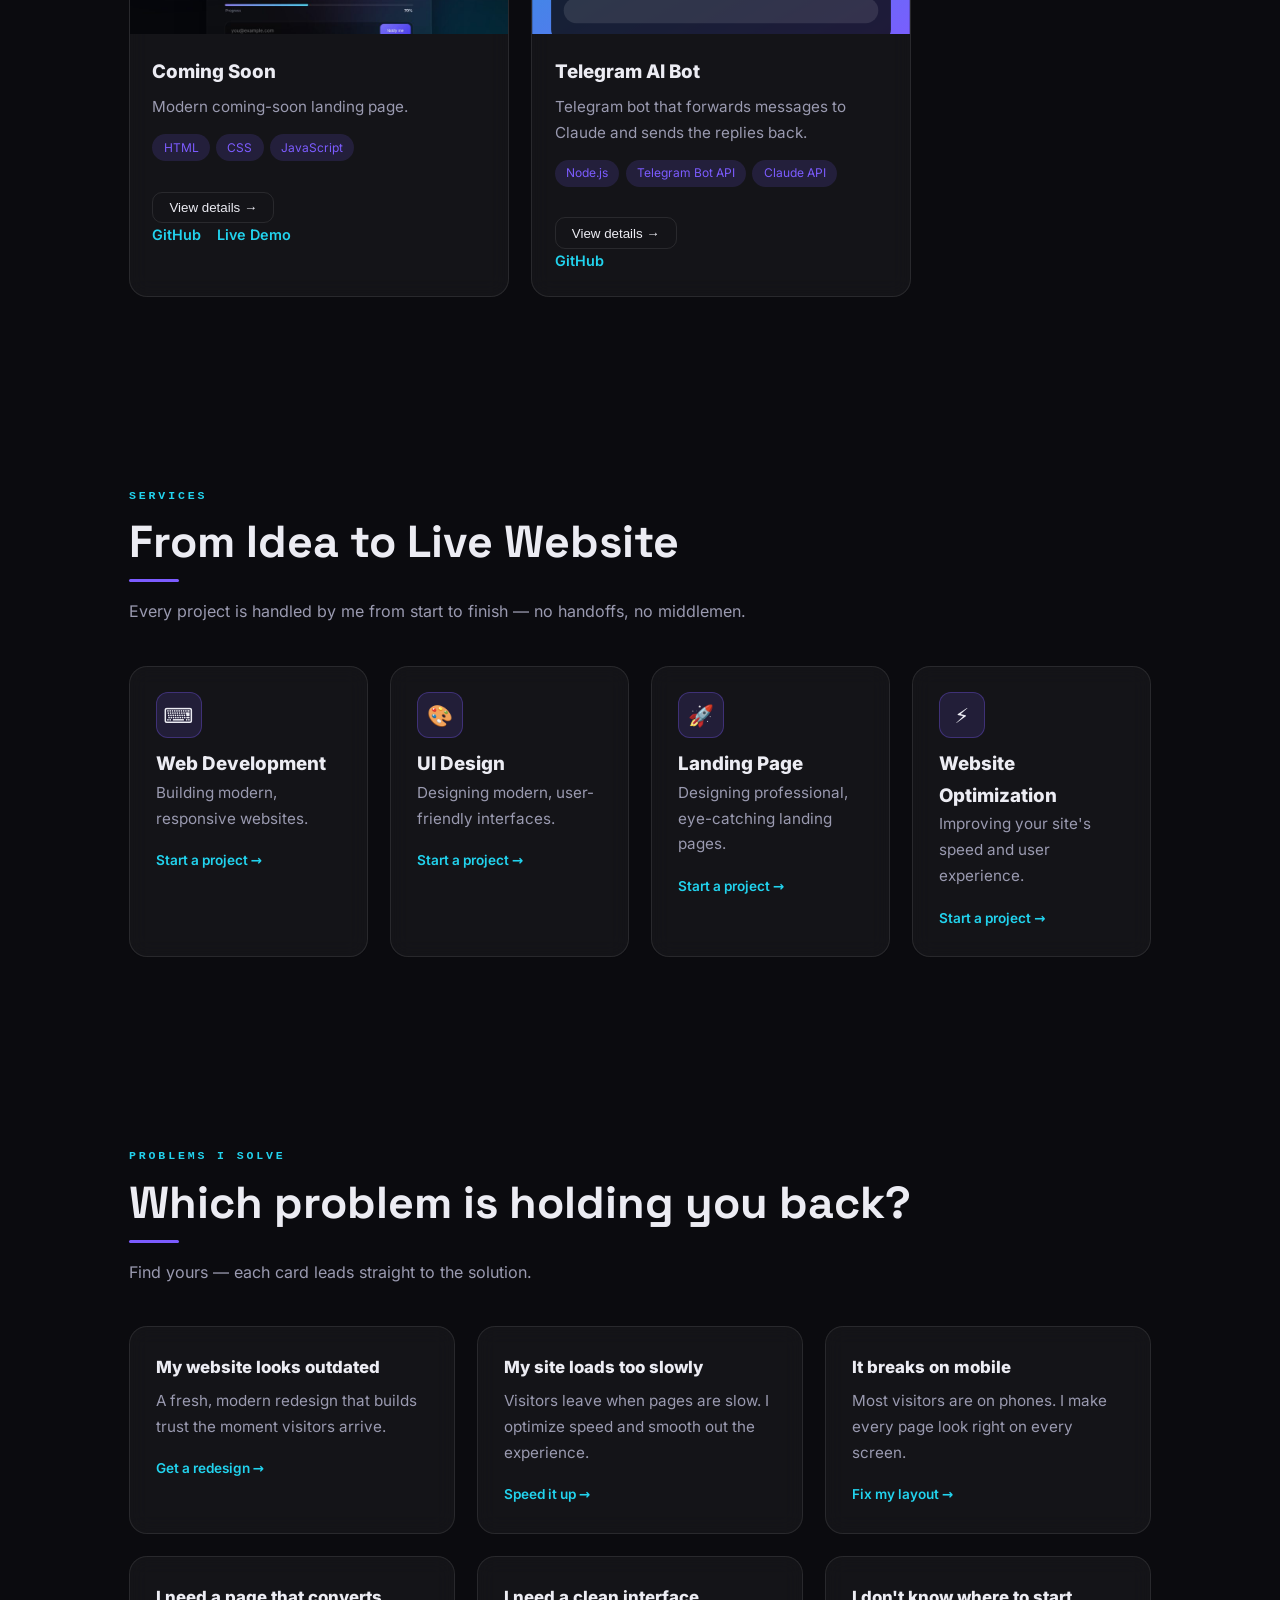
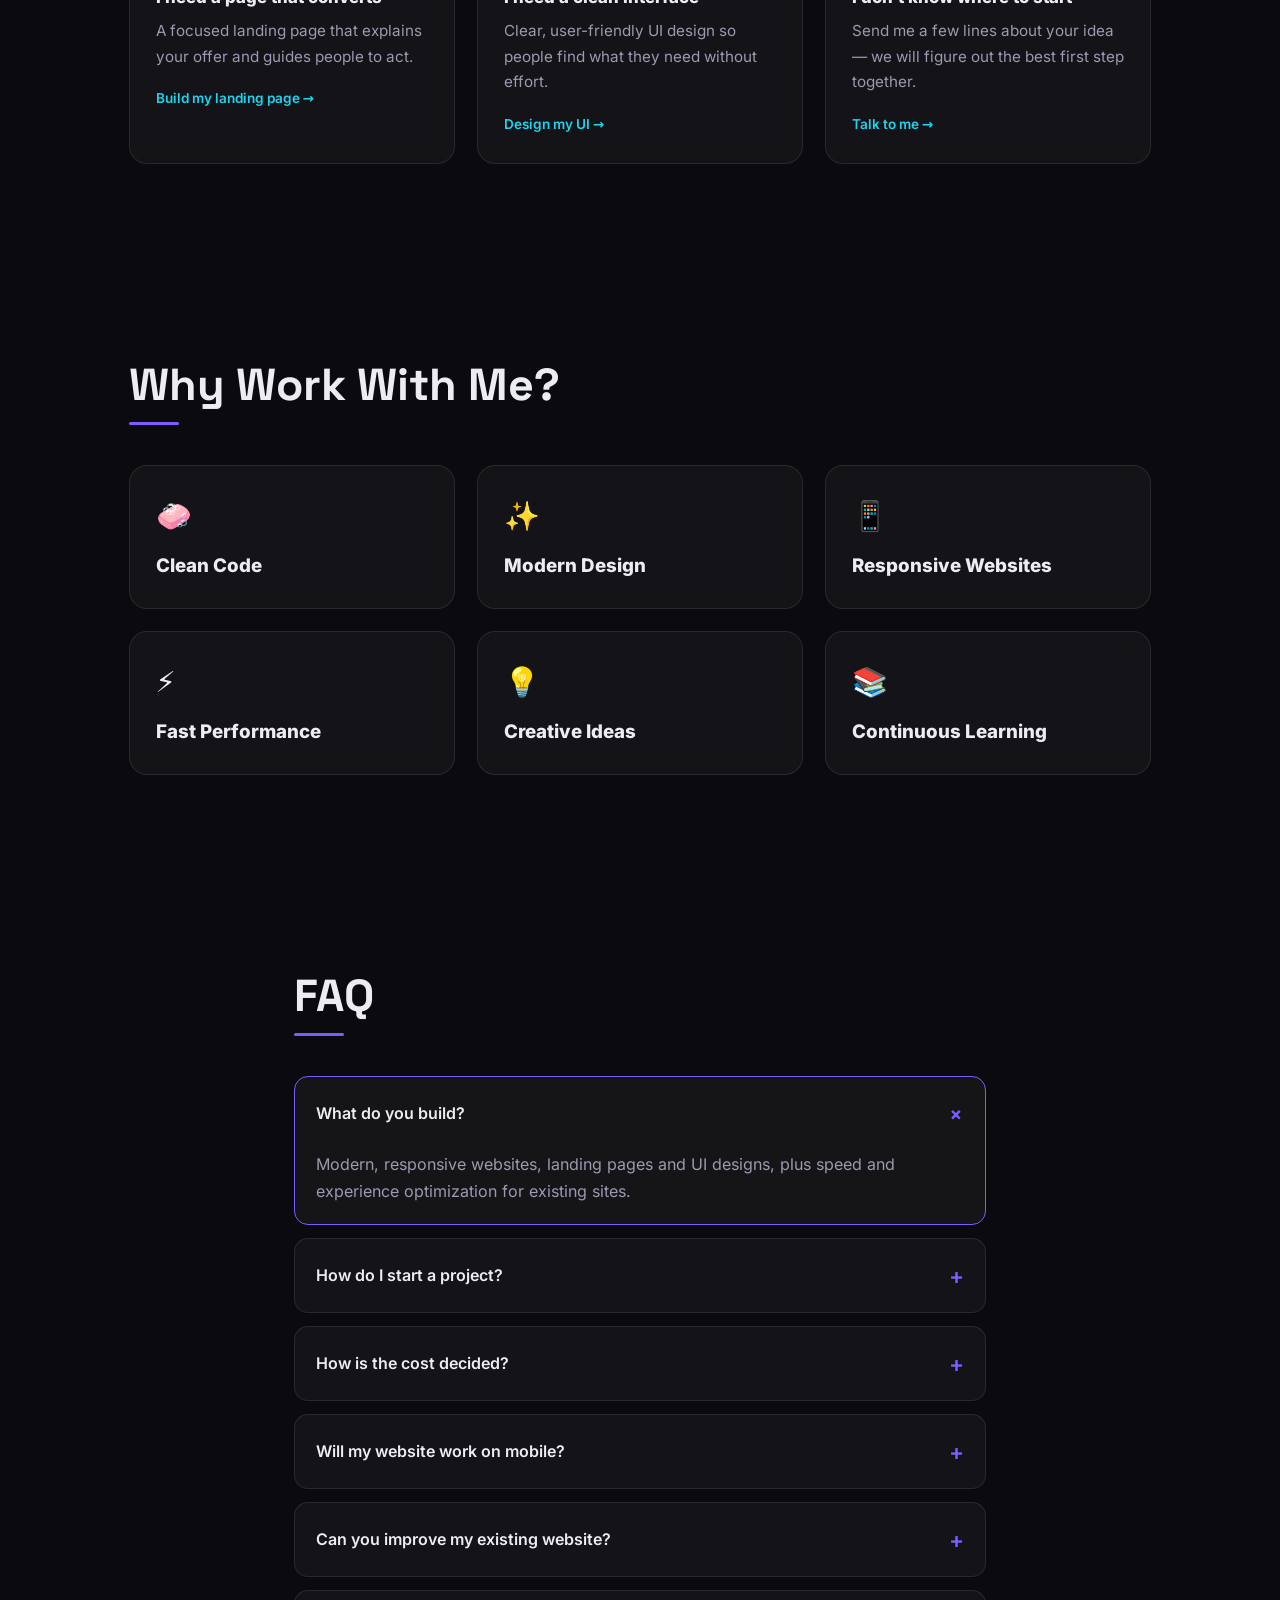
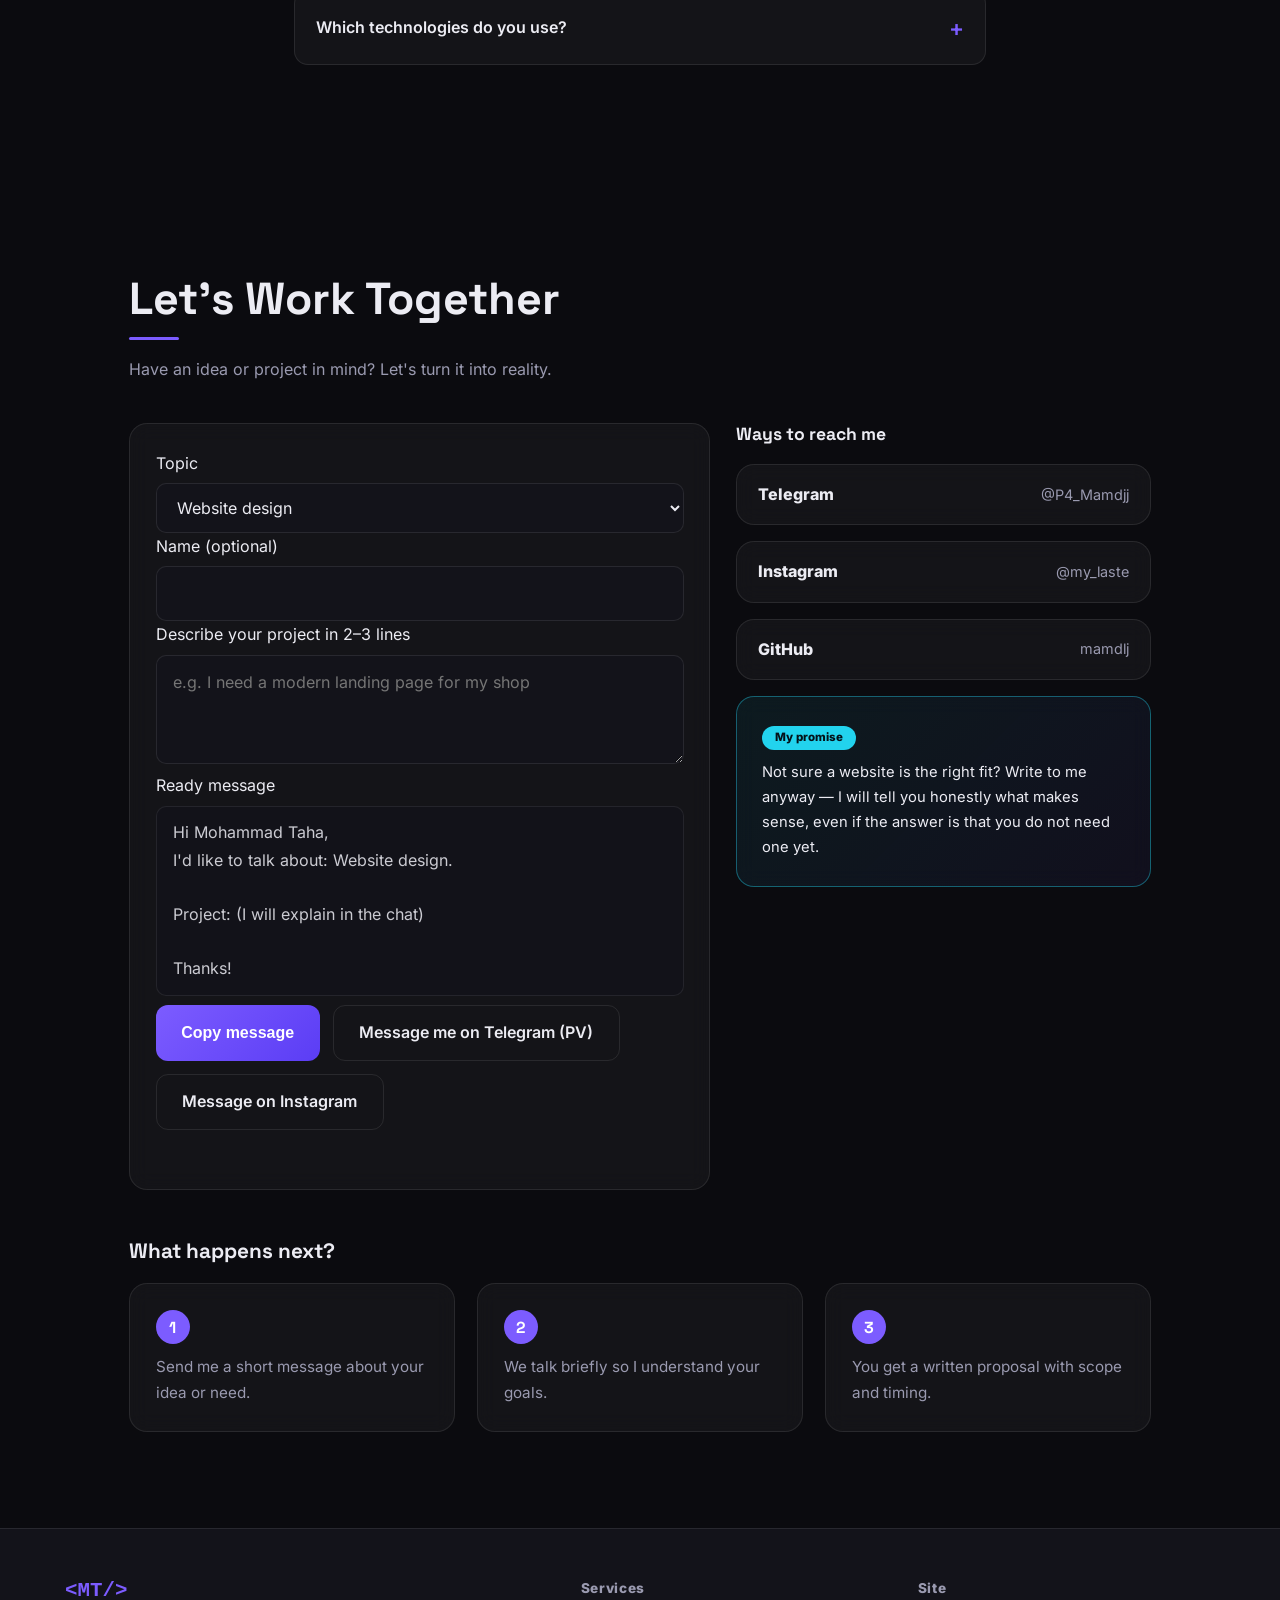
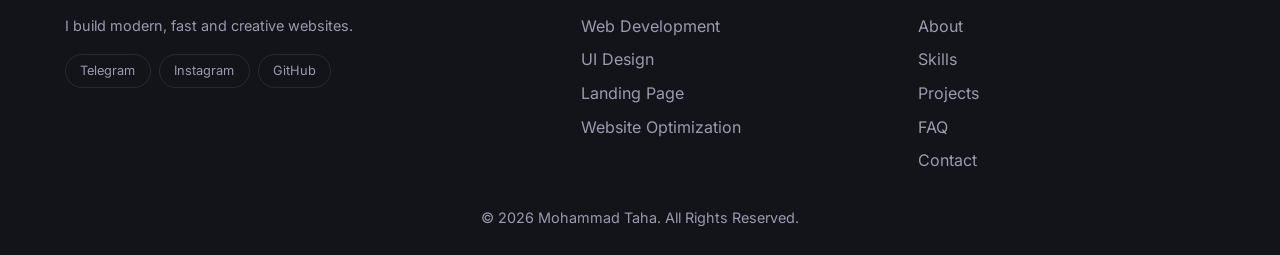
==== commit fb3ad499: "Project details modal: long descriptions, features, screenshot / live preview (EN/FA)" ====
--- a/index.html
+++ b/index.html
@@ -12,7 +12,7 @@
 <meta property="og:image" content="https://mamdlj.github.io/mohammad-site/assets/images/profile.jpg">
 <link rel="icon" href="data:image/svg+xml,<svg xmlns='http://www.w3.org/2000/svg' viewBox='0 0 100 100'><rect width='100' height='100' rx='24' fill='%230b0b0f'/><text x='50' y='66' font-size='46' font-family='Arial' font-weight='700' text-anchor='middle' fill='%237c5cff'>MT</text></svg>">
 <link rel="preload" href="assets/fonts/inter-latin-400-normal.woff2" as="font" type="font/woff2" crossorigin>
-<link rel="stylesheet" href="style.css?v=24">
+<link rel="stylesheet" href="style.css?v=25">
 <link rel="canonical" href="https://mamdlj.github.io/mohammad-site/">
 <meta name="robots" content="index, follow">
 <meta property="og:url" content="https://mamdlj.github.io/mohammad-site/">
@@ -196,6 +196,6 @@
 </footer>
 <a class="chat" href="https://t.me/P4_Mamdjj" target="_blank" rel="noopener">💬 Message me</a>
 <button id="top" aria-label="Back to top">↑</button>
-<script src="script.js?v=24" defer></script>
+<script src="script.js?v=25" defer></script>
 </body>
 </html>
--- a/style.css
+++ b/style.css
@@ -368,3 +368,42 @@
 #lk-fx{position:fixed;inset:0;pointer-events:none}
 #lock.live .lk-title{animation:none;-webkit-text-fill-color:#4ade80}
 @media(prefers-reduced-motion:reduce){.lk-bg i,.lk-title,.lk-badge i{animation:none}}
+
+/* ---- project details modal ---- */
+.proj{cursor:pointer}
+.detail{margin-top:1rem;background:transparent;border:1px solid var(--line);color:var(--text);padding:.45rem 1rem;border-radius:10px;font:600 .82rem inherit;cursor:pointer;transition:.25s}
+.detail:hover{border-color:var(--acc);color:var(--acc)}
+html.modal-open{overflow:hidden}
+dialog.pm{width:min(960px,94vw);max-height:92vh;padding:0;border:1px solid var(--line);border-radius:22px;background:var(--bg2);color:var(--text);overflow:auto;box-shadow:0 40px 120px -20px rgba(0,0,0,.7)}
+dialog.pm::backdrop{background:rgba(3,4,8,.72);backdrop-filter:blur(6px)}
+dialog.pm[open]{animation:pmin .35s cubic-bezier(.2,.8,.2,1)}
+@keyframes pmin{from{opacity:0;transform:translateY(24px) scale(.97)}}
+.pm-head{position:sticky;top:0;z-index:2;display:flex;align-items:center;gap:.8rem;padding:1rem 1.4rem;background:var(--bg2);border-bottom:1px solid var(--line)}
+.pm-head h3{font-size:1.15rem;flex:1}
+.pm-status{position:static!important}
+.pm-x{width:38px;height:38px;border-radius:10px;border:1px solid var(--line);background:var(--card);color:var(--text);font-size:1.4rem;line-height:1;cursor:pointer}
+.pm-body{padding:1.4rem}
+.pm-body h4{margin:1.6rem 0 .6rem;font:700 1rem 'Space Grotesk',sans-serif;color:var(--acc2)}
+html[dir=rtl] .pm-body h4{font-family:Vazirmatn,sans-serif}
+.pm-body p{color:var(--muted);margin-bottom:.8rem;line-height:1.9}
+.pm-feat{list-style:none;display:grid;gap:.5rem;grid-template-columns:repeat(auto-fit,minmax(260px,1fr))}
+.pm-feat li{position:relative;padding:.6rem 1rem .6rem 2.2rem;border:1px solid var(--line);border-radius:12px;background:var(--card);font-size:.9rem}
+.pm-feat li::before{content:"✓";position:absolute;left:.9rem;color:#4ade80;font-weight:700}
+html[dir=rtl] .pm-feat li{padding:.6rem 2.2rem .6rem 1rem}
+html[dir=rtl] .pm-feat li::before{left:auto;right:.9rem}
+.pm-tabs{display:flex;gap:.5rem;margin-bottom:.8rem}
+.pm-tabs button{padding:.4rem 1rem;border-radius:99px;border:1px solid var(--line);background:transparent;color:var(--muted);font:600 .82rem inherit;cursor:pointer}
+.pm-tabs button.on{background:var(--acc);border-color:var(--acc);color:#fff}
+.frame{border:1px solid var(--line);border-radius:14px;overflow:hidden;background:#0b0b0f}
+.frame .fbar{display:flex;align-items:center;gap:6px;padding:.55rem .9rem;background:rgba(255,255,255,.05);border-bottom:1px solid var(--line)}
+.frame .fbar i{width:10px;height:10px;border-radius:50%;background:#ef4444}.frame .fbar i:nth-child(2){background:#eab308}.frame .fbar i:nth-child(3){background:#22c55e}
+.frame .fbar span{margin:0 auto;font:.75rem 'Courier New',monospace;color:var(--muted);direction:ltr}
+.frame .view{aspect-ratio:16/9;background:#0b0b0f}
+.frame .view img,.frame .view iframe{width:100%;height:100%;border:0;display:block;object-fit:cover;object-position:top}
+.pm-links{display:flex;flex-wrap:wrap;gap:.7rem;margin-top:1.6rem}
+@media(max-width:600px){dialog.pm{width:100vw;max-width:100vw;max-height:100dvh;height:100dvh;border-radius:0}.pm-body{padding:1rem}}
+.frame{display:flex;flex-direction:column}
+.frame .fbar{direction:ltr;flex:none;min-height:36px;box-sizing:border-box;line-height:1.4}
+.frame .fbar span{flex:1;min-width:0;margin:0 .6rem;text-align:center;overflow:hidden;text-overflow:ellipsis;white-space:nowrap}
+.frame .view{flex:none;width:100%}
+.pm-status{white-space:nowrap}
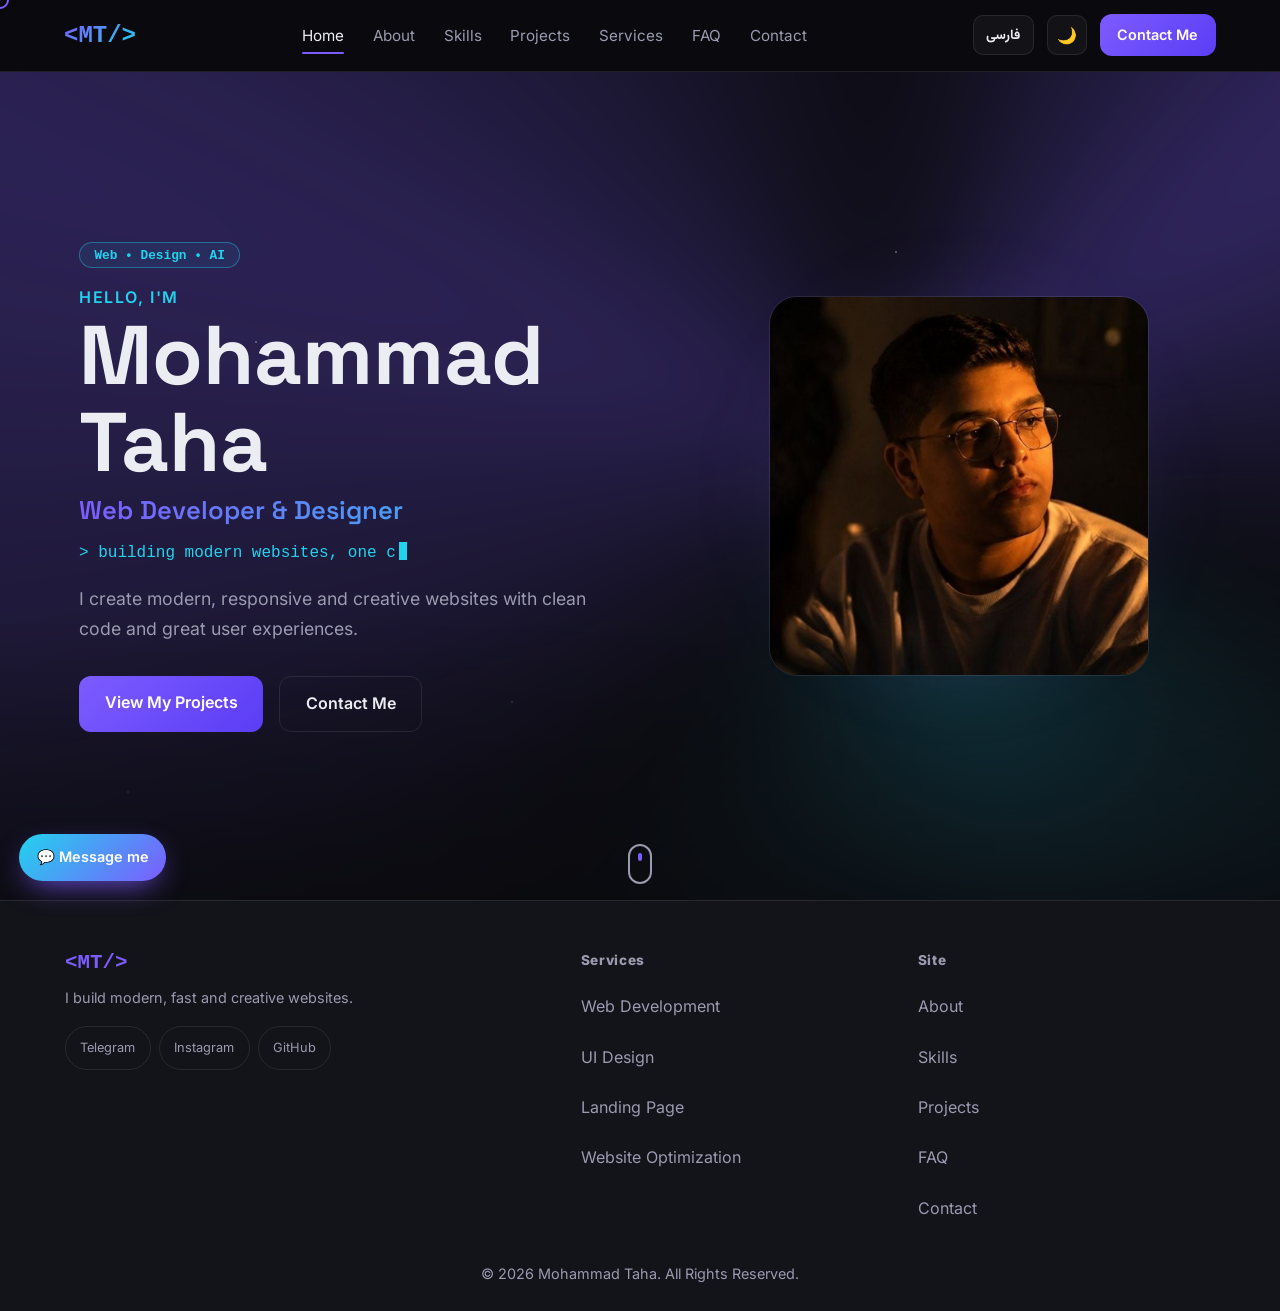
==== commit 0ed74a7b: "Multi-page navigation, glass bottom tab bar on phones, better mobile forms, Document Registration pr" ====
--- a/index.html
+++ b/index.html
@@ -12,7 +12,7 @@
 <meta property="og:image" content="https://mamdlj.github.io/mohammad-site/assets/images/profile.jpg">
 <link rel="icon" href="data:image/svg+xml,<svg xmlns='http://www.w3.org/2000/svg' viewBox='0 0 100 100'><rect width='100' height='100' rx='24' fill='%230b0b0f'/><text x='50' y='66' font-size='46' font-family='Arial' font-weight='700' text-anchor='middle' fill='%237c5cff'>MT</text></svg>">
 <link rel="preload" href="assets/fonts/inter-latin-400-normal.woff2" as="font" type="font/woff2" crossorigin>
-<link rel="stylesheet" href="style.css?v=25">
+<link rel="stylesheet" href="style.css?v=26">
 <link rel="canonical" href="https://mamdlj.github.io/mohammad-site/">
 <meta name="robots" content="index, follow">
 <meta property="og:url" content="https://mamdlj.github.io/mohammad-site/">
@@ -54,7 +54,7 @@
   </div>
 </header>
 
-<main id="main">
+<main id="main" tabindex="-1">
 <div class="hero-bg" aria-hidden="true"></div>
 <section id="home" class="hero">
   <div class="hero-text">
@@ -84,7 +84,7 @@
       <div class="chips"><span>Web Developer</span><span>UI Designer</span><span>Beginner Programmer</span><span>Creative Problem Solver</span></div>
     </div>
     <div class="stats reveal">
-      <div class="card"><b data-count="4">0</b><small>+ Projects</small></div>
+      <div class="card"><b data-count="5">0</b><small>+ Projects</small></div>
       <div class="card"><b data-count="5">0</b><small>+ Technologies</small></div>
       <div class="card"><b data-count="100">0</b><small>% Passion</small></div>
     </div>
@@ -139,17 +139,7 @@
   </div>
 </section>
 
-<section id="faq" class="wrap narrow">
-  <h2 class="title reveal">FAQ</h2>
-  <div class="faq reveal">
-    <details open><summary>What do you build?</summary><p>Modern, responsive websites, landing pages and UI designs, plus speed and experience optimization for existing sites.</p></details>
-    <details><summary>How do I start a project?</summary><p>Use the message builder below: pick a topic, describe your idea in a few lines and send it to me on Telegram.</p></details>
-    <details><summary>How is the cost decided?</summary><p>It depends on the pages, features and design you need. Send me your idea and I'll reply with a clear quote.</p></details>
-    <details><summary>Will my website work on mobile?</summary><p>Yes. Every site I build is responsive and tested on phones, tablets and desktops.</p></details>
-    <details><summary>Can you improve my existing website?</summary><p>Yes. I can redesign it or optimize its speed and user experience without starting from zero.</p></details>
-    <details><summary>Which technologies do you use?</summary><p>HTML, CSS, JavaScript and Python, with Git and GitHub for version control.</p></details>
-  </div>
-</section>
+
 
 <section id="contact" class="wrap">
   <h2 class="title reveal">Let's Work Together</h2>
@@ -182,6 +172,18 @@
     <div class="card reveal"><i>3</i><p>You get a written proposal with scope and timing.</p></div>
   </div>
 </section>
+
+<section id="faq" class="wrap narrow">
+  <h2 class="title reveal">FAQ</h2>
+  <div class="faq reveal">
+    <details open><summary>What do you build?</summary><p>Modern, responsive websites, landing pages and UI designs, plus speed and experience optimization for existing sites.</p></details>
+    <details><summary>How do I start a project?</summary><p>Use the message builder below: pick a topic, describe your idea in a few lines and send it to me on Telegram.</p></details>
+    <details><summary>How is the cost decided?</summary><p>It depends on the pages, features and design you need. Send me your idea and I'll reply with a clear quote.</p></details>
+    <details><summary>Will my website work on mobile?</summary><p>Yes. Every site I build is responsive and tested on phones, tablets and desktops.</p></details>
+    <details><summary>Can you improve my existing website?</summary><p>Yes. I can redesign it or optimize its speed and user experience without starting from zero.</p></details>
+    <details><summary>Which technologies do you use?</summary><p>HTML, CSS, JavaScript and Python, with Git and GitHub for version control.</p></details>
+  </div>
+</section>
 </main>
 <noscript><p style="text-align:center;padding:2rem">Projects: <a href="https://github.com/mamdlj/Coming-soon-">Coming Soon</a> · <a href="https://github.com/mamdlj/mohammad-site">Portfolio</a> · <a href="https://t.me/P4_Mamdjj">Telegram</a></p></noscript>
 
@@ -194,8 +196,15 @@
   </div>
   <p class="copy">© 2026 Mohammad Taha. All Rights Reserved.</p>
 </footer>
+<nav class="tabbar" id="tabbar" aria-label="Pages">
+  <a href="#home" data-page="home"><i aria-hidden="true">🏠</i><span>Home</span></a>
+  <a href="#about" data-page="about"><i aria-hidden="true">👤</i><span>About</span></a>
+  <a href="#projects" data-page="projects"><i aria-hidden="true">🚀</i><span>Projects</span></a>
+  <a href="#services" data-page="services"><i aria-hidden="true">🛠️</i><span>Services</span></a>
+  <a href="#contact" data-page="contact"><i aria-hidden="true">✉️</i><span>Contact</span></a>
+</nav>
 <a class="chat" href="https://t.me/P4_Mamdjj" target="_blank" rel="noopener">💬 Message me</a>
 <button id="top" aria-label="Back to top">↑</button>
-<script src="script.js?v=25" defer></script>
+<script src="script.js?v=26" defer></script>
 </body>
 </html>
--- a/style.css
+++ b/style.css
@@ -407,3 +407,47 @@
 .frame .fbar span{flex:1;min-width:0;margin:0 .6rem;text-align:center;overflow:hidden;text-overflow:ellipsis;white-space:nowrap}
 .frame .view{flex:none;width:100%}
 .pm-status{white-space:nowrap}
+
+/* ---- pages ---- */
+.off{display:none!important}
+main{min-height:62vh;outline:0}
+.page-in{animation:pagein .45s cubic-bezier(.2,.8,.2,1)}
+@keyframes pagein{from{opacity:0;transform:translateY(14px)}}
+.tags:empty{display:none}
+.more,.links a{display:inline-flex;align-items:center;min-height:44px}
+.f-chips a,.foot nav a{display:inline-flex;align-items:center;min-height:44px}
+.pm-x{width:44px;height:44px}.pm-tabs button{min-height:44px}
+/* ---- glass bottom tab bar (phones) ---- */
+.tabbar{display:none;position:fixed;left:12px;right:12px;bottom:calc(12px + env(safe-area-inset-bottom));z-index:95;padding:.4rem;border-radius:24px;gap:.2rem;background:rgba(22,22,34,.5);border:1px solid rgba(255,255,255,.14);backdrop-filter:blur(22px) saturate(170%);-webkit-backdrop-filter:blur(22px) saturate(170%);box-shadow:0 14px 40px -8px rgba(0,0,0,.65),inset 0 1px rgba(255,255,255,.14)}
+.tabbar a{flex:1;min-width:0;min-height:56px;display:flex;flex-direction:column;align-items:center;justify-content:center;gap:2px;border-radius:18px;color:var(--muted);font-size:.68rem;font-weight:600;transition:background .25s,color .25s,transform .15s;-webkit-tap-highlight-color:transparent}
+.tabbar a:active{transform:scale(.94)}
+.tabbar i{font-style:normal;font-size:1.3rem;line-height:1}
+.tabbar a.on{color:#fff;background:linear-gradient(135deg,rgba(124,92,255,.9),rgba(34,211,238,.55));box-shadow:0 8px 20px -8px var(--acc)}
+[data-theme=light] .tabbar{background:rgba(255,255,255,.62);border-color:rgba(0,0,0,.08)}
+@media(max-width:800px){
+ .tabbar{display:flex}
+ .nav{position:fixed;top:calc(10px + env(safe-area-inset-top));right:10px;left:auto;width:auto;padding:0;background:none;border:0;backdrop-filter:none;-webkit-backdrop-filter:none;z-index:120}
+ html[dir=rtl] .nav{right:auto;left:10px}
+ .nav .logo,#menu,#burger,.nav-right .btn{display:none!important}
+ #theme,#lang{height:44px;border-radius:14px;background:rgba(22,22,34,.5);backdrop-filter:blur(14px);-webkit-backdrop-filter:blur(14px);border:1px solid rgba(255,255,255,.14)}
+ #theme{width:44px}#lang{min-width:44px;padding:0 .9rem}
+ [data-theme=light] #theme,[data-theme=light] #lang{background:rgba(255,255,255,.7);border-color:rgba(0,0,0,.1)}
+ .chat{display:none}
+ #top{bottom:calc(92px + env(safe-area-inset-bottom))}
+ html[dir=rtl] #top{left:1rem}
+ body{padding-bottom:calc(96px + env(safe-area-inset-bottom))}
+ .wrap{padding-top:4.8rem;padding-bottom:2.5rem}
+ .hero{padding-top:4.5rem}
+ /* forms */
+ .gen input,.gen select,.gen textarea{font-size:16px;min-height:48px;padding:.85rem 1rem}
+ .gen textarea{min-height:112px}
+ .gen label{font-size:.95rem;margin-bottom:1.1rem}
+ .row{flex-direction:column}
+ .row .btn{width:100%;min-height:48px;text-align:center;padding:.9rem 1rem}
+ .detail{min-height:44px}
+ .faq summary{min-height:56px}
+ .social .rowl{min-height:56px}
+}
+
+@media(max-width:800px){#top{width:44px;height:44px}}
+#top{width:44px;height:44px}
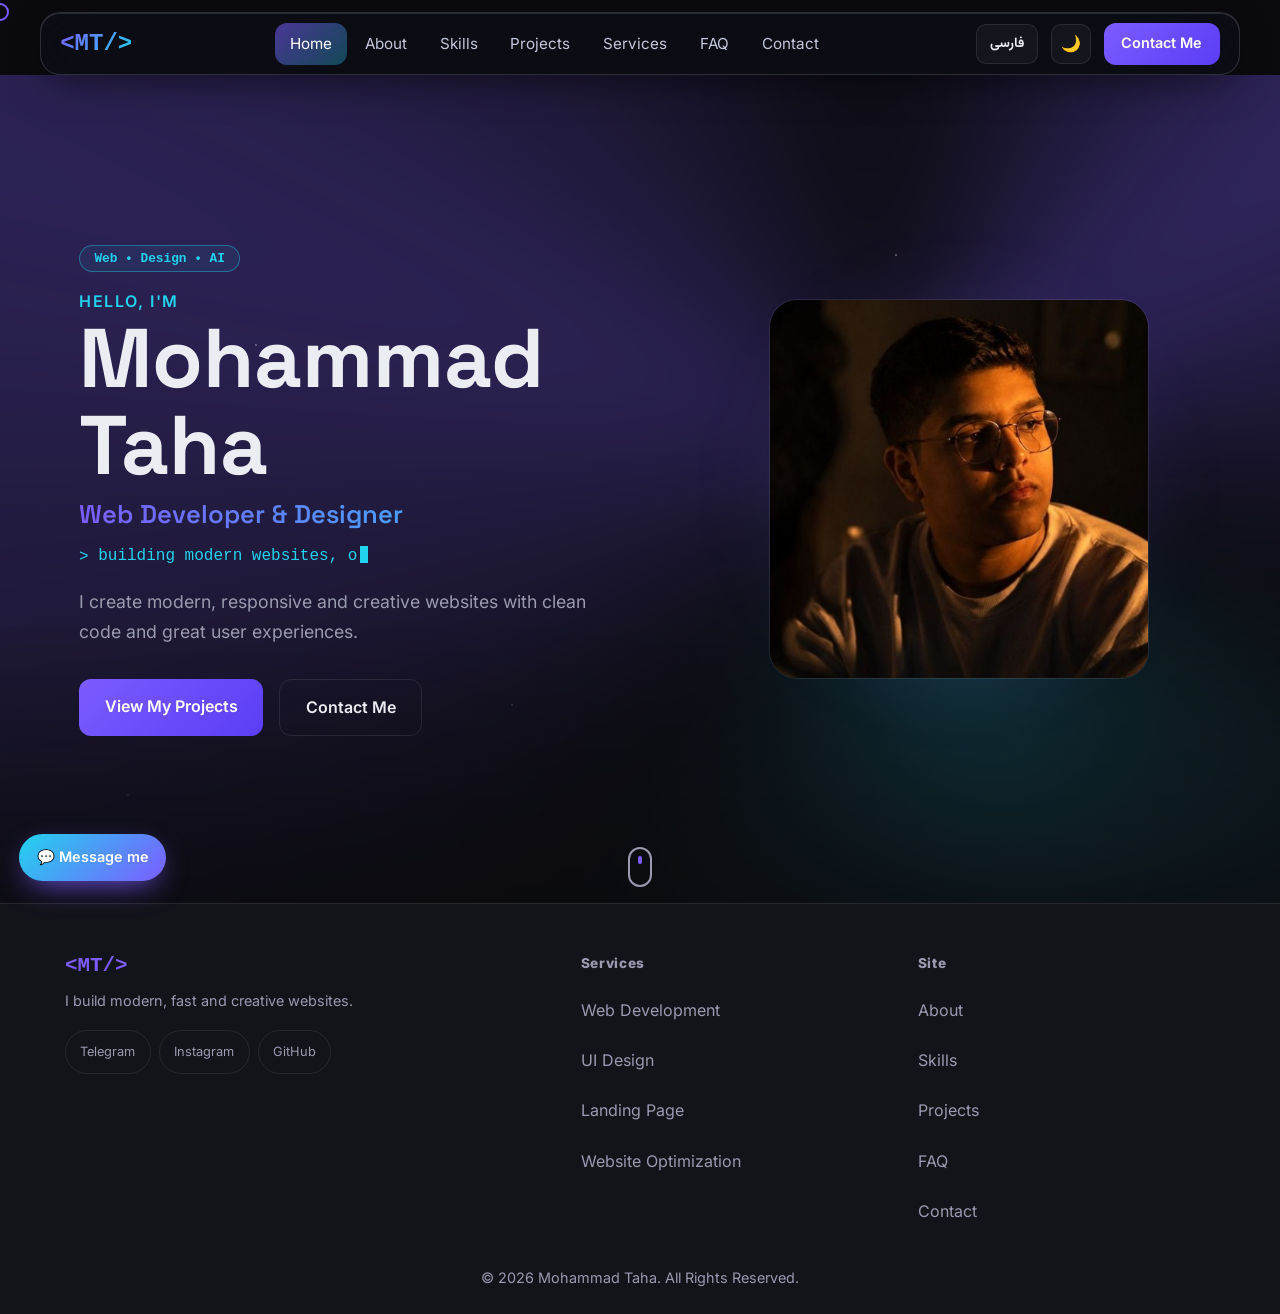
==== commit 94e0d32d: "Glass top bar with visible menu on screens wider than a phone; bottom tab bar only on phones" ====
--- a/index.html
+++ b/index.html
@@ -12,7 +12,7 @@
 <meta property="og:image" content="https://mamdlj.github.io/mohammad-site/assets/images/profile.jpg">
 <link rel="icon" href="data:image/svg+xml,<svg xmlns='http://www.w3.org/2000/svg' viewBox='0 0 100 100'><rect width='100' height='100' rx='24' fill='%230b0b0f'/><text x='50' y='66' font-size='46' font-family='Arial' font-weight='700' text-anchor='middle' fill='%237c5cff'>MT</text></svg>">
 <link rel="preload" href="assets/fonts/inter-latin-400-normal.woff2" as="font" type="font/woff2" crossorigin>
-<link rel="stylesheet" href="style.css?v=26">
+<link rel="stylesheet" href="style.css?v=27">
 <link rel="canonical" href="https://mamdlj.github.io/mohammad-site/">
 <meta name="robots" content="index, follow">
 <meta property="og:url" content="https://mamdlj.github.io/mohammad-site/">
@@ -205,6 +205,6 @@
 </nav>
 <a class="chat" href="https://t.me/P4_Mamdjj" target="_blank" rel="noopener">💬 Message me</a>
 <button id="top" aria-label="Back to top">↑</button>
-<script src="script.js?v=26" defer></script>
+<script src="script.js?v=27" defer></script>
 </body>
 </html>
--- a/style.css
+++ b/style.css
@@ -424,7 +424,7 @@
 .tabbar i{font-style:normal;font-size:1.3rem;line-height:1}
 .tabbar a.on{color:#fff;background:linear-gradient(135deg,rgba(124,92,255,.9),rgba(34,211,238,.55));box-shadow:0 8px 20px -8px var(--acc)}
 [data-theme=light] .tabbar{background:rgba(255,255,255,.62);border-color:rgba(0,0,0,.08)}
-@media(max-width:800px){
+@media(max-width:640px){
  .tabbar{display:flex}
  .nav{position:fixed;top:calc(10px + env(safe-area-inset-top));right:10px;left:auto;width:auto;padding:0;background:none;border:0;backdrop-filter:none;-webkit-backdrop-filter:none;z-index:120}
  html[dir=rtl] .nav{right:auto;left:10px}
@@ -451,3 +451,36 @@
 
 @media(max-width:800px){#top{width:44px;height:44px}}
 #top{width:44px;height:44px}
+
+/* ---- glass top bar with the menu on every screen wider than a phone ---- */
+@media(min-width:641px){
+ .nav{position:sticky;top:12px;z-index:100;width:min(1200px,calc(100% - 28px));margin:12px auto 0;padding:.6rem 1.2rem;border:1px solid rgba(255,255,255,.14);border-radius:20px;background:rgba(20,20,32,.42);backdrop-filter:blur(22px) saturate(170%);-webkit-backdrop-filter:blur(22px) saturate(170%);box-shadow:0 14px 40px -12px rgba(0,0,0,.6),inset 0 1px rgba(255,255,255,.12)}
+ [data-theme=light] .nav{background:rgba(255,255,255,.58);border-color:rgba(0,0,0,.08);box-shadow:0 14px 40px -16px rgba(0,0,0,.25)}
+ #menu{position:static;flex-direction:row;align-items:center;gap:.15rem;max-height:none;overflow:visible;background:none;border:0}
+ #menu a{padding:.5rem .95rem;border-radius:12px;transition:background .25s,color .25s}
+ #menu a:hover{background:rgba(255,255,255,.06)}
+ #menu a.active{color:#fff;background:linear-gradient(135deg,rgba(124,92,255,.55),rgba(34,211,238,.3))}
+ #menu a.active::after{display:none}
+ #burger{display:none}
+ section[id]{scroll-margin-top:96px}
+}
+@media(min-width:641px) and (max-width:1100px){
+ #menu a{padding:.45rem .6rem;font-size:.82rem}
+ .nav-right .btn{display:none}
+ .nav{padding:.5rem .9rem}
+}
+@media(min-width:641px){#menu a{white-space:nowrap}}
+@media(min-width:641px) and (max-width:860px){
+ #menu a{padding:.4rem .5rem;font-size:.78rem}
+ #menu a[href="#faq"]{display:none}
+ .logo{font-size:1.1rem}
+}
+@media(min-width:641px){
+ .nav{background:rgba(14,14,24,.62);backdrop-filter:blur(26px) saturate(180%);-webkit-backdrop-filter:blur(26px) saturate(180%)}
+ [data-theme=light] .nav{background:rgba(255,255,255,.72)}
+ #menu a{color:#c3c8dc}
+ [data-theme=light] #menu a{color:#4a4a60}
+ #menu a:hover{color:#fff}
+ [data-theme=light] #menu a:hover{color:#15151c}
+ #menu a.active,[data-theme=light] #menu a.active{color:#fff}
+}
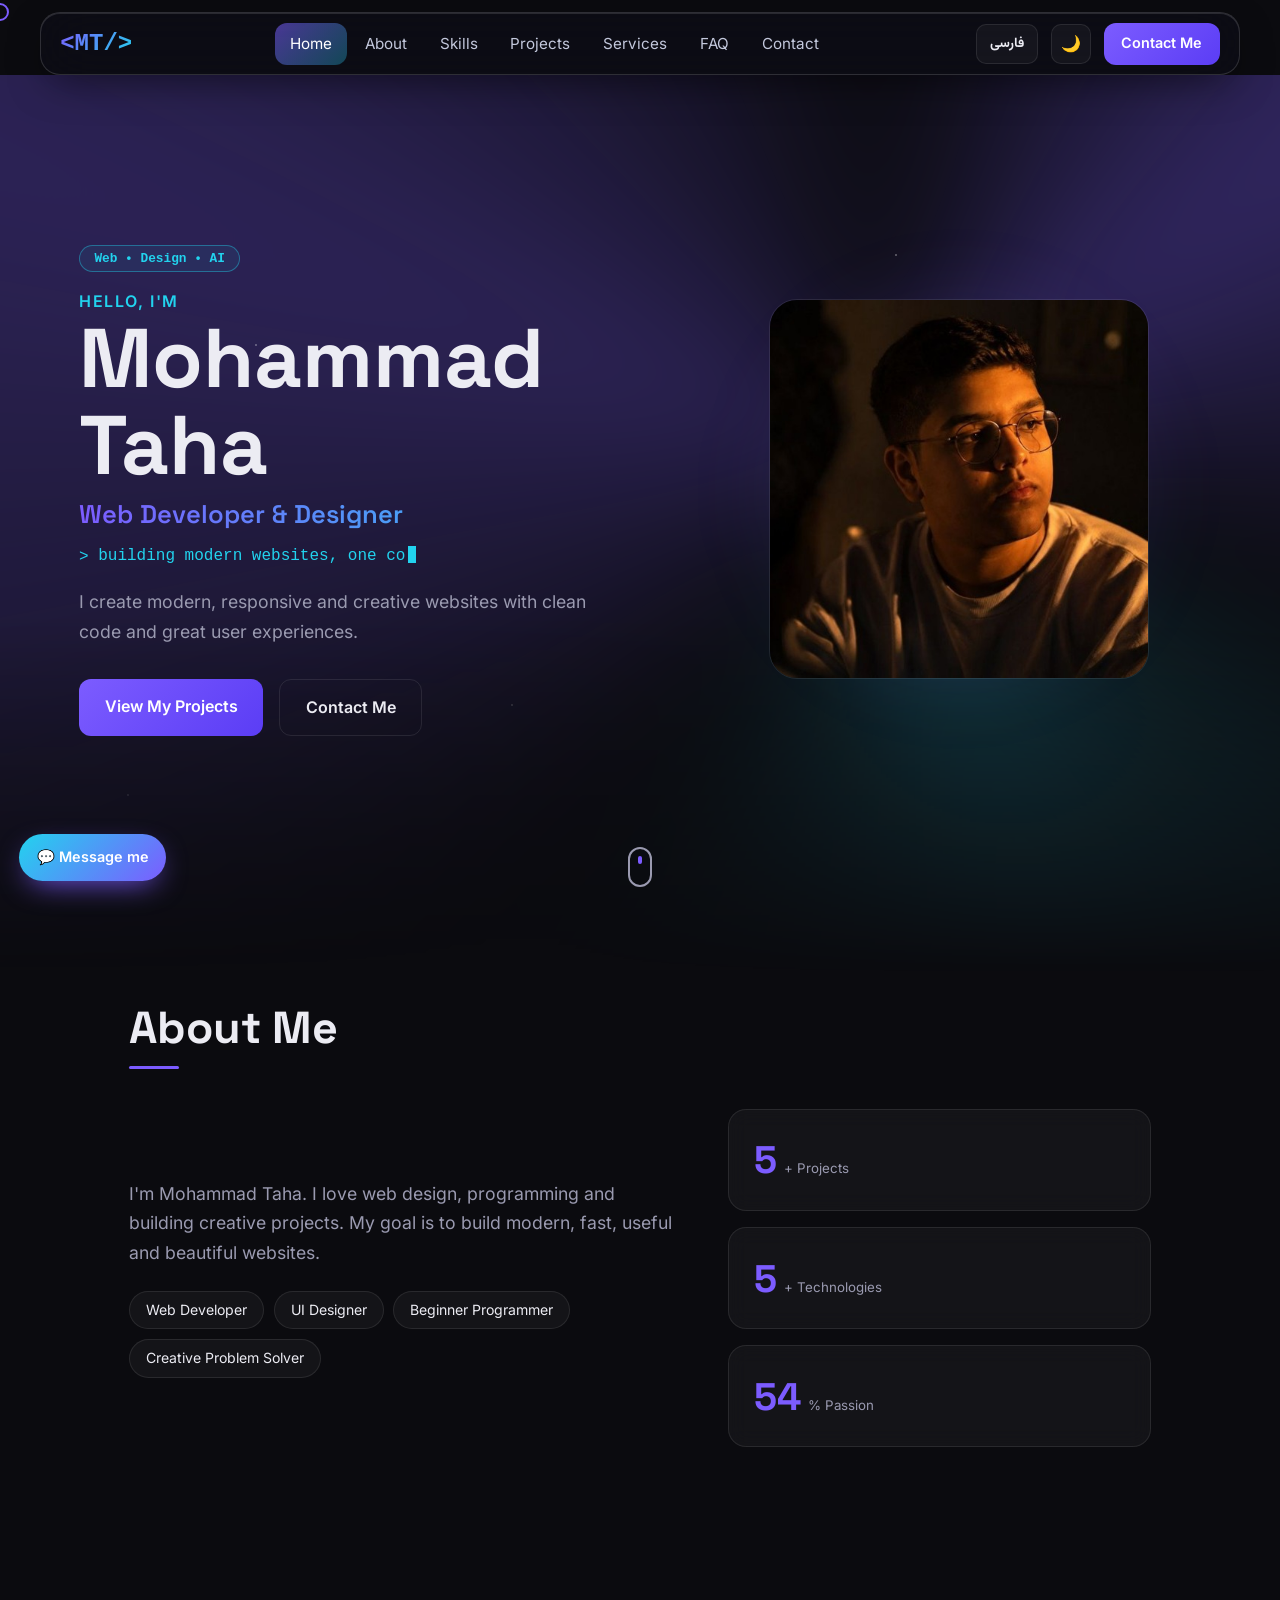
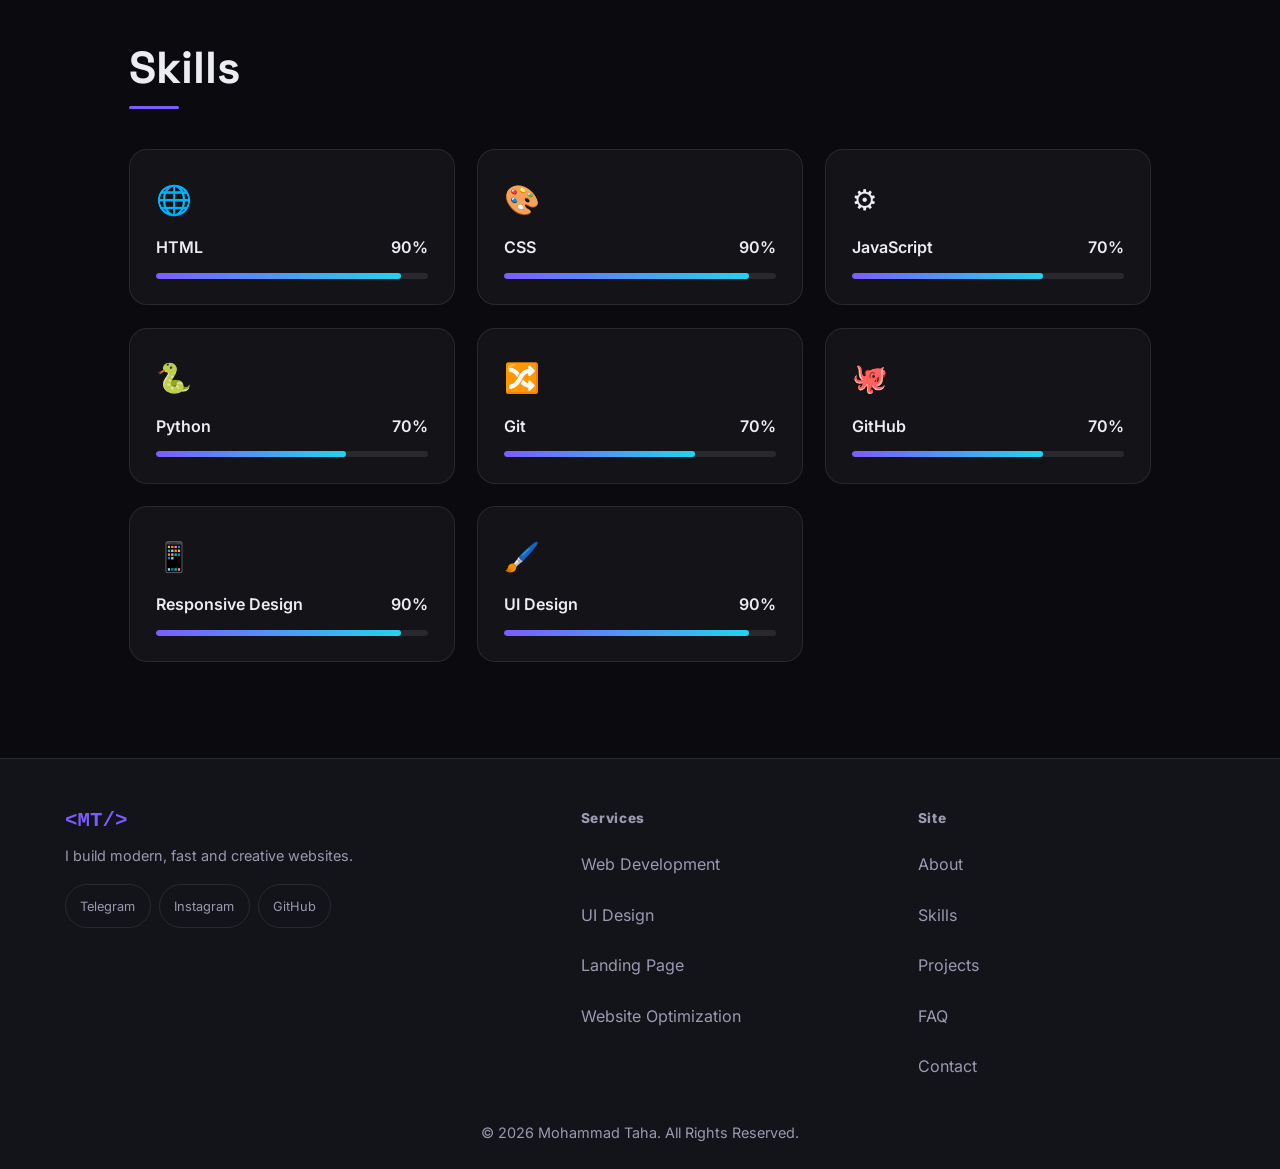
==== commit 14b21092: "Home page now includes About and Skills" ====
--- a/index.html
+++ b/index.html
@@ -12,7 +12,7 @@
 <meta property="og:image" content="https://mamdlj.github.io/mohammad-site/assets/images/profile.jpg">
 <link rel="icon" href="data:image/svg+xml,<svg xmlns='http://www.w3.org/2000/svg' viewBox='0 0 100 100'><rect width='100' height='100' rx='24' fill='%230b0b0f'/><text x='50' y='66' font-size='46' font-family='Arial' font-weight='700' text-anchor='middle' fill='%237c5cff'>MT</text></svg>">
 <link rel="preload" href="assets/fonts/inter-latin-400-normal.woff2" as="font" type="font/woff2" crossorigin>
-<link rel="stylesheet" href="style.css?v=27">
+<link rel="stylesheet" href="style.css?v=28">
 <link rel="canonical" href="https://mamdlj.github.io/mohammad-site/">
 <meta name="robots" content="index, follow">
 <meta property="og:url" content="https://mamdlj.github.io/mohammad-site/">
@@ -198,13 +198,12 @@
 </footer>
 <nav class="tabbar" id="tabbar" aria-label="Pages">
   <a href="#home" data-page="home"><i aria-hidden="true">🏠</i><span>Home</span></a>
-  <a href="#about" data-page="about"><i aria-hidden="true">👤</i><span>About</span></a>
   <a href="#projects" data-page="projects"><i aria-hidden="true">🚀</i><span>Projects</span></a>
   <a href="#services" data-page="services"><i aria-hidden="true">🛠️</i><span>Services</span></a>
   <a href="#contact" data-page="contact"><i aria-hidden="true">✉️</i><span>Contact</span></a>
 </nav>
 <a class="chat" href="https://t.me/P4_Mamdjj" target="_blank" rel="noopener">💬 Message me</a>
 <button id="top" aria-label="Back to top">↑</button>
-<script src="script.js?v=27" defer></script>
+<script src="script.js?v=28" defer></script>
 </body>
 </html>
